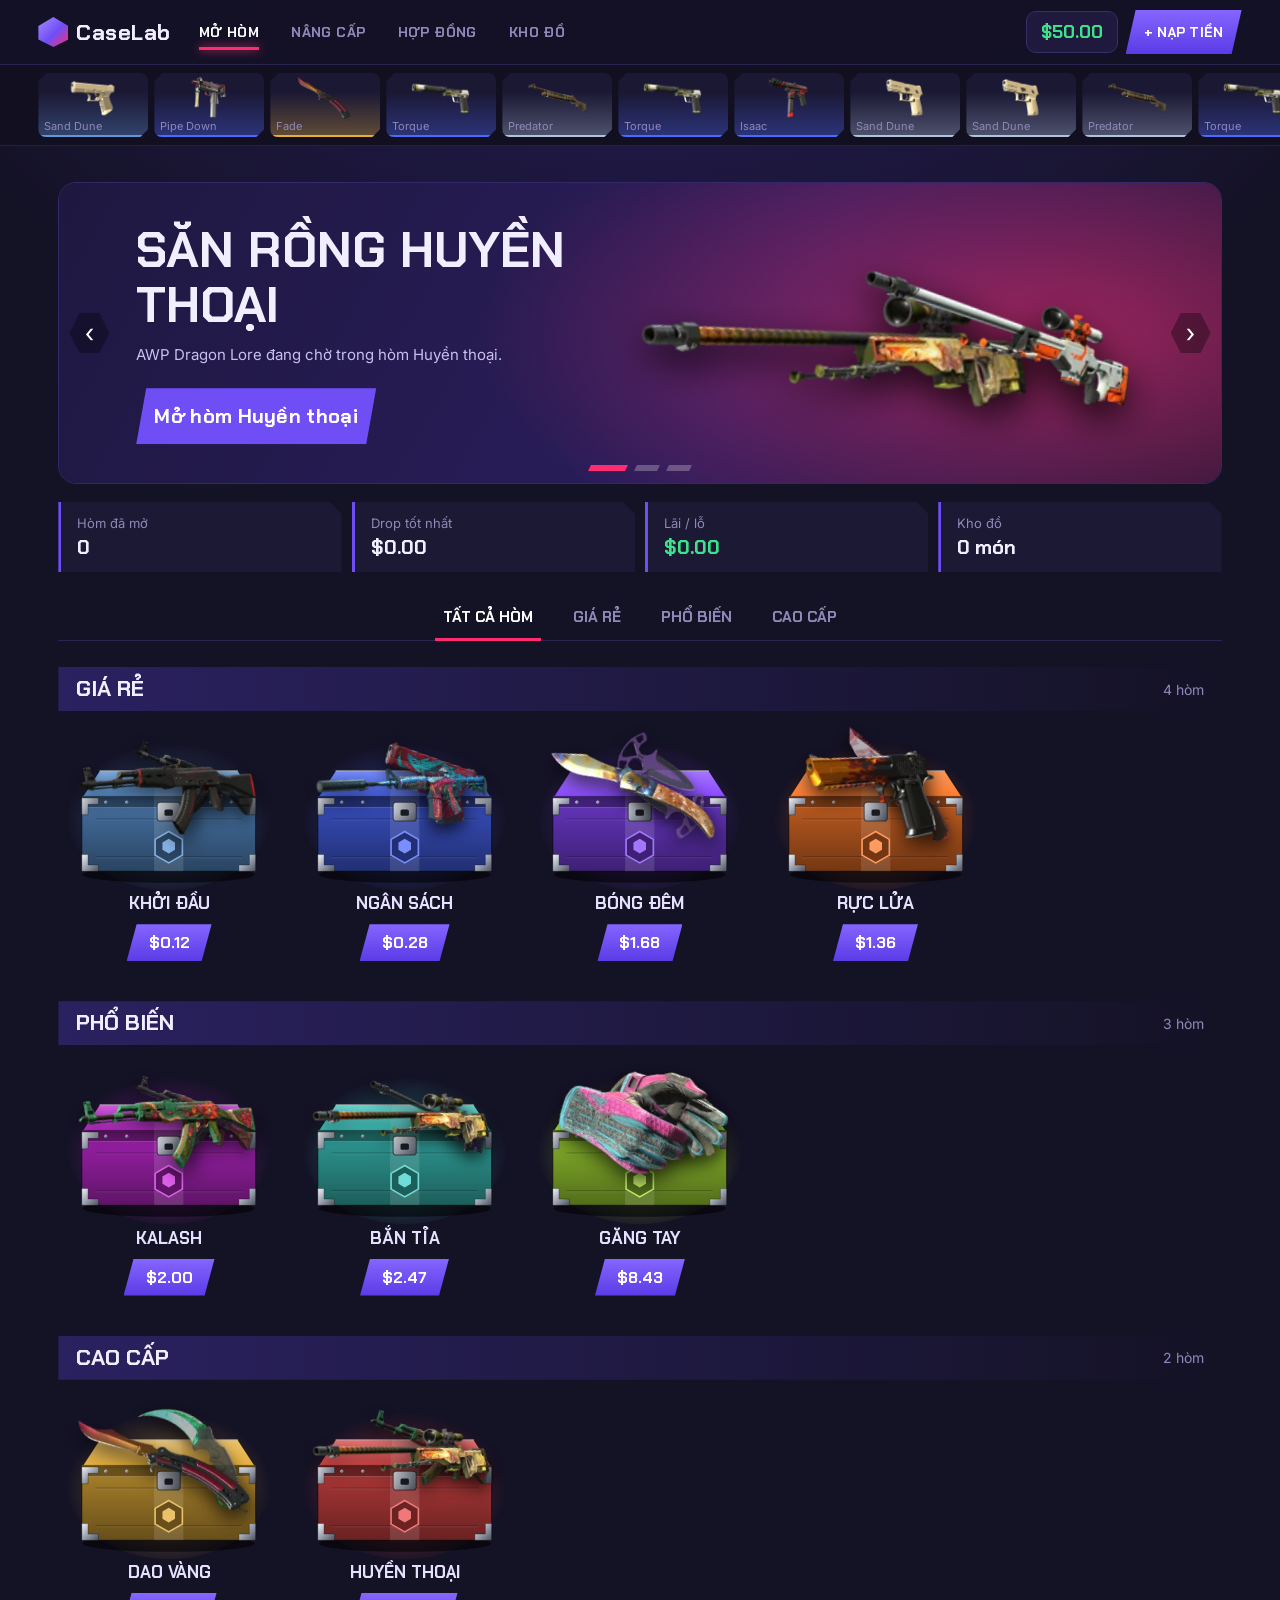
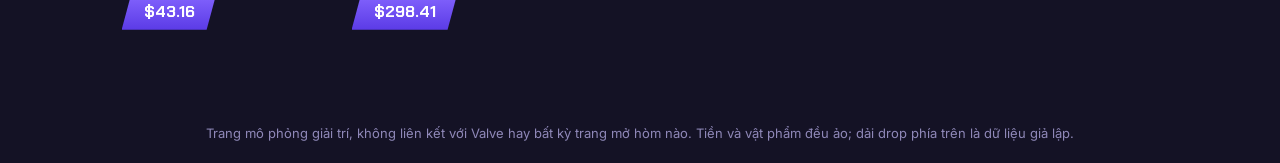
==== index.html @ ba09ef45 "CaseLab: web mô phỏng mở hòm CS2 Co-Authored-By: Claude Opus 5.5 <noreply@anthropic.com> Claude-Sess" ====
<!DOCTYPE html>
<html lang="vi">
<head>
<meta charset="utf-8">
<meta name="viewport" content="width=device-width,initial-scale=1">
<title>CaseLab mô phỏng</title>
<link rel="preconnect" href="https://fonts.googleapis.com">
<link href="https://fonts.googleapis.com/css2?family=Chakra+Petch:wght@500;600;700&family=Inter:wght@400;500;600&display=swap" rel="stylesheet">
<style>
/* VOICE: sân chơi mở hòm game bắn súng, sôi động nhưng gọn gàng
   IDEA: một quầy mở hòm trong game — băng chuyền vật phẩm chạy rồi dừng
   PICTURE: dải quay vật phẩm lớn ở giữa, viền màu theo độ hiếm
   COLOUR and TYPE: nền than tím, xanh chanh làm nhấn, màu độ hiếm CS2; Chakra Petch + Inter
   LAYOUT: thanh trên cùng, dải drop trực tiếp, nội dung theo tab */
:root{color-scheme:dark;--bg:#141225;--p1:#1c1934;--p2:#262148;--line:#2f2a55;--ink:#f1eeff;--mute:#8f88b8;--acc:#6f4ef6;--acc2:#fff;--money:#3fe08a;--hot:#ff2d6f;--bad:#ff4d6d}
*{box-sizing:border-box;min-width:0}
body{margin:0;background:var(--bg);color:var(--ink);font:15px/1.5 Inter,system-ui,sans-serif;overflow-x:clip}
h1,h2,h3,.dsp{font-family:"Chakra Petch",Inter,sans-serif;margin:0;line-height:1.1}
button{font:inherit;color:inherit;cursor:pointer;border:0;background:none}
button:focus-visible,input:focus-visible{outline:2px solid var(--acc);outline-offset:2px}
.btn{min-height:44px;padding:0 18px;border-radius:10px;font-weight:600;background:var(--p2);border:1px solid var(--line);white-space:nowrap}
.btn:hover{border-color:#4a5070}
.btn.pri{background:var(--acc);color:var(--acc2);border-color:var(--acc)}
.btn.pri:hover{filter:brightness(1.08)}
.btn:disabled{opacity:.45;cursor:not-allowed}
.btn.sm{min-height:34px;padding:0 12px;font-size:13px;border-radius:8px}
header{position:sticky;top:0;z-index:20;display:flex;align-items:center;gap:14px;flex-wrap:wrap;padding:10px max(3vw,14px);background:#0c0d13ee;backdrop-filter:blur(8px);border-bottom:1px solid var(--line)}
.logo{font:700 22px "Chakra Petch";letter-spacing:.5px;display:flex;align-items:center;gap:8px}
.logo i{width:26px;height:26px;border-radius:7px;background:var(--acc);display:inline-block;clip-path:polygon(50% 0,100% 30%,100% 75%,50% 100%,0 75%,0 30%)}
nav{display:flex;gap:4px;flex-wrap:wrap}
nav button{min-height:40px;padding:0 14px;border-radius:9px;color:var(--mute);font-weight:600}
nav button.on{color:var(--ink);background:var(--p2)}
.wallet{margin-left:auto;display:flex;align-items:center;gap:8px}
.bal{font:700 18px "Chakra Petch";padding:8px 14px;background:var(--p1);border:1px solid var(--line);border-radius:10px;white-space:nowrap}
.feed{display:flex;gap:6px;padding:8px max(3vw,14px);overflow:hidden;border-bottom:1px solid var(--line);background:#0e0f15}
.feed .mini{flex:0 0 110px;height:64px;border-radius:8px;background:var(--p1);position:relative;overflow:hidden;animation:pop .4s ease}
.mini .gi{position:absolute;left:6px;top:2px;width:calc(100% - 12px);height:46px;object-fit:contain}
.mini span{position:absolute;left:6px;right:6px;bottom:3px;font-size:11px;color:var(--mute);white-space:nowrap;overflow:hidden;text-overflow:ellipsis}
.mini b{position:absolute;inset:auto 0 0 0;height:3px}
@keyframes pop{from{transform:translateY(-12px);opacity:0}}
main{max-width:1240px;margin:0 auto;padding:clamp(18px,3vw,36px) max(3vw,14px) 60px}
.sec{display:none}.sec.on{display:block}
.hero{display:grid;grid-template-columns:minmax(0,1.3fr) minmax(0,1fr);gap:20px;align-items:center;margin-bottom:28px;padding:26px;border-radius:18px;background:radial-gradient(120% 140% at 100% 0,#2c3a10 0,transparent 55%),var(--p1);border:1px solid var(--line)}
.hero h1{font-size:clamp(30px,4.4vw,48px)}
.hero p{color:var(--mute);margin:10px 0 18px;max-width:52ch}
.hero .stats{display:flex;gap:22px;flex-wrap:wrap}
.hero .stats div{font:700 22px "Chakra Petch"}.hero .stats small{display:block;font:500 12px Inter;color:var(--mute)}
#heroArt{position:relative;height:220px}#heroArt .gi{position:absolute;width:62%;filter:drop-shadow(0 10px 14px #000c)}#heroArt .gi:nth-child(1){left:0;top:0;transform:rotate(-8deg)}#heroArt .gi:nth-child(2){right:0;top:20px;width:48%;transform:rotate(10deg)}#heroArt .gi:nth-child(3){left:28%;bottom:0;width:42%}
.grid{display:grid;grid-template-columns:repeat(auto-fill,minmax(190px,1fr));gap:14px}
.case{padding:16px 14px 14px;border-radius:14px;background:var(--p1);border:1px solid var(--line);text-align:center;transition:transform .15s,border-color .15s}
.case:hover{transform:translateY(-3px);border-color:var(--c)}
.cv{position:relative;aspect-ratio:4/3;width:100%}
.cv svg{position:absolute;inset:0;width:100%;height:100%;overflow:visible}
.cv img{position:absolute;object-fit:contain;filter:drop-shadow(0 8px 10px #000b);transition:transform .3s}
.cv .g1{left:8%;top:-2%;width:84%;transform:rotate(-12deg)}
.cv .g2{left:30%;top:4%;width:62%;transform:rotate(14deg);opacity:.85;filter:drop-shadow(0 6px 8px #000b) brightness(.8)}
.case:hover .cv .g1{transform:rotate(-8deg) translateY(-6px) scale(1.05)}
.case:hover .cv .g2{transform:rotate(18deg) translateY(-3px)}
.case h3{font-size:18px;margin:6px 0 10px}
.price{display:inline-block;font:700 15px "Chakra Petch";padding:6px 14px;border-radius:8px;background:var(--acc);color:var(--acc2)}
.ttl{display:flex;align-items:center;justify-content:space-between;gap:12px;flex-wrap:wrap;margin:6px 0 16px}
.ttl h2{font-size:26px}
.back{color:var(--mute);font-weight:600;min-height:40px}
.stage{position:relative;border-radius:16px;background:var(--p1);border:1px solid var(--line);padding:16px;margin-bottom:16px}
.reels{display:grid;gap:8px}
.reel{position:relative;height:150px;overflow:hidden;border-radius:10px;background:#0d0e14}
.strip{display:flex;gap:6px;position:absolute;left:0;top:5px;will-change:transform}
.reel::after{content:"";position:absolute;left:50%;top:0;bottom:0;width:3px;margin-left:-1.5px;background:var(--acc);box-shadow:0 0 12px var(--acc);z-index:2}
.reel::before{content:"";position:absolute;inset:0;z-index:1;pointer-events:none;background:linear-gradient(90deg,#0d0e14,transparent 18%,transparent 82%,#0d0e14)}
.reels.n2 .reel,.reels.n3 .reel{height:120px}.reels.n4 .reel,.reels.n5 .reel{height:100px}
.idle{display:grid;place-items:center;min-height:240px;padding:10px 0}
.idle .cv{width:min(300px,80%);animation:float 3s ease-in-out infinite}
@keyframes float{50%{transform:translateY(-8px)}}
.ctrl{display:flex;gap:10px;flex-wrap:wrap;align-items:center;justify-content:center;margin-top:16px}
.seg{display:flex;background:var(--p2);border:1px solid var(--line);border-radius:10px;padding:3px}
.seg button{min-width:42px;min-height:38px;border-radius:7px;font-weight:700;color:var(--mute)}
.seg button.on{background:var(--ink);color:var(--bg)}
.chk{display:flex;align-items:center;gap:8px;color:var(--mute);font-weight:600;min-height:44px;cursor:pointer}
.chk input{width:18px;height:18px;accent-color:var(--acc)}
.it{position:relative;flex:0 0 140px;height:140px;border-radius:10px;background:linear-gradient(180deg,var(--p2),#181a24);overflow:hidden;border-bottom:3px solid var(--rc)}
.it::before{content:"";position:absolute;left:50%;top:40%;width:90px;height:60px;margin:-30px 0 0 -45px;background:var(--rc);filter:blur(30px);opacity:.35}
.it .gi{position:absolute;left:6px;top:8px;width:calc(100% - 12px);height:80px;object-fit:contain;filter:drop-shadow(0 6px 6px #000a);transition:transform .2s}.it:hover .gi{transform:scale(1.06)}
.it .nm{position:absolute;left:8px;right:8px;bottom:22px;font-size:12px;font-weight:600;line-height:1.2;white-space:nowrap;overflow:hidden;text-overflow:ellipsis}
.it .nm small{display:block;color:var(--mute);font-weight:500;font-size:11px}
.it .pr{position:absolute;left:8px;bottom:5px;font:700 13px "Chakra Petch";color:var(--money)}
.it .wr{position:absolute;right:8px;bottom:5px;font-size:11px;color:var(--mute)}
.it .st{position:absolute;left:8px;top:6px;font-size:10px;font-weight:700;color:#cf6a32}
.it .ch{position:absolute;right:8px;top:6px;font-size:11px;color:var(--mute)}
.reels.n4 .it,.reels.n5 .it{flex-basis:100px;height:90px}
.reels.n4 .it .gi,.reels.n5 .it .gi{top:4px;height:56px}
.reels.n4 .it .nm,.reels.n5 .it .nm,.reels.n4 .it .wr,.reels.n5 .it .wr{display:none}
.reels.n2 .it,.reels.n3 .it{flex-basis:120px;height:110px}
.reels.n2 .it .gi,.reels.n3 .it .gi{height:62px;top:6px}
.items{display:grid;grid-template-columns:repeat(auto-fill,minmax(140px,1fr));gap:10px}
.items .it{flex:none;width:auto}
.sel .it{cursor:pointer}
.sel .it.pick{outline:2px solid var(--acc);outline-offset:-2px}
.it .sell{position:absolute;right:6px;top:4px;font-size:11px;font-weight:700;padding:3px 7px;border-radius:6px;background:#0008;opacity:0;transition:.15s}
.it:hover .sell,.it:focus-within .sell{opacity:1}
.empty{padding:40px;text-align:center;color:var(--mute);border:1px dashed var(--line);border-radius:14px}
.pane{background:var(--p1);border:1px solid var(--line);border-radius:14px;padding:14px}
.pane h3{font-size:17px;margin-bottom:10px;display:flex;justify-content:space-between;gap:8px}
.pane h3 span{font:600 14px Inter;color:var(--money)}
.scroll{max-height:420px;overflow-y:auto;padding-right:4px}
.row{display:flex;gap:10px;align-items:center;flex-wrap:wrap}
.note{font-size:13px;color:var(--mute)}
.modal{position:fixed;inset:0;z-index:50;display:none;place-items:center;background:#05060acc;padding:16px}
.modal.on{display:grid}
.box{width:min(720px,100%);max-height:90vh;overflow:auto;background:var(--p1);border:1px solid var(--line);border-radius:18px;padding:22px;text-align:center}
.box h2{font-size:28px;margin-bottom:6px}
.box .items{margin:16px 0;justify-content:center;grid-template-columns:repeat(auto-fit,minmax(140px,170px))}
.amts{display:grid;grid-template-columns:repeat(3,minmax(0,1fr));gap:8px;margin:16px 0}
.amts button{min-height:56px;border-radius:10px;background:var(--p2);border:1px solid var(--line);font:700 18px "Chakra Petch"}
.amts button.on{border-color:var(--acc);color:var(--acc)}
input[type=number]{width:100%;min-height:46px;font:600 16px Inter;padding:0 12px;border-radius:10px;border:1px solid var(--line);background:#0d0e14;color:var(--ink)}
.odds{display:grid;grid-template-columns:repeat(auto-fill,minmax(140px,1fr));gap:10px}
.sum{display:flex;gap:18px;flex-wrap:wrap;margin-bottom:14px}
.sum div{background:var(--p1);border:1px solid var(--line);border-radius:12px;padding:10px 16px}
.sum b{display:block;font:700 20px "Chakra Petch"}.sum small{color:var(--mute)}
.ug{position:relative;display:grid;grid-template-columns:minmax(0,1fr) minmax(0,380px) minmax(0,1fr);gap:20px;align-items:center;padding:34px clamp(16px,3vw,40px);border-radius:18px;overflow:hidden;background:radial-gradient(60% 80% at 50% 45%,#3a1f86 0,#1c1240 45%,#120d26 100%);border:1px solid #2f2560;margin-bottom:16px}
.ug::before,.ug::after{content:"";position:absolute;top:0;bottom:0;width:120px;background:linear-gradient(180deg,#ff2d6f00,#ff2d6f88 55%,#ff2d6f00);opacity:.45;pointer-events:none}
.ug::before{left:0;clip-path:polygon(0 15%,100% 50%,0 85%)}.ug::after{right:0;clip-path:polygon(100% 15%,0 50%,100% 85%)}
.ug-side{position:relative;z-index:1;display:grid;gap:14px;justify-items:center}
.slot{position:relative;width:100%;height:230px;display:grid;place-items:center;text-align:center}
.slot .ghost{width:85%;max-width:340px;filter:brightness(0) invert(1);opacity:.06}
.slot p{position:absolute;bottom:0;left:0;right:0;margin:0;color:#8e86b8;font-size:17px;line-height:1.3}
.slot p b{display:block;color:var(--ink);font-size:16px}.slot p span{color:var(--money);font:700 15px "Chakra Petch"}
.slot .big{width:88%;max-width:330px;max-height:170px;object-fit:contain;filter:drop-shadow(0 12px 16px #000c)}
.slot .glow{position:absolute;left:50%;top:42%;width:60%;height:50%;transform:translate(-50%,-50%);background:var(--rc);filter:blur(50px);opacity:.45;border-radius:50%}
.slot .more{position:absolute;top:6px;right:6px;font:700 14px "Chakra Petch";padding:4px 10px;border-radius:8px;background:#ffffff1a}
.sk{clip-path:polygon(10px 0,100% 0,calc(100% - 10px) 100%,0 100%);border-radius:0!important;border:0!important}
.btn.sk{background:#ffffff12;min-width:140px;text-transform:none}
.btn.sk:hover{background:#ffffff22}
.btn.pri.sk{background:var(--acc)}
.btn.big{min-height:56px;min-width:240px;font:700 20px "Chakra Petch"}
.sumbox{min-width:240px;padding:14px 20px;text-align:center;color:#8e86b8;font-size:17px;border:1px solid #3a2f70;clip-path:polygon(14px 0,calc(100% - 14px) 0,100% 50%,calc(100% - 14px) 100%,14px 100%,0 50%);background:#ffffff08}
.sumbox b{color:var(--ink);font:700 18px "Chakra Petch"}
.mults{display:flex;gap:4px;flex-wrap:wrap;justify-content:center}
.mults button{min-height:44px;min-width:0;padding:0 9px 0 11px;background:#ffffff0d;font:700 14px "Chakra Petch";color:#d9d4f5}
.mults button:hover{background:#ffffff22}.mults button.on{background:#7b5cff;color:#fff}
.ug-mid{position:relative;z-index:1}
.gauge{position:relative;aspect-ratio:1;width:100%;max-width:380px;margin:0 auto}
.gauge svg{width:100%;height:100%;overflow:visible}
.g-read{position:absolute;inset:0;display:grid;place-content:center;text-align:center;pointer-events:none}
.g-read b{font:700 clamp(34px,4.6vw,50px) "Chakra Petch";letter-spacing:.5px}
.g-read small{color:#a99ee0;font-size:15px}
#ndl{transform-origin:150px 150px;transition:transform 4.5s cubic-bezier(.12,.75,.1,1)}
#arc{transition:stroke-dasharray .35s ease,stroke .3s}
.gauge.win .g-read b{color:var(--money)}.gauge.lose .g-read b{color:var(--bad)}
.gauge.win #arc{stroke:var(--money)}.gauge.lose #arc{stroke:var(--bad)}
.c{text-align:center;justify-content:center}
.up2{display:grid;grid-template-columns:minmax(0,1fr) minmax(0,1fr);gap:16px}
.pane h3 input{width:180px;min-height:36px;font:500 14px Inter;padding:0 10px;border-radius:8px;border:1px solid var(--line);background:#0d0e14;color:var(--ink)}
@media(max-width:900px){.ug{grid-template-columns:minmax(0,1fr)}.ug-mid{order:-1}.slot{height:190px}.up2{grid-template-columns:minmax(0,1fr)}.ug::before,.ug::after{display:none}}
.toast{position:fixed;left:50%;bottom:20px;transform:translateX(-50%);background:var(--p2);border:1px solid var(--line);padding:10px 18px;border-radius:10px;z-index:60;opacity:0;transition:.25s;pointer-events:none}
.toast.on{opacity:1}
footer{color:var(--mute);font-size:13px;text-align:center;padding:20px}
@media(max-width:860px){.hero{grid-template-columns:minmax(0,1fr)}}
@media(max-width:600px){.wallet{margin-left:0;width:100%}.wallet .bal{flex:1}nav{width:100%}nav button{flex:1;padding:0 6px}.it{flex-basis:120px;height:124px}}
@media(prefers-reduced-motion:reduce){.idle .cv,.feed .mini{animation:none}#ndl{transition-duration:1s}}
/* skin.club-like theme */
body{background:radial-gradient(90% 50% at 50% -10%,#2a1f63 0,transparent 70%),var(--bg)}
header{background:#141225ee;border-bottom:1px solid #2a2450}
.logo i{background:linear-gradient(135deg,#a68bff,#6f4ef6 55%,#ff2d6f);width:30px;height:30px}
nav button{position:relative;text-transform:uppercase;font:700 14px "Chakra Petch";letter-spacing:.4px}
nav button.on{background:none;color:#fff}
nav button.on::after{content:"";position:absolute;left:14px;right:14px;bottom:2px;height:3px;background:var(--hot);box-shadow:0 0 10px var(--hot)}
.bal{background:#1f1a3d;border-color:#372f6b;color:var(--money)}
.btn{background:#ffffff10;border:0;clip-path:polygon(10px 0,100% 0,calc(100% - 10px) 100%,0 100%);border-radius:0;text-transform:uppercase;font:700 14px "Chakra Petch";letter-spacing:.3px}
.btn:hover{background:#ffffff1c}
.btn.pri{background:linear-gradient(180deg,#8566ff,#5b3be6);color:#fff;box-shadow:0 6px 20px #6f4ef655}
.btn.pri:hover{filter:brightness(1.12)}
.feed{background:#110f20;border-bottom:1px solid #241f45}
.feed .mini{background:linear-gradient(0deg,color-mix(in srgb,var(--rc,#555) 35%,transparent),transparent 70%),#1b1834;clip-path:polygon(8px 0,100% 0,100% calc(100% - 8px),calc(100% - 8px) 100%,0 100%,0 8px)}
.mini b{height:2px}
.bn{position:relative;overflow:hidden;border-radius:18px;margin-bottom:18px;border:1px solid #33296a}
.bn-track{display:flex;transition:transform .6s cubic-bezier(.3,.7,.2,1)}
.bn-s{flex:0 0 100%;display:grid;grid-template-columns:minmax(0,1fr) minmax(0,1fr);align-items:center;gap:20px;min-height:300px;padding:30px clamp(56px,6vw,84px);background:radial-gradient(70% 120% at 85% 50%,color-mix(in srgb,var(--c) 55%,transparent),transparent 70%),linear-gradient(120deg,#1e1840,#2a1d5c 60%,#1a1535)}
.bn-s h1{font-size:clamp(30px,4.4vw,50px);text-transform:uppercase}
.bn-s p{color:#c9c0f0;margin:12px 0 22px;max-width:44ch}
.bn-art{position:relative;height:240px}
.bn-art .gi{position:absolute;filter:drop-shadow(0 14px 18px #000c)}
.bn-art .gi:nth-child(1){left:0;top:10px;width:78%;transform:rotate(-10deg)}
.bn-art .gi:nth-child(2){right:0;bottom:0;width:58%;transform:rotate(8deg)}
.bn-arr{position:absolute;top:50%;transform:translateY(-50%);width:40px;height:40px;font-size:26px;line-height:1;color:#fff;background:#00000055;clip-path:polygon(25% 0,75% 0,100% 50%,75% 100%,25% 100%,0 50%)}
.bn-arr:hover{background:#6f4ef6}.bn-arr.l{left:10px}.bn-arr.r{right:10px}
.bn-dots{position:absolute;left:50%;bottom:12px;transform:translateX(-50%);display:flex;gap:6px}
.bn-dots button{width:26px;height:6px;background:#ffffff40;clip-path:polygon(3px 0,100% 0,calc(100% - 3px) 100%,0 100%)}
.bn-dots button.on{background:var(--hot);width:40px}
.stats{display:grid;grid-template-columns:repeat(4,minmax(0,1fr));gap:10px;margin-bottom:22px}
.stats div{background:var(--p1);padding:12px 16px;border-left:3px solid var(--acc);clip-path:polygon(0 0,calc(100% - 12px) 0,100% 12px,100% 100%,0 100%)}
.stats small{display:block;color:var(--mute);font-size:13px}.stats b{font:700 20px "Chakra Petch"}
.stats .pos{color:var(--money)}.stats .neg{color:var(--bad)}
.tabs2{display:flex;justify-content:center;gap:4px;margin:6px 0 18px;border-bottom:1px solid #2a2450}
.tabs2 button{min-height:46px;padding:0 18px;font:700 15px "Chakra Petch";text-transform:uppercase;color:var(--mute);position:relative}
.tabs2 button.on{color:#fff}.tabs2 button.on::after{content:"";position:absolute;left:10px;right:10px;bottom:-1px;height:3px;background:var(--hot)}
.gh{display:flex;align-items:center;justify-content:space-between;margin:26px 0 14px;padding:10px 18px;background:linear-gradient(90deg,#2a2160,transparent);clip-path:polygon(0 0,100% 0,calc(100% - 14px) 100%,0 100%)}
.gh h2{font-size:22px;text-transform:uppercase}.gh span{color:var(--mute);font-size:14px}
.case{background:none;border:0;padding:6px 6px 14px}
.case:hover{transform:translateY(-4px)}
.case h3{font:700 17px "Chakra Petch";text-transform:uppercase;margin:4px 0 10px;color:#e6e0ff}
.price.sk{border-radius:0;padding:8px 22px;background:linear-gradient(180deg,#8566ff,#5b3be6);color:#fff;font-size:16px}
.case:hover .price{background:linear-gradient(180deg,#ff5c8f,#e02462)}
.it{border-radius:0;background:radial-gradient(90% 70% at 50% 100%,color-mix(in srgb,var(--rc) 35%,transparent),transparent 70%),linear-gradient(180deg,#221d42,#1a1634);clip-path:polygon(12px 0,100% 0,100% calc(100% - 12px),calc(100% - 12px) 100%,0 100%,0 12px);border-bottom:2px solid var(--rc)}
.it::before{opacity:.25}
.sel .it.pick{outline:none;box-shadow:inset 0 0 0 2px var(--acc);background-color:#2c2460}
.sel .it.pick::after{content:"✓";position:absolute;top:6px;right:8px;width:20px;height:20px;display:grid;place-items:center;font-size:12px;background:var(--acc);color:#fff}
.stage{background:radial-gradient(70% 90% at 50% 50%,#2e2266,#17132e 75%);border-color:#33296a;border-radius:18px}
.reel{background:#0f0c20;border-radius:0}
.reel::after{background:var(--hot);box-shadow:0 0 14px var(--hot)}
.reel::before{background:linear-gradient(90deg,#0f0c20,transparent 18%,transparent 82%,#0f0c20)}
.seg{background:#ffffff0d;border:0;clip-path:polygon(8px 0,100% 0,calc(100% - 8px) 100%,0 100%);border-radius:0}
.seg button{border-radius:0}.seg button.on{background:var(--acc);color:#fff}
.pane{background:var(--p1);border-color:#2a2450;border-radius:14px}
.sum div{background:var(--p1);border-color:#2a2450;border-radius:0;clip-path:polygon(0 0,calc(100% - 12px) 0,100% 12px,100% 100%,0 100%)}
.box{background:linear-gradient(180deg,#221c48,#17132e);border:1px solid #3d3380;border-radius:0;clip-path:polygon(20px 0,100% 0,100% calc(100% - 20px),calc(100% - 20px) 100%,0 100%,0 20px)}
.amts button{border-radius:0;background:#ffffff0d;border:1px solid #3a3170}
.amts button.on{border-color:var(--acc);color:#fff;background:#6f4ef633}
input[type=number],.pane h3 input{background:#110e22;border-color:#3a3170;border-radius:0}
.empty{border-color:#3a3170}
.toast{background:#2a2160;border-color:#4a3da0;border-radius:0}
@media(max-width:860px){.bn-s{grid-template-columns:minmax(0,1fr);text-align:center}.bn-s p{margin-inline:auto}.bn-art{height:150px;order:-1}.stats{grid-template-columns:repeat(2,minmax(0,1fr))}}
</style>
</head>
<body>
<header>
  <div class="logo"><i></i>CaseLab</div>
  <nav id="nav">
    <button data-t="cases" class="on">Mở hòm</button>
    <button data-t="upgrade">Nâng cấp</button>
    <button data-t="contract">Hợp đồng</button>
    <button data-t="inv">Kho đồ</button>
  </nav>
  <div class="wallet">
    <div class="bal" id="bal">$0.00</div>
    <button class="btn pri" id="depBtn">+ Nạp tiền</button>
  </div>
</header>
<div class="feed" id="feed" aria-label="Drop trực tiếp (mô phỏng)"></div>
<main>
  <section class="sec on" id="s-cases">
    <div class="bn" id="bn">
      <div class="bn-track" id="bnTrack"></div>
      <button class="bn-arr l" id="bnPrev" aria-label="Banner trước">‹</button><button class="bn-arr r" id="bnNext" aria-label="Banner sau">›</button>
      <div class="bn-dots" id="bnDots"></div>
    </div>
    <div class="stats" id="heroStats"></div>
    <div class="tabs2"><button class="on" data-g="all">Tất cả hòm</button><button data-g="0">Giá rẻ</button><button data-g="1">Phổ biến</button><button data-g="2">Cao cấp</button></div>
    <div id="caseGroups"></div>
  </section>

  <section class="sec" id="s-case">
    <div class="ttl"><button class="back" id="backBtn">← Quay lại</button><h2 id="caseName"></h2><span class="price" id="casePrice"></span></div>
    <div class="stage">
      <div id="reelBox"></div>
      <div class="ctrl">
        <div class="seg" id="cnt"><button class="on">1</button><button>2</button><button>3</button><button>4</button><button>5</button></div>
        <button class="btn pri" id="openBtn">Mở</button>
        <label class="chk"><input type="checkbox" id="fast"> Mở nhanh</label>
      </div>
    </div>
    <div class="ttl"><h2 style="font-size:20px">Vật phẩm trong hòm</h2></div>
    <div class="odds" id="odds"></div>
  </section>

  <section class="sec" id="s-upgrade">
    <div class="ug">
      <div class="ug-side">
        <div class="slot" id="upL"></div>
        <div class="row c"><button class="btn sk" id="upRand">Ngẫu nhiên</button><button class="btn sk" id="upAll">Chọn tất cả</button></div>
        <div class="sumbox" id="upIn">Chưa chọn gì</div>
      </div>
      <div class="ug-mid">
        <div class="gauge" id="gaugeBox"><svg viewBox="0 0 300 300" id="gauge" aria-hidden="true"></svg><div class="g-read"><b id="upChance">0.000 %</b><small>Cơ hội thành công</small></div></div>
        <p class="note c">Cơ hội tối đa 75% · tối đa 6 vật phẩm mỗi lần</p>
      </div>
      <div class="ug-side">
        <div class="slot" id="upR"></div>
        <button class="btn pri sk big" id="upBtn" disabled>⇈ Nâng cấp</button>
        <div class="mults" id="mults"><button class="sk" data-m="1.05">1.05x</button><button class="sk" data-m="1.5">1.5x</button><button class="sk" data-m="2">2x</button><button class="sk" data-m="5">5x</button><button class="sk" data-m="10">10x</button><button class="sk" data-m="20">20x</button></div>
      </div>
    </div>
    <div class="up2">
      <div class="pane"><h3>Kho đồ của bạn <span id="upInvN"></span></h3><div class="scroll"><div class="items sel" id="upInv"></div></div></div>
      <div class="pane"><h3>Vật phẩm mục tiêu <input id="upQ" type="search" placeholder="Tìm skin…" aria-label="Tìm skin"></h3><div class="scroll"><div class="items sel" id="upCat"></div></div></div>
    </div>
  </section>

  <section class="sec" id="s-contract">
    <div class="ttl"><h2>Hợp đồng</h2><span class="note">Đưa 3–10 vật phẩm, nhận 1 vật phẩm trị giá 0.25×–4× tổng</span></div>
    <div class="sum"><div><small>Đã chọn</small><b id="ctN">0 / 10</b></div><div><small>Tổng giá trị</small><b id="ctSum">$0.00</b></div><div><small>Có thể nhận</small><b id="ctRange">—</b></div></div>
    <button class="btn pri" id="ctBtn" disabled style="margin-bottom:16px">Ký hợp đồng</button>
    <div class="items sel" id="ctInv"></div>
  </section>

  <section class="sec" id="s-inv">
    <div class="ttl"><h2>Kho đồ</h2><div class="row"><button class="btn" id="sortBtn">Sắp xếp: giá cao</button><button class="btn pri" id="sellAll">Bán tất cả</button></div></div>
    <div class="sum" id="invSum"></div>
    <div class="items" id="invGrid"></div>
    <div class="row" style="margin-top:28px"><button class="btn sm" id="resetBtn">Đặt lại toàn bộ dữ liệu</button><span class="note">Xóa số dư, kho đồ và thống kê trên trình duyệt này</span></div>
  </section>
</main>
<footer>Trang mô phỏng giải trí, không liên kết với Valve hay bất kỳ trang mở hòm nào. Tiền và vật phẩm đều ảo; dải drop phía trên là dữ liệu giả lập.</footer>

<div class="modal" id="mDep"><div class="box">
  <h2>Nạp tiền ảo</h2><p class="note">Chọn mức nạp hoặc nhập số tùy ý.</p>
  <div class="amts" id="amts"><button>5</button><button>10</button><button class="on">25</button><button>50</button><button>100</button><button>500</button></div>
  <input type="number" id="amtIn" min="0.01" step="0.01" value="25" aria-label="Số tiền">
  <div class="row" style="justify-content:center;margin-top:16px"><button class="btn" data-close>Hủy</button><button class="btn pri" id="depOk">Nạp</button></div>
</div></div>
<div class="modal" id="mWin"><div class="box">
  <h2 id="winT">Bạn nhận được</h2><p class="note" id="winS"></p>
  <div class="items" id="winItems"></div>
  <div class="row" style="justify-content:center" id="winBtns"></div>
</div></div>
<div class="modal" id="mConf"><div class="box" style="width:min(420px,100%)">
  <h2 id="confT"></h2><p class="note" id="confS"></p>
  <div class="row" style="justify-content:center;margin-top:14px"><button class="btn" data-close>Hủy</button><button class="btn pri" id="confOk">Đồng ý</button></div>
</div></div>
<div class="toast" id="toast"></div>

<script>
{
const RAR={consumer:['Phổ thông','#b0c3d9'],industrial:['Công nghiệp','#5e98d9'],milspec:['Quân dụng','#4b69ff'],restricted:['Hạn chế','#8847ff'],classified:['Tuyệt mật','#d32ce6'],covert:['Bí mật','#eb4b4b'],gold:['Cực hiếm','#e4ae39']};
const S=[
['P250 | Sand Dune','pistol','consumer',.05],['Nova | Predator','rifle','consumer',.06],['MP9 | Storm','smg','industrial',.09],['Glock-18 | Sand Dune','pistol','industrial',.12],
['MP7 | Mischief','smg','milspec',.25],['P90 | Elite Build','smg','milspec',.3],['Tec-9 | Isaac','pistol','milspec',.35],['Galil AR | Rocket Pop','rifle','milspec',.4],['MAC-10 | Pipe Down','smg','milspec',.45],['FAMAS | Valence','rifle','milspec',.5],['USP-S | Torque','pistol','milspec',.6],
['P2000 | Fire Elemental','pistol','restricted',2.1],['M4A1-S | Basilisk','rifle','restricted',2.6],['AWP | Atheris','awp','restricted',3.2],['Desert Eagle | Kumicho Dragon','pistol','restricted',3.8],['AK-47 | Elite Build','rifle','restricted',1.6],['UMP-45 | Primal Saber','smg','restricted',1.9],
['AK-47 | Redline','rifle','classified',12],['M4A4 | Desolate Space','rifle','classified',9],['AWP | Hyper Beast','awp','classified',18],['USP-S | Kill Confirmed','pistol','classified',22],['Glock-18 | Water Elemental','pistol','classified',7],['Desert Eagle | Code Red','pistol','classified',15],
['AK-47 | Vulcan','rifle','covert',95],['M4A4 | The Emperor','rifle','covert',45],['AWP | Asiimov','awp','covert',120],['M4A1-S | Hyper Beast','rifle','covert',28],['AK-47 | Fire Serpent','rifle','covert',650],['AWP | Lightning Strike','awp','covert',210],['Desert Eagle | Blaze','pistol','covert',480],['AWP | Dragon Lore','awp','covert',9500],['AK-47 | Wild Lotus','rifle','covert',4200],
['★ Karambit | Doppler','knife','gold',1100],['★ Butterfly Knife | Fade','knife','gold',2600],['★ M9 Bayonet | Tiger Tooth','knife','gold',900],['★ Huntsman Knife | Slaughter','knife','gold',280],['★ Navaja Knife | Case Hardened','knife','gold',110],['★ Sport Gloves | Vice','gloves','gold',3200],['★ Driver Gloves | King Snake','gloves','gold',650],['★ Hand Wraps | Overprint','gloves','gold',160],['★ Karambit | Gamma Doppler','knife','gold',2100],['★ Shadow Daggers | Ultraviolet','knife','gold',95]
].map(([n,t,r,p],i)=>({i,n,t,r,p}));
const gun=s=>`<img class="gi" src="img/${s.i}.webp" alt="${s.n}" loading="lazy" decoding="async">`;

const WEAR=[['FN','Factory New',1,.15],['MW','Minimal Wear',.85,.25],['FT','Field-Tested',.65,.35],['WW','Well-Worn',.55,.1],['BS','Battle-Scarred',.45,.15]];
const EMUL=WEAR.reduce((a,w)=>a+w[2]*w[3],0)*(.9+.1*1.6);
const EDGE=.88;
const CASES=[
['Khởi đầu','#5e98d9',[0,1,2,3,4,5,6,7,15,17]],['Ngân sách','#4b69ff',[2,3,4,5,8,9,10,11,16,21,26]],['Rực lửa','#ff7a2a',[8,9,11,14,15,22,23,29,35]],
['Bắn tỉa','#3fd0c9',[10,12,13,19,25,28,30]],['Kalash','#d32ce6',[7,12,15,16,17,18,20,23,27,31]],['Bóng đêm','#8847ff',[6,10,14,20,21,22,26,24,36,41]],
['Găng tay','#b6f23a',[12,13,18,19,26,25,39,38,37]],['Dao vàng','#e4ae39',[17,19,20,23,25,36,35,34,32,40,33]],['Huyền thoại','#eb4b4b',[23,25,27,28,29,31,30,33,37,40]]
].map(([n,c,ids],i)=>{const inv=ids.reduce((a,k)=>a+1/S[k].p,0);const items=ids.map(k=>({k,ch:(1/S[k].p)/inv}));const ev=items.reduce((a,x)=>a+x.ch*S[x.k].p,0)*EMUL;return{i,n,c,items,price:Math.max(.1,Math.round(ev/EDGE*100)/100)}});

const $=id=>document.getElementById(id);
const money=v=>'$'+v.toLocaleString('en-US',{minimumFractionDigits:2,maximumFractionDigits:2});
const rnd=Math.random;
let st={bal:0,inv:[],opened:0,best:0,spent:0,won:0,uid:1,bonus:0};
try{const s=JSON.parse(localStorage.getItem('caselab_v1'));if(s)st=Object.assign(st,s)}catch(e){}
if(!st.inv.length&&!st.opened&&!st.bal)st.bal=50;
const save=()=>{try{localStorage.setItem('caselab_v1',JSON.stringify(st))}catch(e){}};

const price=(k,w,stt)=>Math.round(S[k].p*WEAR[w][2]*(stt?1.6:1)*100)/100;
const make=k=>{let x=rnd(),w=0;for(;w<4;w++){x-=WEAR[w][3];if(x<0)break}const stt=S[k].t!=='gloves'&&rnd()<.1;return{id:st.uid++,k,w,st:stt,p:price(k,w,stt)}};
const roll=c=>{let x=rnd();for(const it of c.items){x-=it.ch;if(x<0)return it.k}return c.items.at(-1).k};
const shortN=n=>n.split(' | ');
function card(it,o={}){const s=S[it.k],[a,b]=shortN(s.n);return`<div class="it${o.pick?' pick':''}" style="--rc:${RAR[s.r][1]}" ${o.attr||''}>${it.st?'<span class="st">ST™</span>':''}${o.ch!=null?`<span class="ch">${o.ch}</span>`:''}${gun(s)}<div class="nm"><small>${a}</small>${b}</div><span class="pr">${money(it.p)}</span><span class="wr">${it.w!=null?WEAR[it.w][0]:''}</span>${o.sell?`<button class="sell" data-sell="${it.id}">Bán</button>`:''}</div>`}
function toast(t){const e=$('toast');e.textContent=t;e.classList.add('on');clearTimeout(toast.h);toast.h=setTimeout(()=>e.classList.remove('on'),2200)}
function bal(){$('bal').textContent=money(st.bal);save()}
const shade=(h,a)=>{const n=parseInt(h.slice(1),16),f=v=>Math.max(0,Math.min(255,Math.round(a<0?v*(1+a):v+(255-v)*a)));return'#'+[n>>16,n>>8&255,n&255].map(v=>f(v).toString(16).padStart(2,'0')).join('')};
let caseUid=0;
const caseArt=c=>{const id='k'+c.i+'_'+(caseUid++),top=c.items.reduce((a,x)=>S[x.k].p>S[a.k].p?x:a).k,second=[...c.items].sort((a,b)=>S[b.k].p-S[a.k].p)[1].k,d=shade(c.c,-.55),m=shade(c.c,-.25),l=shade(c.c,.25);
 const cap=(x,y,fx,fy)=>`<path d="M${x} ${y}h${16*fx}v${6*fy}h${-10*fx}v${10*fy}h${-6*fx}z" fill="url(#mt${id})" stroke="#0007" stroke-width=".6"/>`;
 return`<div class="cv" style="--c:${c.c}"><svg viewBox="0 0 200 150" aria-hidden="true"><defs>
 <linearGradient id="fr${id}" x1="0" y1="0" x2="0" y2="1"><stop offset="0" stop-color="${m}"/><stop offset="1" stop-color="${d}"/></linearGradient>
 <linearGradient id="lt${id}" x1="0" y1="0" x2="0" y2="1"><stop offset="0" stop-color="${l}"/><stop offset="1" stop-color="${c.c}"/></linearGradient>
 <linearGradient id="mt${id}" x1="0" y1="0" x2="1" y2="1"><stop offset="0" stop-color="#f1f3f7"/><stop offset=".5" stop-color="#9aa0ad"/><stop offset="1" stop-color="#4b505c"/></linearGradient>
 <radialGradient id="gl${id}" cx=".5" cy=".55" r=".5"><stop offset="0" stop-color="${c.c}" stop-opacity=".55"/><stop offset="1" stop-color="${c.c}" stop-opacity="0"/></radialGradient></defs>
 <ellipse cx="100" cy="78" rx="98" ry="74" fill="url(#gl${id})"/>
 <ellipse cx="100" cy="137" rx="82" ry="8" fill="#000" opacity=".55"/>
 <path d="M24 64H176Q183 64 183 71V125Q183 134 174 134H26Q17 134 17 125V71Q17 64 24 64Z" fill="url(#fr${id})" stroke="#0009"/>
 <path d="M34 38H166L183 64H17Z" fill="url(#lt${id})" stroke="#0008"/>
 <path d="M34 38H166" stroke="#fff" stroke-opacity=".55" stroke-width="1.2"/>
 <rect x="17" y="62" width="166" height="11" fill="${d}" opacity=".9"/><path d="M17 73H183" stroke="#fff" stroke-opacity=".18"/>
 <path d="M88 38H112L114 64V134H86V64Z" fill="#fff" opacity=".12"/>
 <path d="M30 84H170M30 120H170" stroke="#000" stroke-opacity=".25"/><path d="M30 85H170M30 121H170" stroke="#fff" stroke-opacity=".08"/>
 ${cap(17,64,1,1)}${cap(183,64,-1,1)}${cap(17,134,1,-1)}${cap(183,134,-1,-1)}
 <rect x="89" y="68" width="22" height="18" rx="3" fill="url(#mt${id})" stroke="#0008"/><rect x="96" y="75" width="8" height="6" rx="1.5" fill="#1a1c22"/>
 <path d="M100 96l13 7.5v15L100 126l-13-7.5v-15z" fill="${d}" stroke="${l}" stroke-width="1.5"/><path d="M100 103l6 3.5v7l-6 3.5-6-3.5v-7z" fill="${l}"/>
 ${[40,60,140,160].map(x=>`<circle cx="${x}" cy="68" r="1.6" fill="url(#mt${id})"/>`).join('')}
 </svg><img class="g2" src="img/${second}.webp" alt=""><img class="g1" src="img/${top}.webp" alt=""></div>`};

// tabs
let tab='cases';
function show(t){tab=t;document.querySelectorAll('.sec').forEach(s=>s.classList.toggle('on',s.id==='s-'+t));document.querySelectorAll('#nav button').forEach(b=>b.classList.toggle('on',b.dataset.t===t||(t==='case'&&b.dataset.t==='cases')));if(t==='inv')renderInv();if(t==='upgrade')renderUp();if(t==='contract')renderCt();if(t==='cases')renderHero();scrollTo(0,0)}
$('nav').onclick=e=>{const b=e.target.closest('button');if(b&&!busy)show(b.dataset.t)};

// home
function renderHero(){$('heroStats').innerHTML=`<div><small>Hòm đã mở</small><b>${st.opened}</b></div><div><small>Drop tốt nhất</small><b>${money(st.best)}</b></div><div><small>Lãi / lỗ</small><b class="${st.won-st.spent<0?'neg':'pos'}">${money(st.won-st.spent)}</b></div><div><small>Kho đồ</small><b>${st.inv.length} món</b></div>`}
const BN=[
 {t:'Săn Rồng Huyền Thoại',d:'AWP Dragon Lore đang chờ trong hòm Huyền thoại.',b:'Mở hòm Huyền thoại',img:[30,25],c:'#ff2d6f',go:()=>openCase(8)},
 {t:'Nâng cấp lên ×20',d:'Đặt skin rẻ, chọn mục tiêu đắt gấp nhiều lần và thử vận may.',b:'Thử nâng cấp',img:[33,32],c:'#6f4ef6',go:()=>show('upgrade')},
 {t:'Hợp đồng đổi đồ',d:'Gộp 3–10 skin thừa để nhận một món trị giá tới 4 lần.',b:'Ký hợp đồng',img:[37,38],c:'#18b7c9',go:()=>show('contract')}];
let bi=0,bt;
$('bnTrack').innerHTML=BN.map((x,i)=>`<div class="bn-s" style="--c:${x.c}"><div class="bn-txt"><h1>${x.t}</h1><p>${x.d}</p><button class="btn pri sk big" data-bn="${i}">${x.b}</button></div><div class="bn-art">${x.img.map(k=>gun(S[k])).join('')}</div></div>`).join('');
$('bnDots').innerHTML=BN.map((_,i)=>`<button aria-label="Banner ${i+1}" data-d="${i}"></button>`).join('');
function bnGo(i){bi=(i+BN.length)%BN.length;$('bnTrack').style.transform=`translateX(-${bi*100}%)`;[...$('bnDots').children].forEach((d,j)=>d.classList.toggle('on',j===bi));clearTimeout(bt);bt=setTimeout(()=>bnGo(bi+1),6000)}
$('bnPrev').onclick=()=>bnGo(bi-1);$('bnNext').onclick=()=>bnGo(bi+1);
$('bnDots').onclick=e=>{const d=e.target.closest('[data-d]');if(d)bnGo(+d.dataset.d)};
$('bnTrack').onclick=e=>{const b=e.target.closest('[data-bn]');if(b)BN[+b.dataset.bn].go()};
bnGo(0);
const GROUPS=[['Giá rẻ',[0,1,5,2]],['Phổ biến',[4,3,6]],['Cao cấp',[7,8]]];
let gSel='all';
const caseCard=c=>`<button class="case" style="--c:${c.c}" data-c="${c.i}">${caseArt(c)}<h3>${c.n}</h3><span class="price sk">${money(c.price)}</span></button>`;
function renderCases(){$('caseGroups').innerHTML=GROUPS.map((g,i)=>gSel==='all'||+gSel===i?`<div class="gh"><h2>${g[0]}</h2><span>${g[1].length} hòm</span></div><div class="grid">${g[1].map(k=>caseCard(CASES[k])).join('')}</div>`:'').join('')}
document.querySelector('.tabs2').onclick=e=>{const b=e.target.closest('[data-g]');if(!b)return;gSel=b.dataset.g;document.querySelectorAll('.tabs2 button').forEach(x=>x.classList.toggle('on',x===b));renderCases()};
renderCases();
$('caseGroups').onclick=e=>{const b=e.target.closest('[data-c]');if(b)openCase(+b.dataset.c)};

// case page
let cur=null,n=1,busy=false;
function openCase(i){cur=CASES[i];$('caseName').textContent=cur.n;updPrice();$('reelBox').innerHTML=`<div class="idle">${caseArt(cur)}</div>`;
 $('odds').innerHTML=[...cur.items].sort((a,b)=>S[b.k].p-S[a.k].p).map(x=>card({k:x.k,p:S[x.k].p},{ch:(x.ch*100).toFixed(x.ch<.01?3:2)+'%'})).join('');show('case')}
function updPrice(){$('casePrice').textContent=money(cur.price);$('openBtn').textContent=`Mở ${n>1?n+' hòm · ':''}${money(cur.price*n)}`}
$('cnt').onclick=e=>{const b=e.target.closest('button');if(!b||busy)return;n=+b.textContent;[...$('cnt').children].forEach(x=>x.classList.toggle('on',x===b));updPrice()};
$('backBtn').onclick=()=>{if(!busy)show('cases')};
$('openBtn').onclick=()=>{
 const cost=Math.round(cur.price*n*100)/100;
 if(st.bal<cost){toast('Không đủ số dư, hãy nạp thêm');openDep();return}
 busy=true;$('openBtn').disabled=true;st.bal-=cost;st.spent+=cost;bal();
 const wins=Array.from({length:n},()=>make(roll(cur)));
 const fast=$('fast').checked,dur=fast?1.4:6;
 const box=$('reelBox');box.innerHTML=`<div class="reels n${n}">${wins.map(()=>'<div class="reel"><div class="strip"></div></div>').join('')}</div>`;
 const reels=[...box.querySelectorAll('.reel')];
 reels.forEach((r,j)=>{const arr=Array.from({length:60},(_,q)=>q===50?wins[j]:make(roll(cur)));const strip=r.firstChild;strip.innerHTML=arr.map(x=>card(x)).join('');
  requestAnimationFrame(()=>{const c=strip.children[50],step=c.offsetWidth+6,w=c.offsetWidth;strip.style.top=(r.clientHeight-c.offsetHeight)/2+'px';
   const target=50*step-r.clientWidth/2+w/2+(rnd()-.5)*w*.8;
   strip.style.transition='none';strip.style.transform='translateX(0)';strip.offsetWidth;
   strip.style.transition=`transform ${dur+j*.15}s cubic-bezier(.08,.6,.12,1)`;strip.style.transform=`translateX(${-target}px)`})});
 setTimeout(()=>{wins.forEach(w=>{st.inv.unshift(w);st.won+=w.p;st.best=Math.max(st.best,w.p)});st.opened+=n;save();busy=false;$('openBtn').disabled=false;showWin(wins,'Bạn nhận được',cur.n);},(dur+n*.15)*1000+300);
};

function showWin(items,title,sub,again=true){
 const tot=items.reduce((a,x)=>a+x.p,0);$('winT').textContent=title;$('winS').textContent=sub+' · tổng '+money(tot);
 $('winItems').innerHTML=items.map(x=>card(x)).join('');
 $('winBtns').innerHTML=(items.length?`<button class="btn" id="wSell">Bán ${items.length>1?'tất cả ':''}+${money(tot)}</button>`:'')+`<button class="btn pri" id="wKeep">${tab==='case'&&again?'Mở lại':'Giữ lại'}</button>`;
 $('mWin').classList.add('on');
 if(items.length)$('wSell').onclick=()=>{sellIds(items.map(x=>x.id));$('mWin').classList.remove('on')};
 $('wKeep').onclick=()=>{$('mWin').classList.remove('on');if(tab==='case'&&again)$('openBtn').click()};
}
function sellIds(ids){let g=0;st.inv=st.inv.filter(x=>{if(ids.includes(x.id)){g+=x.p;return false}return true});st.bal+=g;bal();toast('Đã bán được '+money(g));if(tab==='inv')renderInv()}

// deposit
function openDep(){$('mDep').classList.add('on')}
$('depBtn').onclick=openDep;
$('amts').onclick=e=>{const b=e.target.closest('button');if(!b)return;[...$('amts').children].forEach(x=>x.classList.toggle('on',x===b));$('amtIn').value=b.textContent};
$('depOk').onclick=()=>{const v=Math.round(parseFloat($('amtIn').value)*100)/100;if(!(v>0)||v>1e6){toast('Nhập số từ 0.01 đến 1,000,000');return}st.bal+=v;bal();$('mDep').classList.remove('on');toast('Đã nạp '+money(v))};
document.querySelectorAll('[data-close]').forEach(b=>b.onclick=()=>b.closest('.modal').classList.remove('on'));
document.querySelectorAll('.modal').forEach(m=>m.onclick=e=>{if(e.target===m&&!busy)m.classList.remove('on')});
function confirmBox(t,s,fn){$('confT').textContent=t;$('confS').textContent=s;$('mConf').classList.add('on');$('confOk').onclick=()=>{$('mConf').classList.remove('on');fn()}}

// inventory
let sortHi=true;
function renderInv(){const a=[...st.inv].sort((x,y)=>sortHi?y.p-x.p:y.id-x.id);const tot=st.inv.reduce((s,x)=>s+x.p,0);
 $('invSum').innerHTML=`<div><small>Vật phẩm</small><b>${st.inv.length}</b></div><div><small>Tổng giá trị</small><b>${money(tot)}</b></div><div><small>Đã mở</small><b>${st.opened}</b></div><div><small>Drop tốt nhất</small><b>${money(st.best)}</b></div>`;
 $('invGrid').innerHTML=a.length?a.map(x=>card(x,{sell:1})).join(''):'<div class="empty" style="grid-column:1/-1">Kho đồ trống. Mở vài hòm để có vật phẩm.</div>';
 $('sellAll').disabled=!a.length;$('sortBtn').textContent='Sắp xếp: '+(sortHi?'giá cao':'mới nhất')}
$('invGrid').onclick=e=>{const b=e.target.closest('[data-sell]');if(b)sellIds([+b.dataset.sell])};
$('sortBtn').onclick=()=>{sortHi=!sortHi;renderInv()};
$('sellAll').onclick=()=>{const t=st.inv.reduce((s,x)=>s+x.p,0);confirmBox('Bán tất cả?',`${st.inv.length} vật phẩm, nhận ${money(t)}`,()=>sellIds(st.inv.map(x=>x.id)))};
$('resetBtn').onclick=()=>confirmBox('Đặt lại dữ liệu?','Số dư về $50, kho đồ và thống kê bị xóa.',()=>{st={bal:50,inv:[],opened:0,best:0,spent:0,won:0,uid:1};bal();renderInv();toast('Đã đặt lại')});

// upgrade
const CAT=S.flatMap(s=>[0,1,2,3,4].map(w=>({k:s.i,w,st:false,p:price(s.i,w,false),id:'c'+s.i+'_'+w}))).sort((a,b)=>a.p-b.p);
let upSel=[],upT=null,ang=0,upM=null;
const upItems=()=>st.inv.filter(x=>upSel.includes(x.id));
const upSum=()=>upItems().reduce((a,x)=>a+x.p,0);
const upCh=()=>upT&&upSel.length?Math.min(.75,upSum()/upT.p*.95):0;
const R=104,CIRC=2*Math.PI*R;
{const oct=r=>Array.from({length:8},(_,i)=>{const a=(i*45+22.5)*Math.PI/180;return(150+r*Math.sin(a)).toFixed(1)+','+(150-r*Math.cos(a)).toFixed(1)}).join(' ');
 const ticks=Array.from({length:72},(_,i)=>{const a=i*5*Math.PI/180,r1=i%6?116:112,r2=121;return`<line x1="${(150+r1*Math.sin(a)).toFixed(1)}" y1="${(150-r1*Math.cos(a)).toFixed(1)}" x2="${(150+r2*Math.sin(a)).toFixed(1)}" y2="${(150-r2*Math.cos(a)).toFixed(1)}"/>`}).join('');
 $('gauge').innerHTML=`<defs><radialGradient id="gIn" cx=".5" cy=".4" r=".6"><stop offset="0" stop-color="#5b33c9"/><stop offset="1" stop-color="#21154a"/></radialGradient><linearGradient id="gNd" x1="0" y1="1" x2="0" y2="0"><stop offset="0" stop-color="#ff2d6f" stop-opacity="0"/><stop offset="1" stop-color="#ff2d6f"/></linearGradient><filter id="gGlow"><feGaussianBlur stdDeviation="4"/></filter></defs>
 <polygon points="${oct(148)}" fill="none" stroke="#6d4cff" stroke-opacity=".35" stroke-width="2"/>
 <polygon points="${oct(138)}" fill="#160f33" stroke="#8a6cff" stroke-opacity=".6" stroke-width="3"/>
 <polygon points="${oct(126)}" fill="url(#gIn)" stroke="#000" stroke-opacity=".4" stroke-width="2"/>
 <g stroke="#c9b8ff" stroke-opacity=".35" stroke-width="1.5">${ticks}</g>
 <circle cx="150" cy="150" r="${R}" fill="none" stroke="#ffffff14" stroke-width="10"/>
 <circle id="arc" cx="150" cy="150" r="${R}" fill="none" stroke="#3fe08a" stroke-width="10" stroke-dasharray="0 ${CIRC}" transform="rotate(-90 150 150)" stroke-linecap="butt"/>
 <g fill="#cbbcff" opacity=".8">${[-2,-1,0,1,2].map(i=>`<circle cx="${150+i*8}" cy="22" r="2"/><circle cx="${150+i*8}" cy="278" r="2"/>`).join('')}</g>
 <g id="ndl"><path d="M147 150L150 34L153 150Z" fill="url(#gNd)"/><path d="M148.5 60L150 34L151.5 60Z" fill="#ff2d6f" filter="url(#gGlow)"/></g>`}
const ghost=t=>`<img class="ghost" src="img/17.webp" alt=""><p>${t}</p>`;
const big=(it,n)=>{const s=S[it.k];return`<div class="glow" style="--rc:${RAR[s.r][1]}"></div><img class="big" src="img/${s.i}.webp" alt="${s.n}">${n>1?`<span class="more">+${n-1}</span>`:''}<p><b>${s.n}</b><span>${WEAR[it.w][0]} · ${money(it.p)}</span></p>`};
function drawWheel(){const c=upCh(),items=upItems(),sm=upSum();
 $('arc').setAttribute('stroke-dasharray',`${(c*CIRC).toFixed(1)} ${CIRC.toFixed(1)}`);
 $('upChance').textContent=(c*100).toFixed(3)+' %';
 $('upL').innerHTML=items.length?big([...items].sort((a,b)=>b.p-a.p)[0],items.length):ghost('Chọn vật phẩm bạn muốn nâng cấp');
 $('upR').innerHTML=upT?big(upT,1):ghost('Chọn vật phẩm bạn muốn nhận');
 $('upIn').innerHTML=items.length?`${items.length} vật phẩm · <b>${money(sm)}</b>`:'Chưa chọn gì';
 $('upInvN').textContent=st.inv.length+' món';
 [...$('mults').children].forEach(b=>b.classList.toggle('on',+b.dataset.m===upM));
 $('upBtn').disabled=busy||!(upSel.length&&upT&&c>0)}
function renderUp(){upSel=upSel.filter(id=>st.inv.some(x=>x.id===id));const s=upSum();if(upT&&upT.p<=s){upT=null;upM=null}
 $('upInv').innerHTML=st.inv.length?st.inv.map(x=>card(x,{pick:upSel.includes(x.id),attr:`data-u="${x.id}" tabindex="0"`})).join(''):'<div class="empty" style="grid-column:1/-1">Chưa có vật phẩm, hãy mở hòm trước</div>';
 const q=$('upQ').value.trim().toLowerCase();
 const list=CAT.filter(x=>x.p>s&&(!q||S[x.k].n.toLowerCase().includes(q))).slice(0,240);
 $('upCat').innerHTML=list.length?list.map(x=>card(x,{pick:upT&&upT.id===x.id,attr:`data-t="${x.id}" tabindex="0"`})).join(''):'<div class="empty" style="grid-column:1/-1">Không có vật phẩm phù hợp</div>';drawWheel()}
const pickMult=m=>{const s=upSum();if(!s){toast('Chọn vật phẩm trước');return}const want=s*m;upM=m;upT=CAT.filter(x=>x.p>s).reduce((b,x)=>!b||Math.abs(x.p-want)<Math.abs(b.p-want)?x:b,null);renderUp()};
$('upInv').onclick=e=>{const b=e.target.closest('[data-u]');if(!b||busy)return;const id=+b.dataset.u;upSel=upSel.includes(id)?upSel.filter(x=>x!==id):upSel.length<6?[...upSel,id]:(toast('Tối đa 6 vật phẩm'),upSel);if(upM)pickMult(upM);else renderUp()};
$('upCat').onclick=e=>{const b=e.target.closest('[data-t]');if(!b||busy)return;upT=CAT.find(x=>x.id===b.dataset.t);upM=null;renderUp()};
$('mults').onclick=e=>{const b=e.target.closest('[data-m]');if(b&&!busy)pickMult(+b.dataset.m)};
$('upRand').onclick=()=>{if(busy)return;if(!st.inv.length){toast('Kho đồ trống');return}upSel=[st.inv[Math.floor(rnd()*st.inv.length)].id];upM?pickMult(upM):renderUp()};
$('upAll').onclick=()=>{if(busy)return;if(!st.inv.length){toast('Kho đồ trống');return}upSel=[...st.inv].sort((a,b)=>b.p-a.p).slice(0,6).map(x=>x.id);upM?pickMult(upM):renderUp()};
$('upQ').oninput=()=>renderUp();
$('upBtn').onclick=()=>{const c=upCh(),win=rnd()<c,g=$('gaugeBox');busy=true;$('upBtn').disabled=true;g.classList.remove('win','lose');
 const stop=win?rnd()*c*360:c*360+rnd()*(360-c*360),fast=matchMedia('(prefers-reduced-motion: reduce)').matches;
 ang=ang-ang%360+360*(fast?1:6)+stop;$('ndl').style.transitionDuration=(fast?1:4.5)+'s';$('ndl').style.transform=`rotate(${ang}deg)`;
 setTimeout(()=>{g.classList.add(win?'win':'lose');const lost=upItems();st.inv=st.inv.filter(x=>!upSel.includes(x.id));upSel=[];
  setTimeout(()=>{busy=false;g.classList.remove('win','lose');
   if(win){const it={id:st.uid++,k:upT.k,w:upT.w,st:false,p:upT.p};st.inv.unshift(it);st.best=Math.max(st.best,it.p);save();showWin([it],'Nâng cấp thành công!','Đổi '+lost.length+' vật phẩm · cơ hội '+(c*100).toFixed(3)+'%')}
   else{save();showWin([],'Nâng cấp thất bại','Mất '+money(lost.reduce((a,x)=>a+x.p,0))+' · cơ hội '+(c*100).toFixed(3)+'%')}
   upT=null;upM=null;renderUp()},900)},(fast?1:4.6)*1000)};

// contract
let ctSel=[];
function renderCt(){ctSel=ctSel.filter(id=>st.inv.some(x=>x.id===id));const s=st.inv.filter(x=>ctSel.includes(x.id)).reduce((a,x)=>a+x.p,0);
 $('ctN').textContent=ctSel.length+' / 10';$('ctSum').textContent=money(s);$('ctRange').textContent=ctSel.length?money(s*.25)+' – '+money(s*4):'—';$('ctBtn').disabled=ctSel.length<3;
 $('ctInv').innerHTML=st.inv.length?st.inv.map(x=>card(x,{pick:ctSel.includes(x.id),attr:`data-u="${x.id}" tabindex="0"`})).join(''):'<div class="empty" style="grid-column:1/-1">Cần ít nhất 3 vật phẩm trong kho</div>'}
$('ctInv').onclick=e=>{const b=e.target.closest('[data-u]');if(!b)return;const id=+b.dataset.u;ctSel=ctSel.includes(id)?ctSel.filter(x=>x!==id):ctSel.length<10?[...ctSel,id]:(toast('Tối đa 10 vật phẩm'),ctSel);renderCt()};
$('ctBtn').onclick=()=>{const used=st.inv.filter(x=>ctSel.includes(x.id)),s=used.reduce((a,x)=>a+x.p,0);
 const sg=.8,g=Math.sqrt(-2*Math.log(1-rnd()))*Math.cos(2*Math.PI*rnd()),m=Math.min(4,Math.max(.25,Math.exp(Math.log(.9)-sg*sg/2+sg*g))),want=s*m;
 const pool=CAT.filter(x=>x.p>=s*.25&&x.p<=s*4);const base=(pool.length?pool:CAT).reduce((b,x)=>!b||Math.abs(x.p-want)<Math.abs(b.p-want)?x:b,null);
 const it={id:st.uid++,k:base.k,w:base.w,st:false,p:base.p};st.inv=st.inv.filter(x=>!ctSel.includes(x.id));st.inv.unshift(it);st.best=Math.max(st.best,it.p);ctSel=[];save();renderCt();
 showWin([it],'Hợp đồng hoàn tất','Từ '+used.length+' vật phẩm trị giá '+money(s)+' · x'+(it.p/s).toFixed(2))};

// live feed (simulated)
function feed(loop=true){const c=CASES[Math.floor(rnd()**1.6*CASES.length)],it=make(roll(c)),s=S[it.k],f=$('feed');
 f.insertAdjacentHTML('afterbegin',`<div class="mini" style="--rc:${RAR[s.r][1]}" title="${s.n} · ${c.n}">${gun(s)}<span>${shortN(s.n)[1]}</span><b style="background:${RAR[s.r][1]}"></b></div>`);
 while(f.children.length>16)f.lastChild.remove();if(loop)setTimeout(feed,1500+rnd()*2500)}
st.uid=Math.max(st.uid,...st.inv.map(x=>x.id+1),1);
for(let i=0;i<14;i++)feed(false);feed();
bal();renderHero();
}
</script>
</body>
</html>
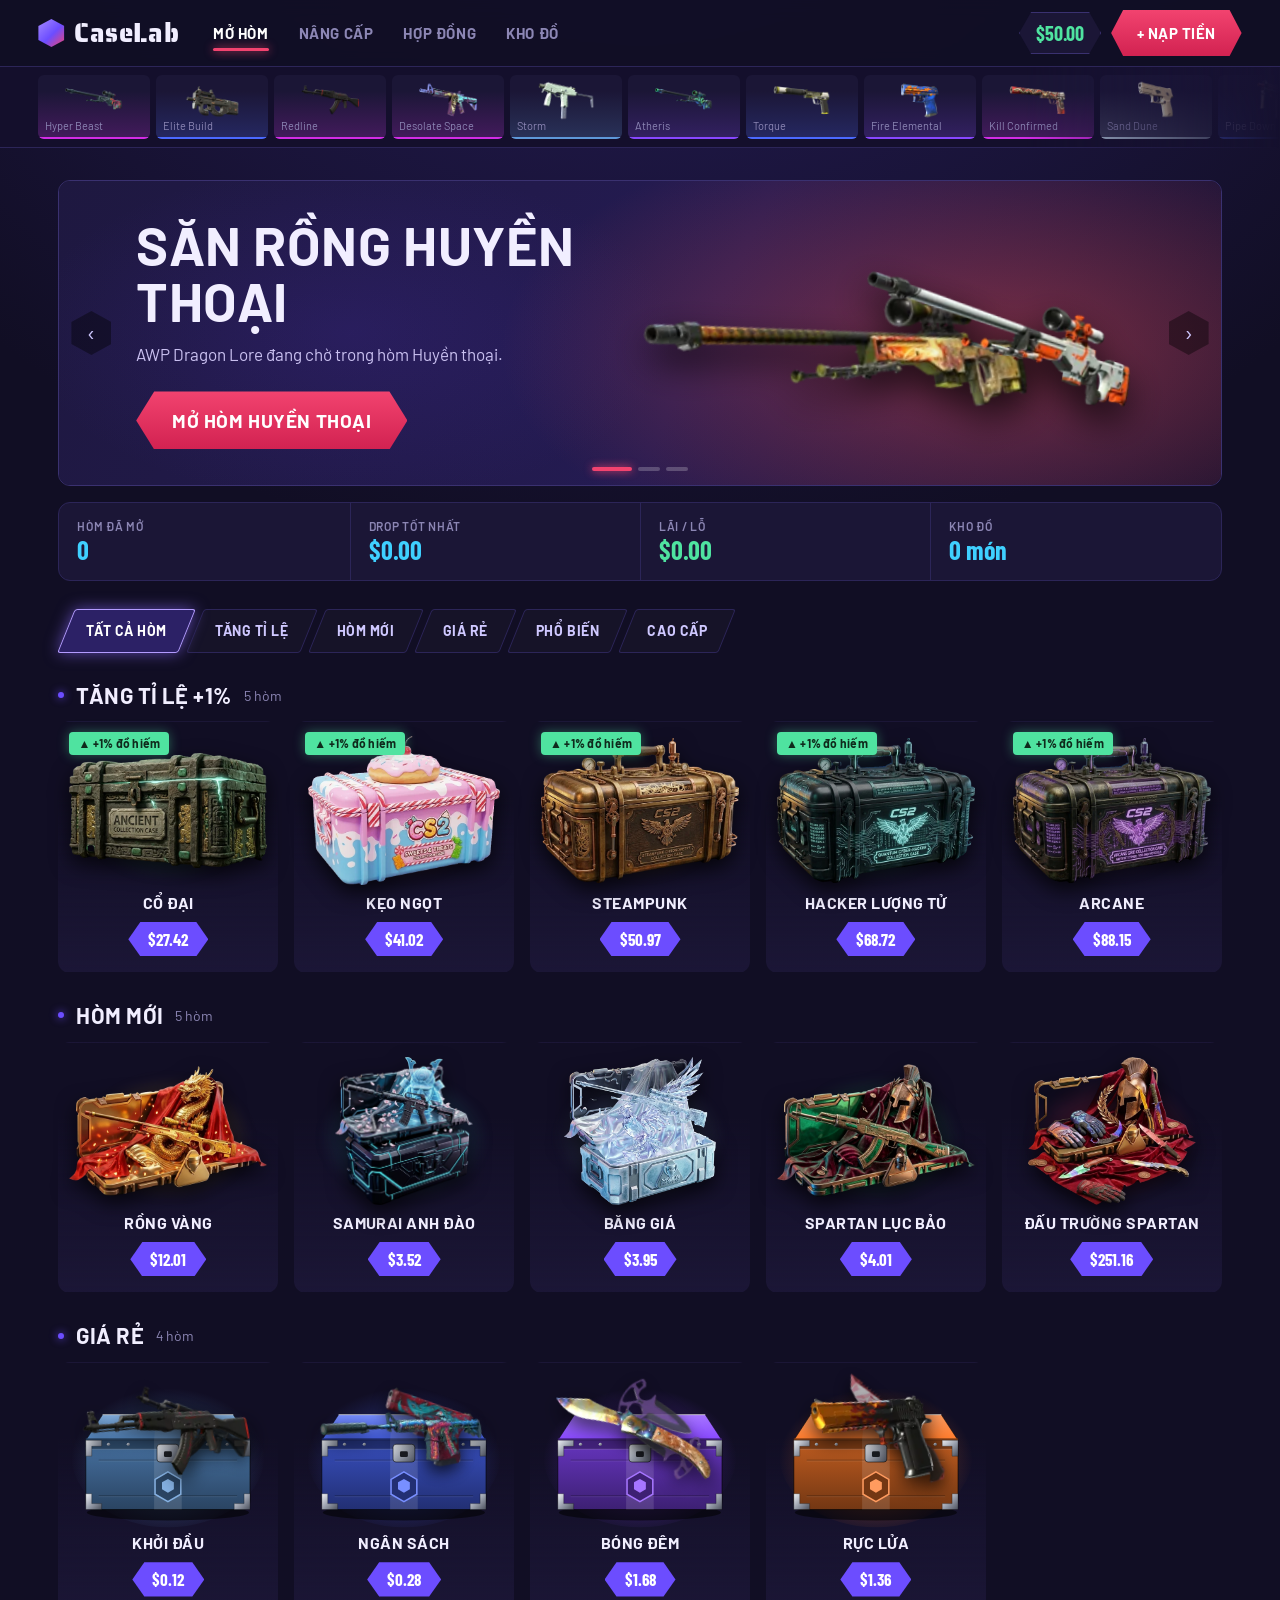
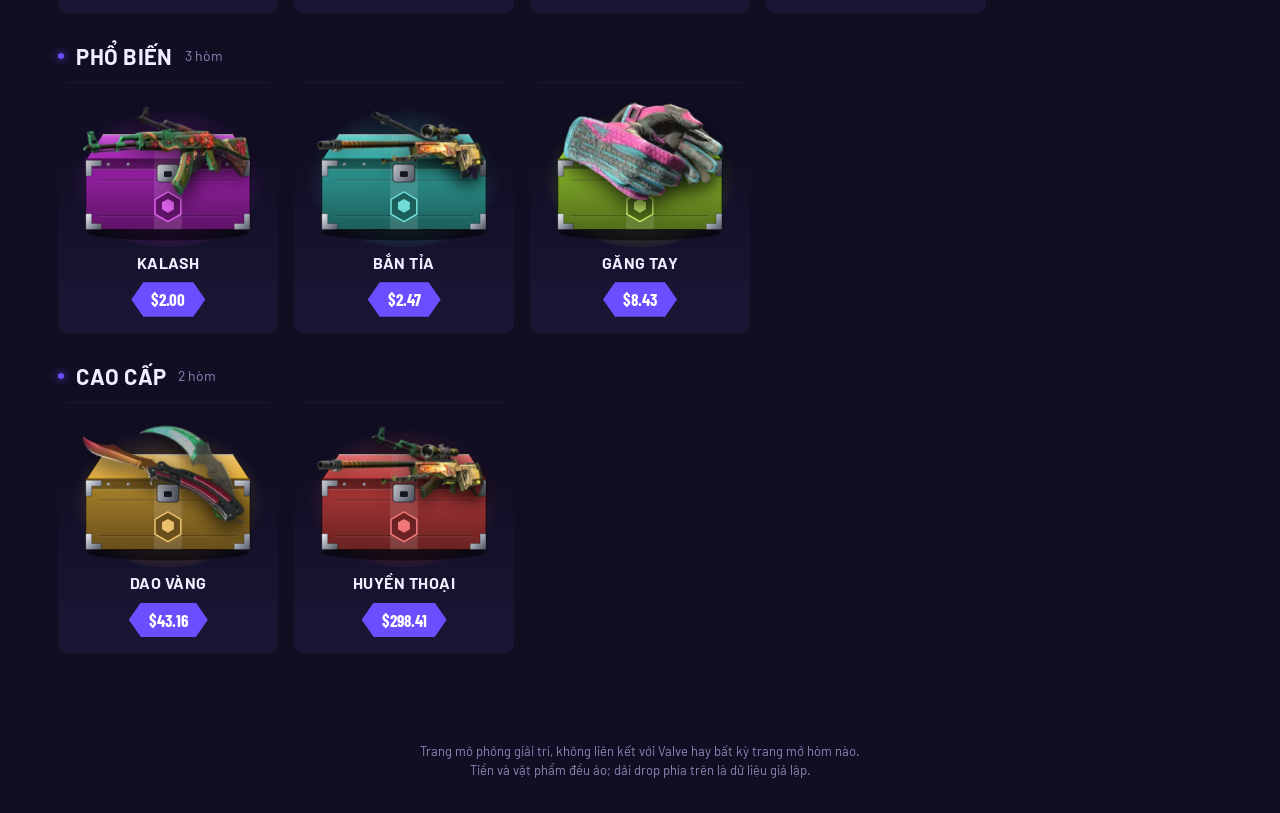
==== commit 57b62798: "Add files via upload" ====
--- a/index.html
+++ b/index.html
@@ -3,233 +3,27 @@
 <head>
 <meta charset="utf-8">
 <meta name="viewport" content="width=device-width,initial-scale=1">
-<title>CaseLab mô phỏng</title>
+<title>CaseLab – Mở hòm</title>
 <link rel="preconnect" href="https://fonts.googleapis.com">
-<link href="https://fonts.googleapis.com/css2?family=Chakra+Petch:wght@500;600;700&family=Inter:wght@400;500;600&display=swap" rel="stylesheet">
-<style>
-/* VOICE: sân chơi mở hòm game bắn súng, sôi động nhưng gọn gàng
-   IDEA: một quầy mở hòm trong game — băng chuyền vật phẩm chạy rồi dừng
-   PICTURE: dải quay vật phẩm lớn ở giữa, viền màu theo độ hiếm
-   COLOUR and TYPE: nền than tím, xanh chanh làm nhấn, màu độ hiếm CS2; Chakra Petch + Inter
-   LAYOUT: thanh trên cùng, dải drop trực tiếp, nội dung theo tab */
-:root{color-scheme:dark;--bg:#141225;--p1:#1c1934;--p2:#262148;--line:#2f2a55;--ink:#f1eeff;--mute:#8f88b8;--acc:#6f4ef6;--acc2:#fff;--money:#3fe08a;--hot:#ff2d6f;--bad:#ff4d6d}
-*{box-sizing:border-box;min-width:0}
-body{margin:0;background:var(--bg);color:var(--ink);font:15px/1.5 Inter,system-ui,sans-serif;overflow-x:clip}
-h1,h2,h3,.dsp{font-family:"Chakra Petch",Inter,sans-serif;margin:0;line-height:1.1}
-button{font:inherit;color:inherit;cursor:pointer;border:0;background:none}
-button:focus-visible,input:focus-visible{outline:2px solid var(--acc);outline-offset:2px}
-.btn{min-height:44px;padding:0 18px;border-radius:10px;font-weight:600;background:var(--p2);border:1px solid var(--line);white-space:nowrap}
-.btn:hover{border-color:#4a5070}
-.btn.pri{background:var(--acc);color:var(--acc2);border-color:var(--acc)}
-.btn.pri:hover{filter:brightness(1.08)}
-.btn:disabled{opacity:.45;cursor:not-allowed}
-.btn.sm{min-height:34px;padding:0 12px;font-size:13px;border-radius:8px}
-header{position:sticky;top:0;z-index:20;display:flex;align-items:center;gap:14px;flex-wrap:wrap;padding:10px max(3vw,14px);background:#0c0d13ee;backdrop-filter:blur(8px);border-bottom:1px solid var(--line)}
-.logo{font:700 22px "Chakra Petch";letter-spacing:.5px;display:flex;align-items:center;gap:8px}
-.logo i{width:26px;height:26px;border-radius:7px;background:var(--acc);display:inline-block;clip-path:polygon(50% 0,100% 30%,100% 75%,50% 100%,0 75%,0 30%)}
-nav{display:flex;gap:4px;flex-wrap:wrap}
-nav button{min-height:40px;padding:0 14px;border-radius:9px;color:var(--mute);font-weight:600}
-nav button.on{color:var(--ink);background:var(--p2)}
-.wallet{margin-left:auto;display:flex;align-items:center;gap:8px}
-.bal{font:700 18px "Chakra Petch";padding:8px 14px;background:var(--p1);border:1px solid var(--line);border-radius:10px;white-space:nowrap}
-.feed{display:flex;gap:6px;padding:8px max(3vw,14px);overflow:hidden;border-bottom:1px solid var(--line);background:#0e0f15}
-.feed .mini{flex:0 0 110px;height:64px;border-radius:8px;background:var(--p1);position:relative;overflow:hidden;animation:pop .4s ease}
-.mini .gi{position:absolute;left:6px;top:2px;width:calc(100% - 12px);height:46px;object-fit:contain}
-.mini span{position:absolute;left:6px;right:6px;bottom:3px;font-size:11px;color:var(--mute);white-space:nowrap;overflow:hidden;text-overflow:ellipsis}
-.mini b{position:absolute;inset:auto 0 0 0;height:3px}
-@keyframes pop{from{transform:translateY(-12px);opacity:0}}
-main{max-width:1240px;margin:0 auto;padding:clamp(18px,3vw,36px) max(3vw,14px) 60px}
-.sec{display:none}.sec.on{display:block}
-.hero{display:grid;grid-template-columns:minmax(0,1.3fr) minmax(0,1fr);gap:20px;align-items:center;margin-bottom:28px;padding:26px;border-radius:18px;background:radial-gradient(120% 140% at 100% 0,#2c3a10 0,transparent 55%),var(--p1);border:1px solid var(--line)}
-.hero h1{font-size:clamp(30px,4.4vw,48px)}
-.hero p{color:var(--mute);margin:10px 0 18px;max-width:52ch}
-.hero .stats{display:flex;gap:22px;flex-wrap:wrap}
-.hero .stats div{font:700 22px "Chakra Petch"}.hero .stats small{display:block;font:500 12px Inter;color:var(--mute)}
-#heroArt{position:relative;height:220px}#heroArt .gi{position:absolute;width:62%;filter:drop-shadow(0 10px 14px #000c)}#heroArt .gi:nth-child(1){left:0;top:0;transform:rotate(-8deg)}#heroArt .gi:nth-child(2){right:0;top:20px;width:48%;transform:rotate(10deg)}#heroArt .gi:nth-child(3){left:28%;bottom:0;width:42%}
-.grid{display:grid;grid-template-columns:repeat(auto-fill,minmax(190px,1fr));gap:14px}
-.case{padding:16px 14px 14px;border-radius:14px;background:var(--p1);border:1px solid var(--line);text-align:center;transition:transform .15s,border-color .15s}
-.case:hover{transform:translateY(-3px);border-color:var(--c)}
-.cv{position:relative;aspect-ratio:4/3;width:100%}
-.cv svg{position:absolute;inset:0;width:100%;height:100%;overflow:visible}
-.cv img{position:absolute;object-fit:contain;filter:drop-shadow(0 8px 10px #000b);transition:transform .3s}
-.cv .g1{left:8%;top:-2%;width:84%;transform:rotate(-12deg)}
-.cv .g2{left:30%;top:4%;width:62%;transform:rotate(14deg);opacity:.85;filter:drop-shadow(0 6px 8px #000b) brightness(.8)}
-.case:hover .cv .g1{transform:rotate(-8deg) translateY(-6px) scale(1.05)}
-.case:hover .cv .g2{transform:rotate(18deg) translateY(-3px)}
-.case h3{font-size:18px;margin:6px 0 10px}
-.price{display:inline-block;font:700 15px "Chakra Petch";padding:6px 14px;border-radius:8px;background:var(--acc);color:var(--acc2)}
-.ttl{display:flex;align-items:center;justify-content:space-between;gap:12px;flex-wrap:wrap;margin:6px 0 16px}
-.ttl h2{font-size:26px}
-.back{color:var(--mute);font-weight:600;min-height:40px}
-.stage{position:relative;border-radius:16px;background:var(--p1);border:1px solid var(--line);padding:16px;margin-bottom:16px}
-.reels{display:grid;gap:8px}
-.reel{position:relative;height:150px;overflow:hidden;border-radius:10px;background:#0d0e14}
-.strip{display:flex;gap:6px;position:absolute;left:0;top:5px;will-change:transform}
-.reel::after{content:"";position:absolute;left:50%;top:0;bottom:0;width:3px;margin-left:-1.5px;background:var(--acc);box-shadow:0 0 12px var(--acc);z-index:2}
-.reel::before{content:"";position:absolute;inset:0;z-index:1;pointer-events:none;background:linear-gradient(90deg,#0d0e14,transparent 18%,transparent 82%,#0d0e14)}
-.reels.n2 .reel,.reels.n3 .reel{height:120px}.reels.n4 .reel,.reels.n5 .reel{height:100px}
-.idle{display:grid;place-items:center;min-height:240px;padding:10px 0}
-.idle .cv{width:min(300px,80%);animation:float 3s ease-in-out infinite}
-@keyframes float{50%{transform:translateY(-8px)}}
-.ctrl{display:flex;gap:10px;flex-wrap:wrap;align-items:center;justify-content:center;margin-top:16px}
-.seg{display:flex;background:var(--p2);border:1px solid var(--line);border-radius:10px;padding:3px}
-.seg button{min-width:42px;min-height:38px;border-radius:7px;font-weight:700;color:var(--mute)}
-.seg button.on{background:var(--ink);color:var(--bg)}
-.chk{display:flex;align-items:center;gap:8px;color:var(--mute);font-weight:600;min-height:44px;cursor:pointer}
-.chk input{width:18px;height:18px;accent-color:var(--acc)}
-.it{position:relative;flex:0 0 140px;height:140px;border-radius:10px;background:linear-gradient(180deg,var(--p2),#181a24);overflow:hidden;border-bottom:3px solid var(--rc)}
-.it::before{content:"";position:absolute;left:50%;top:40%;width:90px;height:60px;margin:-30px 0 0 -45px;background:var(--rc);filter:blur(30px);opacity:.35}
-.it .gi{position:absolute;left:6px;top:8px;width:calc(100% - 12px);height:80px;object-fit:contain;filter:drop-shadow(0 6px 6px #000a);transition:transform .2s}.it:hover .gi{transform:scale(1.06)}
-.it .nm{position:absolute;left:8px;right:8px;bottom:22px;font-size:12px;font-weight:600;line-height:1.2;white-space:nowrap;overflow:hidden;text-overflow:ellipsis}
-.it .nm small{display:block;color:var(--mute);font-weight:500;font-size:11px}
-.it .pr{position:absolute;left:8px;bottom:5px;font:700 13px "Chakra Petch";color:var(--money)}
-.it .wr{position:absolute;right:8px;bottom:5px;font-size:11px;color:var(--mute)}
-.it .st{position:absolute;left:8px;top:6px;font-size:10px;font-weight:700;color:#cf6a32}
-.it .ch{position:absolute;right:8px;top:6px;font-size:11px;color:var(--mute)}
-.reels.n4 .it,.reels.n5 .it{flex-basis:100px;height:90px}
-.reels.n4 .it .gi,.reels.n5 .it .gi{top:4px;height:56px}
-.reels.n4 .it .nm,.reels.n5 .it .nm,.reels.n4 .it .wr,.reels.n5 .it .wr{display:none}
-.reels.n2 .it,.reels.n3 .it{flex-basis:120px;height:110px}
-.reels.n2 .it .gi,.reels.n3 .it .gi{height:62px;top:6px}
-.items{display:grid;grid-template-columns:repeat(auto-fill,minmax(140px,1fr));gap:10px}
-.items .it{flex:none;width:auto}
-.sel .it{cursor:pointer}
-.sel .it.pick{outline:2px solid var(--acc);outline-offset:-2px}
-.it .sell{position:absolute;right:6px;top:4px;font-size:11px;font-weight:700;padding:3px 7px;border-radius:6px;background:#0008;opacity:0;transition:.15s}
-.it:hover .sell,.it:focus-within .sell{opacity:1}
-.empty{padding:40px;text-align:center;color:var(--mute);border:1px dashed var(--line);border-radius:14px}
-.pane{background:var(--p1);border:1px solid var(--line);border-radius:14px;padding:14px}
-.pane h3{font-size:17px;margin-bottom:10px;display:flex;justify-content:space-between;gap:8px}
-.pane h3 span{font:600 14px Inter;color:var(--money)}
-.scroll{max-height:420px;overflow-y:auto;padding-right:4px}
-.row{display:flex;gap:10px;align-items:center;flex-wrap:wrap}
-.note{font-size:13px;color:var(--mute)}
-.modal{position:fixed;inset:0;z-index:50;display:none;place-items:center;background:#05060acc;padding:16px}
-.modal.on{display:grid}
-.box{width:min(720px,100%);max-height:90vh;overflow:auto;background:var(--p1);border:1px solid var(--line);border-radius:18px;padding:22px;text-align:center}
-.box h2{font-size:28px;margin-bottom:6px}
-.box .items{margin:16px 0;justify-content:center;grid-template-columns:repeat(auto-fit,minmax(140px,170px))}
-.amts{display:grid;grid-template-columns:repeat(3,minmax(0,1fr));gap:8px;margin:16px 0}
-.amts button{min-height:56px;border-radius:10px;background:var(--p2);border:1px solid var(--line);font:700 18px "Chakra Petch"}
-.amts button.on{border-color:var(--acc);color:var(--acc)}
-input[type=number]{width:100%;min-height:46px;font:600 16px Inter;padding:0 12px;border-radius:10px;border:1px solid var(--line);background:#0d0e14;color:var(--ink)}
-.odds{display:grid;grid-template-columns:repeat(auto-fill,minmax(140px,1fr));gap:10px}
-.sum{display:flex;gap:18px;flex-wrap:wrap;margin-bottom:14px}
-.sum div{background:var(--p1);border:1px solid var(--line);border-radius:12px;padding:10px 16px}
-.sum b{display:block;font:700 20px "Chakra Petch"}.sum small{color:var(--mute)}
-.ug{position:relative;display:grid;grid-template-columns:minmax(0,1fr) minmax(0,380px) minmax(0,1fr);gap:20px;align-items:center;padding:34px clamp(16px,3vw,40px);border-radius:18px;overflow:hidden;background:radial-gradient(60% 80% at 50% 45%,#3a1f86 0,#1c1240 45%,#120d26 100%);border:1px solid #2f2560;margin-bottom:16px}
-.ug::before,.ug::after{content:"";position:absolute;top:0;bottom:0;width:120px;background:linear-gradient(180deg,#ff2d6f00,#ff2d6f88 55%,#ff2d6f00);opacity:.45;pointer-events:none}
-.ug::before{left:0;clip-path:polygon(0 15%,100% 50%,0 85%)}.ug::after{right:0;clip-path:polygon(100% 15%,0 50%,100% 85%)}
-.ug-side{position:relative;z-index:1;display:grid;gap:14px;justify-items:center}
-.slot{position:relative;width:100%;height:230px;display:grid;place-items:center;text-align:center}
-.slot .ghost{width:85%;max-width:340px;filter:brightness(0) invert(1);opacity:.06}
-.slot p{position:absolute;bottom:0;left:0;right:0;margin:0;color:#8e86b8;font-size:17px;line-height:1.3}
-.slot p b{display:block;color:var(--ink);font-size:16px}.slot p span{color:var(--money);font:700 15px "Chakra Petch"}
-.slot .big{width:88%;max-width:330px;max-height:170px;object-fit:contain;filter:drop-shadow(0 12px 16px #000c)}
-.slot .glow{position:absolute;left:50%;top:42%;width:60%;height:50%;transform:translate(-50%,-50%);background:var(--rc);filter:blur(50px);opacity:.45;border-radius:50%}
-.slot .more{position:absolute;top:6px;right:6px;font:700 14px "Chakra Petch";padding:4px 10px;border-radius:8px;background:#ffffff1a}
-.sk{clip-path:polygon(10px 0,100% 0,calc(100% - 10px) 100%,0 100%);border-radius:0!important;border:0!important}
-.btn.sk{background:#ffffff12;min-width:140px;text-transform:none}
-.btn.sk:hover{background:#ffffff22}
-.btn.pri.sk{background:var(--acc)}
-.btn.big{min-height:56px;min-width:240px;font:700 20px "Chakra Petch"}
-.sumbox{min-width:240px;padding:14px 20px;text-align:center;color:#8e86b8;font-size:17px;border:1px solid #3a2f70;clip-path:polygon(14px 0,calc(100% - 14px) 0,100% 50%,calc(100% - 14px) 100%,14px 100%,0 50%);background:#ffffff08}
-.sumbox b{color:var(--ink);font:700 18px "Chakra Petch"}
-.mults{display:flex;gap:4px;flex-wrap:wrap;justify-content:center}
-.mults button{min-height:44px;min-width:0;padding:0 9px 0 11px;background:#ffffff0d;font:700 14px "Chakra Petch";color:#d9d4f5}
-.mults button:hover{background:#ffffff22}.mults button.on{background:#7b5cff;color:#fff}
-.ug-mid{position:relative;z-index:1}
-.gauge{position:relative;aspect-ratio:1;width:100%;max-width:380px;margin:0 auto}
-.gauge svg{width:100%;height:100%;overflow:visible}
-.g-read{position:absolute;inset:0;display:grid;place-content:center;text-align:center;pointer-events:none}
-.g-read b{font:700 clamp(34px,4.6vw,50px) "Chakra Petch";letter-spacing:.5px}
-.g-read small{color:#a99ee0;font-size:15px}
-#ndl{transform-origin:150px 150px;transition:transform 4.5s cubic-bezier(.12,.75,.1,1)}
-#arc{transition:stroke-dasharray .35s ease,stroke .3s}
-.gauge.win .g-read b{color:var(--money)}.gauge.lose .g-read b{color:var(--bad)}
-.gauge.win #arc{stroke:var(--money)}.gauge.lose #arc{stroke:var(--bad)}
-.c{text-align:center;justify-content:center}
-.up2{display:grid;grid-template-columns:minmax(0,1fr) minmax(0,1fr);gap:16px}
-.pane h3 input{width:180px;min-height:36px;font:500 14px Inter;padding:0 10px;border-radius:8px;border:1px solid var(--line);background:#0d0e14;color:var(--ink)}
-@media(max-width:900px){.ug{grid-template-columns:minmax(0,1fr)}.ug-mid{order:-1}.slot{height:190px}.up2{grid-template-columns:minmax(0,1fr)}.ug::before,.ug::after{display:none}}
-.toast{position:fixed;left:50%;bottom:20px;transform:translateX(-50%);background:var(--p2);border:1px solid var(--line);padding:10px 18px;border-radius:10px;z-index:60;opacity:0;transition:.25s;pointer-events:none}
-.toast.on{opacity:1}
-footer{color:var(--mute);font-size:13px;text-align:center;padding:20px}
-@media(max-width:860px){.hero{grid-template-columns:minmax(0,1fr)}}
-@media(max-width:600px){.wallet{margin-left:0;width:100%}.wallet .bal{flex:1}nav{width:100%}nav button{flex:1;padding:0 6px}.it{flex-basis:120px;height:124px}}
-@media(prefers-reduced-motion:reduce){.idle .cv,.feed .mini{animation:none}#ndl{transition-duration:1s}}
-/* skin.club-like theme */
-body{background:radial-gradient(90% 50% at 50% -10%,#2a1f63 0,transparent 70%),var(--bg)}
-header{background:#141225ee;border-bottom:1px solid #2a2450}
-.logo i{background:linear-gradient(135deg,#a68bff,#6f4ef6 55%,#ff2d6f);width:30px;height:30px}
-nav button{position:relative;text-transform:uppercase;font:700 14px "Chakra Petch";letter-spacing:.4px}
-nav button.on{background:none;color:#fff}
-nav button.on::after{content:"";position:absolute;left:14px;right:14px;bottom:2px;height:3px;background:var(--hot);box-shadow:0 0 10px var(--hot)}
-.bal{background:#1f1a3d;border-color:#372f6b;color:var(--money)}
-.btn{background:#ffffff10;border:0;clip-path:polygon(10px 0,100% 0,calc(100% - 10px) 100%,0 100%);border-radius:0;text-transform:uppercase;font:700 14px "Chakra Petch";letter-spacing:.3px}
-.btn:hover{background:#ffffff1c}
-.btn.pri{background:linear-gradient(180deg,#8566ff,#5b3be6);color:#fff;box-shadow:0 6px 20px #6f4ef655}
-.btn.pri:hover{filter:brightness(1.12)}
-.feed{background:#110f20;border-bottom:1px solid #241f45}
-.feed .mini{background:linear-gradient(0deg,color-mix(in srgb,var(--rc,#555) 35%,transparent),transparent 70%),#1b1834;clip-path:polygon(8px 0,100% 0,100% calc(100% - 8px),calc(100% - 8px) 100%,0 100%,0 8px)}
-.mini b{height:2px}
-.bn{position:relative;overflow:hidden;border-radius:18px;margin-bottom:18px;border:1px solid #33296a}
-.bn-track{display:flex;transition:transform .6s cubic-bezier(.3,.7,.2,1)}
-.bn-s{flex:0 0 100%;display:grid;grid-template-columns:minmax(0,1fr) minmax(0,1fr);align-items:center;gap:20px;min-height:300px;padding:30px clamp(56px,6vw,84px);background:radial-gradient(70% 120% at 85% 50%,color-mix(in srgb,var(--c) 55%,transparent),transparent 70%),linear-gradient(120deg,#1e1840,#2a1d5c 60%,#1a1535)}
-.bn-s h1{font-size:clamp(30px,4.4vw,50px);text-transform:uppercase}
-.bn-s p{color:#c9c0f0;margin:12px 0 22px;max-width:44ch}
-.bn-art{position:relative;height:240px}
-.bn-art .gi{position:absolute;filter:drop-shadow(0 14px 18px #000c)}
-.bn-art .gi:nth-child(1){left:0;top:10px;width:78%;transform:rotate(-10deg)}
-.bn-art .gi:nth-child(2){right:0;bottom:0;width:58%;transform:rotate(8deg)}
-.bn-arr{position:absolute;top:50%;transform:translateY(-50%);width:40px;height:40px;font-size:26px;line-height:1;color:#fff;background:#00000055;clip-path:polygon(25% 0,75% 0,100% 50%,75% 100%,25% 100%,0 50%)}
-.bn-arr:hover{background:#6f4ef6}.bn-arr.l{left:10px}.bn-arr.r{right:10px}
-.bn-dots{position:absolute;left:50%;bottom:12px;transform:translateX(-50%);display:flex;gap:6px}
-.bn-dots button{width:26px;height:6px;background:#ffffff40;clip-path:polygon(3px 0,100% 0,calc(100% - 3px) 100%,0 100%)}
-.bn-dots button.on{background:var(--hot);width:40px}
-.stats{display:grid;grid-template-columns:repeat(4,minmax(0,1fr));gap:10px;margin-bottom:22px}
-.stats div{background:var(--p1);padding:12px 16px;border-left:3px solid var(--acc);clip-path:polygon(0 0,calc(100% - 12px) 0,100% 12px,100% 100%,0 100%)}
-.stats small{display:block;color:var(--mute);font-size:13px}.stats b{font:700 20px "Chakra Petch"}
-.stats .pos{color:var(--money)}.stats .neg{color:var(--bad)}
-.tabs2{display:flex;justify-content:center;gap:4px;margin:6px 0 18px;border-bottom:1px solid #2a2450}
-.tabs2 button{min-height:46px;padding:0 18px;font:700 15px "Chakra Petch";text-transform:uppercase;color:var(--mute);position:relative}
-.tabs2 button.on{color:#fff}.tabs2 button.on::after{content:"";position:absolute;left:10px;right:10px;bottom:-1px;height:3px;background:var(--hot)}
-.gh{display:flex;align-items:center;justify-content:space-between;margin:26px 0 14px;padding:10px 18px;background:linear-gradient(90deg,#2a2160,transparent);clip-path:polygon(0 0,100% 0,calc(100% - 14px) 100%,0 100%)}
-.gh h2{font-size:22px;text-transform:uppercase}.gh span{color:var(--mute);font-size:14px}
-.case{background:none;border:0;padding:6px 6px 14px}
-.case:hover{transform:translateY(-4px)}
-.case h3{font:700 17px "Chakra Petch";text-transform:uppercase;margin:4px 0 10px;color:#e6e0ff}
-.price.sk{border-radius:0;padding:8px 22px;background:linear-gradient(180deg,#8566ff,#5b3be6);color:#fff;font-size:16px}
-.case:hover .price{background:linear-gradient(180deg,#ff5c8f,#e02462)}
-.it{border-radius:0;background:radial-gradient(90% 70% at 50% 100%,color-mix(in srgb,var(--rc) 35%,transparent),transparent 70%),linear-gradient(180deg,#221d42,#1a1634);clip-path:polygon(12px 0,100% 0,100% calc(100% - 12px),calc(100% - 12px) 100%,0 100%,0 12px);border-bottom:2px solid var(--rc)}
-.it::before{opacity:.25}
-.sel .it.pick{outline:none;box-shadow:inset 0 0 0 2px var(--acc);background-color:#2c2460}
-.sel .it.pick::after{content:"✓";position:absolute;top:6px;right:8px;width:20px;height:20px;display:grid;place-items:center;font-size:12px;background:var(--acc);color:#fff}
-.stage{background:radial-gradient(70% 90% at 50% 50%,#2e2266,#17132e 75%);border-color:#33296a;border-radius:18px}
-.reel{background:#0f0c20;border-radius:0}
-.reel::after{background:var(--hot);box-shadow:0 0 14px var(--hot)}
-.reel::before{background:linear-gradient(90deg,#0f0c20,transparent 18%,transparent 82%,#0f0c20)}
-.seg{background:#ffffff0d;border:0;clip-path:polygon(8px 0,100% 0,calc(100% - 8px) 100%,0 100%);border-radius:0}
-.seg button{border-radius:0}.seg button.on{background:var(--acc);color:#fff}
-.pane{background:var(--p1);border-color:#2a2450;border-radius:14px}
-.sum div{background:var(--p1);border-color:#2a2450;border-radius:0;clip-path:polygon(0 0,calc(100% - 12px) 0,100% 12px,100% 100%,0 100%)}
-.box{background:linear-gradient(180deg,#221c48,#17132e);border:1px solid #3d3380;border-radius:0;clip-path:polygon(20px 0,100% 0,100% calc(100% - 20px),calc(100% - 20px) 100%,0 100%,0 20px)}
-.amts button{border-radius:0;background:#ffffff0d;border:1px solid #3a3170}
-.amts button.on{border-color:var(--acc);color:#fff;background:#6f4ef633}
-input[type=number],.pane h3 input{background:#110e22;border-color:#3a3170;border-radius:0}
-.empty{border-color:#3a3170}
-.toast{background:#2a2160;border-color:#4a3da0;border-radius:0}
-@media(max-width:860px){.bn-s{grid-template-columns:minmax(0,1fr);text-align:center}.bn-s p{margin-inline:auto}.bn-art{height:150px;order:-1}.stats{grid-template-columns:repeat(2,minmax(0,1fr))}}
-</style>
+<link href="https://fonts.googleapis.com/css2?family=Barlow:wght@400;500;600;700&family=Barlow+Condensed:wght@500;600;700&family=Saira+Stencil+One&display=swap" rel="stylesheet">
+<link rel="stylesheet" href="css/style.css">
+<script src="js/data.js" defer></script>
+<script src="js/utils.js" defer></script>
+<script src="js/state.js" defer></script>
+<script src="js/ui.js" defer></script>
+<script src="js/nav.js" defer></script>
+<script src="js/feed.js" defer></script>
+<script src="js/home.js" defer></script>
+<script src="js/main.js" defer></script>
 </head>
-<body>
+<body data-page="cases">
 <header>
-  <div class="logo"><i></i>CaseLab</div>
+  <a class="logo" href="index.html"><i></i>CaseLab</a>
   <nav id="nav">
-    <button data-t="cases" class="on">Mở hòm</button>
-    <button data-t="upgrade">Nâng cấp</button>
-    <button data-t="contract">Hợp đồng</button>
-    <button data-t="inv">Kho đồ</button>
+    <a href="index.html" data-t="cases">Mở hòm</a>
+    <a href="html/upgrade.html" data-t="upgrade">Nâng cấp</a>
+    <a href="html/contract.html" data-t="contract">Hợp đồng</a>
+    <a href="html/inventory.html" data-t="inv">Kho đồ</a>
   </nav>
   <div class="wallet">
     <div class="bal" id="bal">$0.00</div>
@@ -245,59 +39,8 @@
       <div class="bn-dots" id="bnDots"></div>
     </div>
     <div class="stats" id="heroStats"></div>
-    <div class="tabs2"><button class="on" data-g="all">Tất cả hòm</button><button data-g="0">Giá rẻ</button><button data-g="1">Phổ biến</button><button data-g="2">Cao cấp</button></div>
+    <div class="tabs2"><button class="on" data-g="all">Tất cả hòm</button><button data-g="0">Tăng tỉ lệ</button><button data-g="1">Hòm mới</button><button data-g="2">Giá rẻ</button><button data-g="3">Phổ biến</button><button data-g="4">Cao cấp</button></div>
     <div id="caseGroups"></div>
-  </section>
-
-  <section class="sec" id="s-case">
-    <div class="ttl"><button class="back" id="backBtn">← Quay lại</button><h2 id="caseName"></h2><span class="price" id="casePrice"></span></div>
-    <div class="stage">
-      <div id="reelBox"></div>
-      <div class="ctrl">
-        <div class="seg" id="cnt"><button class="on">1</button><button>2</button><button>3</button><button>4</button><button>5</button></div>
-        <button class="btn pri" id="openBtn">Mở</button>
-        <label class="chk"><input type="checkbox" id="fast"> Mở nhanh</label>
-      </div>
-    </div>
-    <div class="ttl"><h2 style="font-size:20px">Vật phẩm trong hòm</h2></div>
-    <div class="odds" id="odds"></div>
-  </section>
-
-  <section class="sec" id="s-upgrade">
-    <div class="ug">
-      <div class="ug-side">
-        <div class="slot" id="upL"></div>
-        <div class="row c"><button class="btn sk" id="upRand">Ngẫu nhiên</button><button class="btn sk" id="upAll">Chọn tất cả</button></div>
-        <div class="sumbox" id="upIn">Chưa chọn gì</div>
-      </div>
-      <div class="ug-mid">
-        <div class="gauge" id="gaugeBox"><svg viewBox="0 0 300 300" id="gauge" aria-hidden="true"></svg><div class="g-read"><b id="upChance">0.000 %</b><small>Cơ hội thành công</small></div></div>
-        <p class="note c">Cơ hội tối đa 75% · tối đa 6 vật phẩm mỗi lần</p>
-      </div>
-      <div class="ug-side">
-        <div class="slot" id="upR"></div>
-        <button class="btn pri sk big" id="upBtn" disabled>⇈ Nâng cấp</button>
-        <div class="mults" id="mults"><button class="sk" data-m="1.05">1.05x</button><button class="sk" data-m="1.5">1.5x</button><button class="sk" data-m="2">2x</button><button class="sk" data-m="5">5x</button><button class="sk" data-m="10">10x</button><button class="sk" data-m="20">20x</button></div>
-      </div>
-    </div>
-    <div class="up2">
-      <div class="pane"><h3>Kho đồ của bạn <span id="upInvN"></span></h3><div class="scroll"><div class="items sel" id="upInv"></div></div></div>
-      <div class="pane"><h3>Vật phẩm mục tiêu <input id="upQ" type="search" placeholder="Tìm skin…" aria-label="Tìm skin"></h3><div class="scroll"><div class="items sel" id="upCat"></div></div></div>
-    </div>
-  </section>
-
-  <section class="sec" id="s-contract">
-    <div class="ttl"><h2>Hợp đồng</h2><span class="note">Đưa 3–10 vật phẩm, nhận 1 vật phẩm trị giá 0.25×–4× tổng</span></div>
-    <div class="sum"><div><small>Đã chọn</small><b id="ctN">0 / 10</b></div><div><small>Tổng giá trị</small><b id="ctSum">$0.00</b></div><div><small>Có thể nhận</small><b id="ctRange">—</b></div></div>
-    <button class="btn pri" id="ctBtn" disabled style="margin-bottom:16px">Ký hợp đồng</button>
-    <div class="items sel" id="ctInv"></div>
-  </section>
-
-  <section class="sec" id="s-inv">
-    <div class="ttl"><h2>Kho đồ</h2><div class="row"><button class="btn" id="sortBtn">Sắp xếp: giá cao</button><button class="btn pri" id="sellAll">Bán tất cả</button></div></div>
-    <div class="sum" id="invSum"></div>
-    <div class="items" id="invGrid"></div>
-    <div class="row" style="margin-top:28px"><button class="btn sm" id="resetBtn">Đặt lại toàn bộ dữ liệu</button><span class="note">Xóa số dư, kho đồ và thống kê trên trình duyệt này</span></div>
   </section>
 </main>
 <footer>Trang mô phỏng giải trí, không liên kết với Valve hay bất kỳ trang mở hòm nào. Tiền và vật phẩm đều ảo; dải drop phía trên là dữ liệu giả lập.</footer>
@@ -306,229 +49,8 @@
   <h2>Nạp tiền ảo</h2><p class="note">Chọn mức nạp hoặc nhập số tùy ý.</p>
   <div class="amts" id="amts"><button>5</button><button>10</button><button class="on">25</button><button>50</button><button>100</button><button>500</button></div>
   <input type="number" id="amtIn" min="0.01" step="0.01" value="25" aria-label="Số tiền">
-  <div class="row" style="justify-content:center;margin-top:16px"><button class="btn" data-close>Hủy</button><button class="btn pri" id="depOk">Nạp</button></div>
-</div></div>
-<div class="modal" id="mWin"><div class="box">
-  <h2 id="winT">Bạn nhận được</h2><p class="note" id="winS"></p>
-  <div class="items" id="winItems"></div>
-  <div class="row" style="justify-content:center" id="winBtns"></div>
-</div></div>
-<div class="modal" id="mConf"><div class="box" style="width:min(420px,100%)">
-  <h2 id="confT"></h2><p class="note" id="confS"></p>
-  <div class="row" style="justify-content:center;margin-top:14px"><button class="btn" data-close>Hủy</button><button class="btn pri" id="confOk">Đồng ý</button></div>
+  <div class="row actions mt16"><button class="btn" data-close>Hủy</button><button class="btn pri" id="depOk">Nạp</button></div>
 </div></div>
 <div class="toast" id="toast"></div>
-
-<script>
-{
-const RAR={consumer:['Phổ thông','#b0c3d9'],industrial:['Công nghiệp','#5e98d9'],milspec:['Quân dụng','#4b69ff'],restricted:['Hạn chế','#8847ff'],classified:['Tuyệt mật','#d32ce6'],covert:['Bí mật','#eb4b4b'],gold:['Cực hiếm','#e4ae39']};
-const S=[
-['P250 | Sand Dune','pistol','consumer',.05],['Nova | Predator','rifle','consumer',.06],['MP9 | Storm','smg','industrial',.09],['Glock-18 | Sand Dune','pistol','industrial',.12],
-['MP7 | Mischief','smg','milspec',.25],['P90 | Elite Build','smg','milspec',.3],['Tec-9 | Isaac','pistol','milspec',.35],['Galil AR | Rocket Pop','rifle','milspec',.4],['MAC-10 | Pipe Down','smg','milspec',.45],['FAMAS | Valence','rifle','milspec',.5],['USP-S | Torque','pistol','milspec',.6],
-['P2000 | Fire Elemental','pistol','restricted',2.1],['M4A1-S | Basilisk','rifle','restricted',2.6],['AWP | Atheris','awp','restricted',3.2],['Desert Eagle | Kumicho Dragon','pistol','restricted',3.8],['AK-47 | Elite Build','rifle','restricted',1.6],['UMP-45 | Primal Saber','smg','restricted',1.9],
-['AK-47 | Redline','rifle','classified',12],['M4A4 | Desolate Space','rifle','classified',9],['AWP | Hyper Beast','awp','classified',18],['USP-S | Kill Confirmed','pistol','classified',22],['Glock-18 | Water Elemental','pistol','classified',7],['Desert Eagle | Code Red','pistol','classified',15],
-['AK-47 | Vulcan','rifle','covert',95],['M4A4 | The Emperor','rifle','covert',45],['AWP | Asiimov','awp','covert',120],['M4A1-S | Hyper Beast','rifle','covert',28],['AK-47 | Fire Serpent','rifle','covert',650],['AWP | Lightning Strike','awp','covert',210],['Desert Eagle | Blaze','pistol','covert',480],['AWP | Dragon Lore','awp','covert',9500],['AK-47 | Wild Lotus','rifle','covert',4200],
-['★ Karambit | Doppler','knife','gold',1100],['★ Butterfly Knife | Fade','knife','gold',2600],['★ M9 Bayonet | Tiger Tooth','knife','gold',900],['★ Huntsman Knife | Slaughter','knife','gold',280],['★ Navaja Knife | Case Hardened','knife','gold',110],['★ Sport Gloves | Vice','gloves','gold',3200],['★ Driver Gloves | King Snake','gloves','gold',650],['★ Hand Wraps | Overprint','gloves','gold',160],['★ Karambit | Gamma Doppler','knife','gold',2100],['★ Shadow Daggers | Ultraviolet','knife','gold',95]
-].map(([n,t,r,p],i)=>({i,n,t,r,p}));
-const gun=s=>`<img class="gi" src="img/${s.i}.webp" alt="${s.n}" loading="lazy" decoding="async">`;
-
-const WEAR=[['FN','Factory New',1,.15],['MW','Minimal Wear',.85,.25],['FT','Field-Tested',.65,.35],['WW','Well-Worn',.55,.1],['BS','Battle-Scarred',.45,.15]];
-const EMUL=WEAR.reduce((a,w)=>a+w[2]*w[3],0)*(.9+.1*1.6);
-const EDGE=.88;
-const CASES=[
-['Khởi đầu','#5e98d9',[0,1,2,3,4,5,6,7,15,17]],['Ngân sách','#4b69ff',[2,3,4,5,8,9,10,11,16,21,26]],['Rực lửa','#ff7a2a',[8,9,11,14,15,22,23,29,35]],
-['Bắn tỉa','#3fd0c9',[10,12,13,19,25,28,30]],['Kalash','#d32ce6',[7,12,15,16,17,18,20,23,27,31]],['Bóng đêm','#8847ff',[6,10,14,20,21,22,26,24,36,41]],
-['Găng tay','#b6f23a',[12,13,18,19,26,25,39,38,37]],['Dao vàng','#e4ae39',[17,19,20,23,25,36,35,34,32,40,33]],['Huyền thoại','#eb4b4b',[23,25,27,28,29,31,30,33,37,40]]
-].map(([n,c,ids],i)=>{const inv=ids.reduce((a,k)=>a+1/S[k].p,0);const items=ids.map(k=>({k,ch:(1/S[k].p)/inv}));const ev=items.reduce((a,x)=>a+x.ch*S[x.k].p,0)*EMUL;return{i,n,c,items,price:Math.max(.1,Math.round(ev/EDGE*100)/100)}});
-
-const $=id=>document.getElementById(id);
-const money=v=>'$'+v.toLocaleString('en-US',{minimumFractionDigits:2,maximumFractionDigits:2});
-const rnd=Math.random;
-let st={bal:0,inv:[],opened:0,best:0,spent:0,won:0,uid:1,bonus:0};
-try{const s=JSON.parse(localStorage.getItem('caselab_v1'));if(s)st=Object.assign(st,s)}catch(e){}
-if(!st.inv.length&&!st.opened&&!st.bal)st.bal=50;
-const save=()=>{try{localStorage.setItem('caselab_v1',JSON.stringify(st))}catch(e){}};
-
-const price=(k,w,stt)=>Math.round(S[k].p*WEAR[w][2]*(stt?1.6:1)*100)/100;
-const make=k=>{let x=rnd(),w=0;for(;w<4;w++){x-=WEAR[w][3];if(x<0)break}const stt=S[k].t!=='gloves'&&rnd()<.1;return{id:st.uid++,k,w,st:stt,p:price(k,w,stt)}};
-const roll=c=>{let x=rnd();for(const it of c.items){x-=it.ch;if(x<0)return it.k}return c.items.at(-1).k};
-const shortN=n=>n.split(' | ');
-function card(it,o={}){const s=S[it.k],[a,b]=shortN(s.n);return`<div class="it${o.pick?' pick':''}" style="--rc:${RAR[s.r][1]}" ${o.attr||''}>${it.st?'<span class="st">ST™</span>':''}${o.ch!=null?`<span class="ch">${o.ch}</span>`:''}${gun(s)}<div class="nm"><small>${a}</small>${b}</div><span class="pr">${money(it.p)}</span><span class="wr">${it.w!=null?WEAR[it.w][0]:''}</span>${o.sell?`<button class="sell" data-sell="${it.id}">Bán</button>`:''}</div>`}
-function toast(t){const e=$('toast');e.textContent=t;e.classList.add('on');clearTimeout(toast.h);toast.h=setTimeout(()=>e.classList.remove('on'),2200)}
-function bal(){$('bal').textContent=money(st.bal);save()}
-const shade=(h,a)=>{const n=parseInt(h.slice(1),16),f=v=>Math.max(0,Math.min(255,Math.round(a<0?v*(1+a):v+(255-v)*a)));return'#'+[n>>16,n>>8&255,n&255].map(v=>f(v).toString(16).padStart(2,'0')).join('')};
-let caseUid=0;
-const caseArt=c=>{const id='k'+c.i+'_'+(caseUid++),top=c.items.reduce((a,x)=>S[x.k].p>S[a.k].p?x:a).k,second=[...c.items].sort((a,b)=>S[b.k].p-S[a.k].p)[1].k,d=shade(c.c,-.55),m=shade(c.c,-.25),l=shade(c.c,.25);
- const cap=(x,y,fx,fy)=>`<path d="M${x} ${y}h${16*fx}v${6*fy}h${-10*fx}v${10*fy}h${-6*fx}z" fill="url(#mt${id})" stroke="#0007" stroke-width=".6"/>`;
- return`<div class="cv" style="--c:${c.c}"><svg viewBox="0 0 200 150" aria-hidden="true"><defs>
- <linearGradient id="fr${id}" x1="0" y1="0" x2="0" y2="1"><stop offset="0" stop-color="${m}"/><stop offset="1" stop-color="${d}"/></linearGradient>
- <linearGradient id="lt${id}" x1="0" y1="0" x2="0" y2="1"><stop offset="0" stop-color="${l}"/><stop offset="1" stop-color="${c.c}"/></linearGradient>
- <linearGradient id="mt${id}" x1="0" y1="0" x2="1" y2="1"><stop offset="0" stop-color="#f1f3f7"/><stop offset=".5" stop-color="#9aa0ad"/><stop offset="1" stop-color="#4b505c"/></linearGradient>
- <radialGradient id="gl${id}" cx=".5" cy=".55" r=".5"><stop offset="0" stop-color="${c.c}" stop-opacity=".55"/><stop offset="1" stop-color="${c.c}" stop-opacity="0"/></radialGradient></defs>
- <ellipse cx="100" cy="78" rx="98" ry="74" fill="url(#gl${id})"/>
- <ellipse cx="100" cy="137" rx="82" ry="8" fill="#000" opacity=".55"/>
- <path d="M24 64H176Q183 64 183 71V125Q183 134 174 134H26Q17 134 17 125V71Q17 64 24 64Z" fill="url(#fr${id})" stroke="#0009"/>
- <path d="M34 38H166L183 64H17Z" fill="url(#lt${id})" stroke="#0008"/>
- <path d="M34 38H166" stroke="#fff" stroke-opacity=".55" stroke-width="1.2"/>
- <rect x="17" y="62" width="166" height="11" fill="${d}" opacity=".9"/><path d="M17 73H183" stroke="#fff" stroke-opacity=".18"/>
- <path d="M88 38H112L114 64V134H86V64Z" fill="#fff" opacity=".12"/>
- <path d="M30 84H170M30 120H170" stroke="#000" stroke-opacity=".25"/><path d="M30 85H170M30 121H170" stroke="#fff" stroke-opacity=".08"/>
- ${cap(17,64,1,1)}${cap(183,64,-1,1)}${cap(17,134,1,-1)}${cap(183,134,-1,-1)}
- <rect x="89" y="68" width="22" height="18" rx="3" fill="url(#mt${id})" stroke="#0008"/><rect x="96" y="75" width="8" height="6" rx="1.5" fill="#1a1c22"/>
- <path d="M100 96l13 7.5v15L100 126l-13-7.5v-15z" fill="${d}" stroke="${l}" stroke-width="1.5"/><path d="M100 103l6 3.5v7l-6 3.5-6-3.5v-7z" fill="${l}"/>
- ${[40,60,140,160].map(x=>`<circle cx="${x}" cy="68" r="1.6" fill="url(#mt${id})"/>`).join('')}
- </svg><img class="g2" src="img/${second}.webp" alt=""><img class="g1" src="img/${top}.webp" alt=""></div>`};
-
-// tabs
-let tab='cases';
-function show(t){tab=t;document.querySelectorAll('.sec').forEach(s=>s.classList.toggle('on',s.id==='s-'+t));document.querySelectorAll('#nav button').forEach(b=>b.classList.toggle('on',b.dataset.t===t||(t==='case'&&b.dataset.t==='cases')));if(t==='inv')renderInv();if(t==='upgrade')renderUp();if(t==='contract')renderCt();if(t==='cases')renderHero();scrollTo(0,0)}
-$('nav').onclick=e=>{const b=e.target.closest('button');if(b&&!busy)show(b.dataset.t)};
-
-// home
-function renderHero(){$('heroStats').innerHTML=`<div><small>Hòm đã mở</small><b>${st.opened}</b></div><div><small>Drop tốt nhất</small><b>${money(st.best)}</b></div><div><small>Lãi / lỗ</small><b class="${st.won-st.spent<0?'neg':'pos'}">${money(st.won-st.spent)}</b></div><div><small>Kho đồ</small><b>${st.inv.length} món</b></div>`}
-const BN=[
- {t:'Săn Rồng Huyền Thoại',d:'AWP Dragon Lore đang chờ trong hòm Huyền thoại.',b:'Mở hòm Huyền thoại',img:[30,25],c:'#ff2d6f',go:()=>openCase(8)},
- {t:'Nâng cấp lên ×20',d:'Đặt skin rẻ, chọn mục tiêu đắt gấp nhiều lần và thử vận may.',b:'Thử nâng cấp',img:[33,32],c:'#6f4ef6',go:()=>show('upgrade')},
- {t:'Hợp đồng đổi đồ',d:'Gộp 3–10 skin thừa để nhận một món trị giá tới 4 lần.',b:'Ký hợp đồng',img:[37,38],c:'#18b7c9',go:()=>show('contract')}];
-let bi=0,bt;
-$('bnTrack').innerHTML=BN.map((x,i)=>`<div class="bn-s" style="--c:${x.c}"><div class="bn-txt"><h1>${x.t}</h1><p>${x.d}</p><button class="btn pri sk big" data-bn="${i}">${x.b}</button></div><div class="bn-art">${x.img.map(k=>gun(S[k])).join('')}</div></div>`).join('');
-$('bnDots').innerHTML=BN.map((_,i)=>`<button aria-label="Banner ${i+1}" data-d="${i}"></button>`).join('');
-function bnGo(i){bi=(i+BN.length)%BN.length;$('bnTrack').style.transform=`translateX(-${bi*100}%)`;[...$('bnDots').children].forEach((d,j)=>d.classList.toggle('on',j===bi));clearTimeout(bt);bt=setTimeout(()=>bnGo(bi+1),6000)}
-$('bnPrev').onclick=()=>bnGo(bi-1);$('bnNext').onclick=()=>bnGo(bi+1);
-$('bnDots').onclick=e=>{const d=e.target.closest('[data-d]');if(d)bnGo(+d.dataset.d)};
-$('bnTrack').onclick=e=>{const b=e.target.closest('[data-bn]');if(b)BN[+b.dataset.bn].go()};
-bnGo(0);
-const GROUPS=[['Giá rẻ',[0,1,5,2]],['Phổ biến',[4,3,6]],['Cao cấp',[7,8]]];
-let gSel='all';
-const caseCard=c=>`<button class="case" style="--c:${c.c}" data-c="${c.i}">${caseArt(c)}<h3>${c.n}</h3><span class="price sk">${money(c.price)}</span></button>`;
-function renderCases(){$('caseGroups').innerHTML=GROUPS.map((g,i)=>gSel==='all'||+gSel===i?`<div class="gh"><h2>${g[0]}</h2><span>${g[1].length} hòm</span></div><div class="grid">${g[1].map(k=>caseCard(CASES[k])).join('')}</div>`:'').join('')}
-document.querySelector('.tabs2').onclick=e=>{const b=e.target.closest('[data-g]');if(!b)return;gSel=b.dataset.g;document.querySelectorAll('.tabs2 button').forEach(x=>x.classList.toggle('on',x===b));renderCases()};
-renderCases();
-$('caseGroups').onclick=e=>{const b=e.target.closest('[data-c]');if(b)openCase(+b.dataset.c)};
-
-// case page
-let cur=null,n=1,busy=false;
-function openCase(i){cur=CASES[i];$('caseName').textContent=cur.n;updPrice();$('reelBox').innerHTML=`<div class="idle">${caseArt(cur)}</div>`;
- $('odds').innerHTML=[...cur.items].sort((a,b)=>S[b.k].p-S[a.k].p).map(x=>card({k:x.k,p:S[x.k].p},{ch:(x.ch*100).toFixed(x.ch<.01?3:2)+'%'})).join('');show('case')}
-function updPrice(){$('casePrice').textContent=money(cur.price);$('openBtn').textContent=`Mở ${n>1?n+' hòm · ':''}${money(cur.price*n)}`}
-$('cnt').onclick=e=>{const b=e.target.closest('button');if(!b||busy)return;n=+b.textContent;[...$('cnt').children].forEach(x=>x.classList.toggle('on',x===b));updPrice()};
-$('backBtn').onclick=()=>{if(!busy)show('cases')};
-$('openBtn').onclick=()=>{
- const cost=Math.round(cur.price*n*100)/100;
- if(st.bal<cost){toast('Không đủ số dư, hãy nạp thêm');openDep();return}
- busy=true;$('openBtn').disabled=true;st.bal-=cost;st.spent+=cost;bal();
- const wins=Array.from({length:n},()=>make(roll(cur)));
- const fast=$('fast').checked,dur=fast?1.4:6;
- const box=$('reelBox');box.innerHTML=`<div class="reels n${n}">${wins.map(()=>'<div class="reel"><div class="strip"></div></div>').join('')}</div>`;
- const reels=[...box.querySelectorAll('.reel')];
- reels.forEach((r,j)=>{const arr=Array.from({length:60},(_,q)=>q===50?wins[j]:make(roll(cur)));const strip=r.firstChild;strip.innerHTML=arr.map(x=>card(x)).join('');
-  requestAnimationFrame(()=>{const c=strip.children[50],step=c.offsetWidth+6,w=c.offsetWidth;strip.style.top=(r.clientHeight-c.offsetHeight)/2+'px';
-   const target=50*step-r.clientWidth/2+w/2+(rnd()-.5)*w*.8;
-   strip.style.transition='none';strip.style.transform='translateX(0)';strip.offsetWidth;
-   strip.style.transition=`transform ${dur+j*.15}s cubic-bezier(.08,.6,.12,1)`;strip.style.transform=`translateX(${-target}px)`})});
- setTimeout(()=>{wins.forEach(w=>{st.inv.unshift(w);st.won+=w.p;st.best=Math.max(st.best,w.p)});st.opened+=n;save();busy=false;$('openBtn').disabled=false;showWin(wins,'Bạn nhận được',cur.n);},(dur+n*.15)*1000+300);
-};
-
-function showWin(items,title,sub,again=true){
- const tot=items.reduce((a,x)=>a+x.p,0);$('winT').textContent=title;$('winS').textContent=sub+' · tổng '+money(tot);
- $('winItems').innerHTML=items.map(x=>card(x)).join('');
- $('winBtns').innerHTML=(items.length?`<button class="btn" id="wSell">Bán ${items.length>1?'tất cả ':''}+${money(tot)}</button>`:'')+`<button class="btn pri" id="wKeep">${tab==='case'&&again?'Mở lại':'Giữ lại'}</button>`;
- $('mWin').classList.add('on');
- if(items.length)$('wSell').onclick=()=>{sellIds(items.map(x=>x.id));$('mWin').classList.remove('on')};
- $('wKeep').onclick=()=>{$('mWin').classList.remove('on');if(tab==='case'&&again)$('openBtn').click()};
-}
-function sellIds(ids){let g=0;st.inv=st.inv.filter(x=>{if(ids.includes(x.id)){g+=x.p;return false}return true});st.bal+=g;bal();toast('Đã bán được '+money(g));if(tab==='inv')renderInv()}
-
-// deposit
-function openDep(){$('mDep').classList.add('on')}
-$('depBtn').onclick=openDep;
-$('amts').onclick=e=>{const b=e.target.closest('button');if(!b)return;[...$('amts').children].forEach(x=>x.classList.toggle('on',x===b));$('amtIn').value=b.textContent};
-$('depOk').onclick=()=>{const v=Math.round(parseFloat($('amtIn').value)*100)/100;if(!(v>0)||v>1e6){toast('Nhập số từ 0.01 đến 1,000,000');return}st.bal+=v;bal();$('mDep').classList.remove('on');toast('Đã nạp '+money(v))};
-document.querySelectorAll('[data-close]').forEach(b=>b.onclick=()=>b.closest('.modal').classList.remove('on'));
-document.querySelectorAll('.modal').forEach(m=>m.onclick=e=>{if(e.target===m&&!busy)m.classList.remove('on')});
-function confirmBox(t,s,fn){$('confT').textContent=t;$('confS').textContent=s;$('mConf').classList.add('on');$('confOk').onclick=()=>{$('mConf').classList.remove('on');fn()}}
-
-// inventory
-let sortHi=true;
-function renderInv(){const a=[...st.inv].sort((x,y)=>sortHi?y.p-x.p:y.id-x.id);const tot=st.inv.reduce((s,x)=>s+x.p,0);
- $('invSum').innerHTML=`<div><small>Vật phẩm</small><b>${st.inv.length}</b></div><div><small>Tổng giá trị</small><b>${money(tot)}</b></div><div><small>Đã mở</small><b>${st.opened}</b></div><div><small>Drop tốt nhất</small><b>${money(st.best)}</b></div>`;
- $('invGrid').innerHTML=a.length?a.map(x=>card(x,{sell:1})).join(''):'<div class="empty" style="grid-column:1/-1">Kho đồ trống. Mở vài hòm để có vật phẩm.</div>';
- $('sellAll').disabled=!a.length;$('sortBtn').textContent='Sắp xếp: '+(sortHi?'giá cao':'mới nhất')}
-$('invGrid').onclick=e=>{const b=e.target.closest('[data-sell]');if(b)sellIds([+b.dataset.sell])};
-$('sortBtn').onclick=()=>{sortHi=!sortHi;renderInv()};
-$('sellAll').onclick=()=>{const t=st.inv.reduce((s,x)=>s+x.p,0);confirmBox('Bán tất cả?',`${st.inv.length} vật phẩm, nhận ${money(t)}`,()=>sellIds(st.inv.map(x=>x.id)))};
-$('resetBtn').onclick=()=>confirmBox('Đặt lại dữ liệu?','Số dư về $50, kho đồ và thống kê bị xóa.',()=>{st={bal:50,inv:[],opened:0,best:0,spent:0,won:0,uid:1};bal();renderInv();toast('Đã đặt lại')});
-
-// upgrade
-const CAT=S.flatMap(s=>[0,1,2,3,4].map(w=>({k:s.i,w,st:false,p:price(s.i,w,false),id:'c'+s.i+'_'+w}))).sort((a,b)=>a.p-b.p);
-let upSel=[],upT=null,ang=0,upM=null;
-const upItems=()=>st.inv.filter(x=>upSel.includes(x.id));
-const upSum=()=>upItems().reduce((a,x)=>a+x.p,0);
-const upCh=()=>upT&&upSel.length?Math.min(.75,upSum()/upT.p*.95):0;
-const R=104,CIRC=2*Math.PI*R;
-{const oct=r=>Array.from({length:8},(_,i)=>{const a=(i*45+22.5)*Math.PI/180;return(150+r*Math.sin(a)).toFixed(1)+','+(150-r*Math.cos(a)).toFixed(1)}).join(' ');
- const ticks=Array.from({length:72},(_,i)=>{const a=i*5*Math.PI/180,r1=i%6?116:112,r2=121;return`<line x1="${(150+r1*Math.sin(a)).toFixed(1)}" y1="${(150-r1*Math.cos(a)).toFixed(1)}" x2="${(150+r2*Math.sin(a)).toFixed(1)}" y2="${(150-r2*Math.cos(a)).toFixed(1)}"/>`}).join('');
- $('gauge').innerHTML=`<defs><radialGradient id="gIn" cx=".5" cy=".4" r=".6"><stop offset="0" stop-color="#5b33c9"/><stop offset="1" stop-color="#21154a"/></radialGradient><linearGradient id="gNd" x1="0" y1="1" x2="0" y2="0"><stop offset="0" stop-color="#ff2d6f" stop-opacity="0"/><stop offset="1" stop-color="#ff2d6f"/></linearGradient><filter id="gGlow"><feGaussianBlur stdDeviation="4"/></filter></defs>
- <polygon points="${oct(148)}" fill="none" stroke="#6d4cff" stroke-opacity=".35" stroke-width="2"/>
- <polygon points="${oct(138)}" fill="#160f33" stroke="#8a6cff" stroke-opacity=".6" stroke-width="3"/>
- <polygon points="${oct(126)}" fill="url(#gIn)" stroke="#000" stroke-opacity=".4" stroke-width="2"/>
- <g stroke="#c9b8ff" stroke-opacity=".35" stroke-width="1.5">${ticks}</g>
- <circle cx="150" cy="150" r="${R}" fill="none" stroke="#ffffff14" stroke-width="10"/>
- <circle id="arc" cx="150" cy="150" r="${R}" fill="none" stroke="#3fe08a" stroke-width="10" stroke-dasharray="0 ${CIRC}" transform="rotate(-90 150 150)" stroke-linecap="butt"/>
- <g fill="#cbbcff" opacity=".8">${[-2,-1,0,1,2].map(i=>`<circle cx="${150+i*8}" cy="22" r="2"/><circle cx="${150+i*8}" cy="278" r="2"/>`).join('')}</g>
- <g id="ndl"><path d="M147 150L150 34L153 150Z" fill="url(#gNd)"/><path d="M148.5 60L150 34L151.5 60Z" fill="#ff2d6f" filter="url(#gGlow)"/></g>`}
-const ghost=t=>`<img class="ghost" src="img/17.webp" alt=""><p>${t}</p>`;
-const big=(it,n)=>{const s=S[it.k];return`<div class="glow" style="--rc:${RAR[s.r][1]}"></div><img class="big" src="img/${s.i}.webp" alt="${s.n}">${n>1?`<span class="more">+${n-1}</span>`:''}<p><b>${s.n}</b><span>${WEAR[it.w][0]} · ${money(it.p)}</span></p>`};
-function drawWheel(){const c=upCh(),items=upItems(),sm=upSum();
- $('arc').setAttribute('stroke-dasharray',`${(c*CIRC).toFixed(1)} ${CIRC.toFixed(1)}`);
- $('upChance').textContent=(c*100).toFixed(3)+' %';
- $('upL').innerHTML=items.length?big([...items].sort((a,b)=>b.p-a.p)[0],items.length):ghost('Chọn vật phẩm bạn muốn nâng cấp');
- $('upR').innerHTML=upT?big(upT,1):ghost('Chọn vật phẩm bạn muốn nhận');
- $('upIn').innerHTML=items.length?`${items.length} vật phẩm · <b>${money(sm)}</b>`:'Chưa chọn gì';
- $('upInvN').textContent=st.inv.length+' món';
- [...$('mults').children].forEach(b=>b.classList.toggle('on',+b.dataset.m===upM));
- $('upBtn').disabled=busy||!(upSel.length&&upT&&c>0)}
-function renderUp(){upSel=upSel.filter(id=>st.inv.some(x=>x.id===id));const s=upSum();if(upT&&upT.p<=s){upT=null;upM=null}
- $('upInv').innerHTML=st.inv.length?st.inv.map(x=>card(x,{pick:upSel.includes(x.id),attr:`data-u="${x.id}" tabindex="0"`})).join(''):'<div class="empty" style="grid-column:1/-1">Chưa có vật phẩm, hãy mở hòm trước</div>';
- const q=$('upQ').value.trim().toLowerCase();
- const list=CAT.filter(x=>x.p>s&&(!q||S[x.k].n.toLowerCase().includes(q))).slice(0,240);
- $('upCat').innerHTML=list.length?list.map(x=>card(x,{pick:upT&&upT.id===x.id,attr:`data-t="${x.id}" tabindex="0"`})).join(''):'<div class="empty" style="grid-column:1/-1">Không có vật phẩm phù hợp</div>';drawWheel()}
-const pickMult=m=>{const s=upSum();if(!s){toast('Chọn vật phẩm trước');return}const want=s*m;upM=m;upT=CAT.filter(x=>x.p>s).reduce((b,x)=>!b||Math.abs(x.p-want)<Math.abs(b.p-want)?x:b,null);renderUp()};
-$('upInv').onclick=e=>{const b=e.target.closest('[data-u]');if(!b||busy)return;const id=+b.dataset.u;upSel=upSel.includes(id)?upSel.filter(x=>x!==id):upSel.length<6?[...upSel,id]:(toast('Tối đa 6 vật phẩm'),upSel);if(upM)pickMult(upM);else renderUp()};
-$('upCat').onclick=e=>{const b=e.target.closest('[data-t]');if(!b||busy)return;upT=CAT.find(x=>x.id===b.dataset.t);upM=null;renderUp()};
-$('mults').onclick=e=>{const b=e.target.closest('[data-m]');if(b&&!busy)pickMult(+b.dataset.m)};
-$('upRand').onclick=()=>{if(busy)return;if(!st.inv.length){toast('Kho đồ trống');return}upSel=[st.inv[Math.floor(rnd()*st.inv.length)].id];upM?pickMult(upM):renderUp()};
-$('upAll').onclick=()=>{if(busy)return;if(!st.inv.length){toast('Kho đồ trống');return}upSel=[...st.inv].sort((a,b)=>b.p-a.p).slice(0,6).map(x=>x.id);upM?pickMult(upM):renderUp()};
-$('upQ').oninput=()=>renderUp();
-$('upBtn').onclick=()=>{const c=upCh(),win=rnd()<c,g=$('gaugeBox');busy=true;$('upBtn').disabled=true;g.classList.remove('win','lose');
- const stop=win?rnd()*c*360:c*360+rnd()*(360-c*360),fast=matchMedia('(prefers-reduced-motion: reduce)').matches;
- ang=ang-ang%360+360*(fast?1:6)+stop;$('ndl').style.transitionDuration=(fast?1:4.5)+'s';$('ndl').style.transform=`rotate(${ang}deg)`;
- setTimeout(()=>{g.classList.add(win?'win':'lose');const lost=upItems();st.inv=st.inv.filter(x=>!upSel.includes(x.id));upSel=[];
-  setTimeout(()=>{busy=false;g.classList.remove('win','lose');
-   if(win){const it={id:st.uid++,k:upT.k,w:upT.w,st:false,p:upT.p};st.inv.unshift(it);st.best=Math.max(st.best,it.p);save();showWin([it],'Nâng cấp thành công!','Đổi '+lost.length+' vật phẩm · cơ hội '+(c*100).toFixed(3)+'%')}
-   else{save();showWin([],'Nâng cấp thất bại','Mất '+money(lost.reduce((a,x)=>a+x.p,0))+' · cơ hội '+(c*100).toFixed(3)+'%')}
-   upT=null;upM=null;renderUp()},900)},(fast?1:4.6)*1000)};
-
-// contract
-let ctSel=[];
-function renderCt(){ctSel=ctSel.filter(id=>st.inv.some(x=>x.id===id));const s=st.inv.filter(x=>ctSel.includes(x.id)).reduce((a,x)=>a+x.p,0);
- $('ctN').textContent=ctSel.length+' / 10';$('ctSum').textContent=money(s);$('ctRange').textContent=ctSel.length?money(s*.25)+' – '+money(s*4):'—';$('ctBtn').disabled=ctSel.length<3;
- $('ctInv').innerHTML=st.inv.length?st.inv.map(x=>card(x,{pick:ctSel.includes(x.id),attr:`data-u="${x.id}" tabindex="0"`})).join(''):'<div class="empty" style="grid-column:1/-1">Cần ít nhất 3 vật phẩm trong kho</div>'}
-$('ctInv').onclick=e=>{const b=e.target.closest('[data-u]');if(!b)return;const id=+b.dataset.u;ctSel=ctSel.includes(id)?ctSel.filter(x=>x!==id):ctSel.length<10?[...ctSel,id]:(toast('Tối đa 10 vật phẩm'),ctSel);renderCt()};
-$('ctBtn').onclick=()=>{const used=st.inv.filter(x=>ctSel.includes(x.id)),s=used.reduce((a,x)=>a+x.p,0);
- const sg=.8,g=Math.sqrt(-2*Math.log(1-rnd()))*Math.cos(2*Math.PI*rnd()),m=Math.min(4,Math.max(.25,Math.exp(Math.log(.9)-sg*sg/2+sg*g))),want=s*m;
- const pool=CAT.filter(x=>x.p>=s*.25&&x.p<=s*4);const base=(pool.length?pool:CAT).reduce((b,x)=>!b||Math.abs(x.p-want)<Math.abs(b.p-want)?x:b,null);
- const it={id:st.uid++,k:base.k,w:base.w,st:false,p:base.p};st.inv=st.inv.filter(x=>!ctSel.includes(x.id));st.inv.unshift(it);st.best=Math.max(st.best,it.p);ctSel=[];save();renderCt();
- showWin([it],'Hợp đồng hoàn tất','Từ '+used.length+' vật phẩm trị giá '+money(s)+' · x'+(it.p/s).toFixed(2))};
-
-// live feed (simulated)
-function feed(loop=true){const c=CASES[Math.floor(rnd()**1.6*CASES.length)],it=make(roll(c)),s=S[it.k],f=$('feed');
- f.insertAdjacentHTML('afterbegin',`<div class="mini" style="--rc:${RAR[s.r][1]}" title="${s.n} · ${c.n}">${gun(s)}<span>${shortN(s.n)[1]}</span><b style="background:${RAR[s.r][1]}"></b></div>`);
- while(f.children.length>16)f.lastChild.remove();if(loop)setTimeout(feed,1500+rnd()*2500)}
-st.uid=Math.max(st.uid,...st.inv.map(x=>x.id+1),1);
-for(let i=0;i<14;i++)feed(false);feed();
-bal();renderHero();
-}
-</script>
 </body>
 </html>
--- a/css/style.css
+++ b/css/style.css
@@ -0,0 +1,371 @@
+/* CaseLab - giao diện
+   Phong cách chung lấy từ trang Nâng cấp: tím neon, nút lục giác, nút chính màu hồng,
+   chip nghiêng, tiêu đề in hoa có chấm phát sáng. Màu độ hiếm vẫn là màu của vật phẩm.
+   Chữ: Barlow (nội dung, nút, tiêu đề mục) + Barlow Condensed (giá, số), Saira Stencil (logo). */
+
+/* ---------- Tokens ---------- */
+:root{
+  color-scheme:dark;
+  /* bảng màu tím neon (gốc từ trang nâng cấp) */
+  --u-p1:#1b1636;
+  --u-p2:#241d48;
+  --u-line:#2c2558;
+  --u-pur:#6c4dff;
+  --u-cyan:#3fd0ff;
+  --u-green:#4fe3a0;
+  --u-mute:#8c86b4;
+  --u-pink:#f2436f;
+  --u-soft:#cfc8ff;   /* chữ trên nền tím */
+  /* token dùng chung cho mọi trang */
+  --bg:#110e24;
+  --bg2:#140f2c;
+  --p1:var(--u-p1);
+  --p2:var(--u-p2);
+  --p3:#30276a;
+  --line:var(--u-line);
+  --line2:#3a3170;
+  --ink:#f1eeff;
+  --mute:var(--u-mute);
+  --acc:var(--u-pur);
+  --acc-hi:#8a6bff;
+  --acc-ink:#fff;
+  --money:var(--u-green);
+  --bad:#ff4d6d;
+  --field:#120f26;
+  --r-s:6px;
+  --r-m:12px;
+  --cond:"Barlow Condensed","Arial Narrow",sans-serif;
+  --hexpath:polygon(12px 0,calc(100% - 12px) 0,100% 50%,calc(100% - 12px) 100%,12px 100%,0 50%);
+}
+
+/* ---------- Base ---------- */
+*{box-sizing:border-box;min-width:0}
+[hidden]{display:none!important}
+html{background:var(--bg)}
+body{margin:0;min-height:100vh;color:var(--ink);font:16px/1.5 Barlow,system-ui,sans-serif;overflow-x:clip;
+  background:radial-gradient(110% 55% at 50% -15%,#2a1f63 0,transparent 70%),var(--bg);
+  font-variant-numeric:tabular-nums}
+h1,h2,h3,.dsp{font-family:var(--cond);font-weight:700;margin:0;line-height:1.05;letter-spacing:-.005em}
+button{font:inherit;color:inherit;cursor:pointer;border:0;background:none}
+button:focus-visible,input:focus-visible,a:focus-visible,summary:focus-visible,[tabindex]:focus-visible{outline:2px solid var(--acc-hi);outline-offset:2px}
+::selection{background:var(--acc);color:#fff}
+
+/* ---------- Buttons (lục giác như trang nâng cấp) ---------- */
+.btn{display:inline-flex;align-items:center;justify-content:center;gap:6px;min-height:46px;padding:0 26px;border:0;border-radius:0;
+  clip-path:var(--hexpath);font:700 15px/1 Barlow,sans-serif;text-transform:uppercase;letter-spacing:.03em;white-space:nowrap;
+  background:var(--u-p2);color:var(--u-soft);transition:background .15s,color .15s}
+.btn:hover{background:#30276a;color:#fff}
+.btn.pri{background:linear-gradient(180deg,#f2436f,#d22251);color:#fff}
+.btn.pri:hover{background:#ff4f7a}
+.btn:disabled,.btn:disabled:hover{cursor:not-allowed;background:#1e1840;color:#4b4480}
+.btn.sm{min-height:36px;padding:0 18px;font-size:13px;--hexpath:polygon(9px 0,calc(100% - 9px) 0,100% 50%,calc(100% - 9px) 100%,9px 100%,0 50%)}
+.btn.big{min-height:58px;min-width:min(300px,100%);padding:0 36px;font-size:19px;--hexpath:polygon(18px 0,calc(100% - 18px) 0,100% 50%,calc(100% - 18px) 100%,18px 100%,0 50%)}
+.btn.sk{min-width:140px}
+
+/* ---------- Header ---------- */
+header{position:sticky;top:0;z-index:20;display:flex;align-items:center;gap:20px;flex-wrap:wrap;padding:10px max(3vw,14px);
+  background:#110e24ee;backdrop-filter:blur(8px);border-bottom:1px solid var(--line)}
+.logo{display:flex;align-items:center;gap:10px;font:400 26px/1 "Saira Stencil One",var(--cond);letter-spacing:.02em;color:inherit;text-decoration:none}
+.logo i{width:26px;height:28px;background:linear-gradient(135deg,#a68bff,var(--u-pur) 55%,var(--u-pink));
+  clip-path:polygon(50% 0,100% 25%,100% 75%,50% 100%,0 75%,0 25%);filter:drop-shadow(0 0 6px #6c4dff99)}
+nav{display:flex;gap:2px;flex-wrap:wrap}
+nav a{position:relative;display:inline-flex;align-items:center;justify-content:center;min-height:44px;padding:0 14px;
+  font:700 15px/1 Barlow,sans-serif;text-transform:uppercase;letter-spacing:.04em;color:var(--mute);text-decoration:none;transition:color .15s}
+nav a:hover{color:var(--ink)}
+nav a.on{color:#fff}
+nav a.on::after{content:"";position:absolute;left:14px;right:14px;bottom:4px;height:3px;border-radius:2px;background:var(--u-pink);box-shadow:0 0 10px var(--u-pink)}
+.wallet{margin-left:auto;display:flex;align-items:center;gap:10px}
+.bal{padding:10px 16px;background:var(--u-p1);border:1px solid var(--line2);clip-path:var(--hexpath);
+  font:700 20px/1 var(--cond);color:var(--money);white-space:nowrap}
+
+/* tiêu đề mục: in hoa, chấm tím phát sáng (giống "Nâng cấp skin CS2") */
+.ttl h2,.gh h2,.box h2{display:flex;align-items:center;gap:12px;font:700 26px/1.1 Barlow,sans-serif;text-transform:uppercase;letter-spacing:.02em}
+.ttl h2::before,.gh h2::before{content:"";flex:none;width:6px;height:6px;border-radius:50%;background:var(--u-pur);box-shadow:0 0 8px var(--u-pur)}
+.box h2{justify-content:center}
+
+/* ---------- Live feed ---------- */
+.feed{display:flex;gap:6px;padding:8px max(3vw,14px);overflow:hidden;background:var(--bg2);border-bottom:1px solid var(--line);
+  -webkit-mask-image:linear-gradient(90deg,#000 80%,transparent);mask-image:linear-gradient(90deg,#000 80%,transparent)}
+.feed .mini{position:relative;flex:0 0 112px;height:64px;border-radius:var(--r-s);overflow:hidden;animation:pop .4s ease;
+  background:linear-gradient(0deg,color-mix(in srgb,var(--rc,#555) 22%,transparent),transparent 75%),var(--p1)}
+.mini .gi{position:absolute;left:6px;top:3px;width:calc(100% - 12px);height:44px;object-fit:contain}
+.mini span{position:absolute;left:7px;right:7px;bottom:5px;font-size:11px;color:var(--mute);white-space:nowrap;overflow:hidden;text-overflow:ellipsis}
+.mini b{position:absolute;inset:auto 0 0 0;height:2px}
+@keyframes pop{from{transform:translateX(-14px);opacity:0}}
+
+/* ---------- Layout ---------- */
+main{max-width:1240px;margin:0 auto;padding:clamp(18px,3vw,32px) max(3vw,14px) 64px}
+.sec{display:none}.sec.on{display:block}
+.row{display:flex;gap:10px;align-items:center;flex-wrap:wrap}
+.c{text-align:center;justify-content:center}
+.note{font-size:14px;color:var(--mute)}
+.ttl{display:flex;align-items:center;justify-content:space-between;gap:12px;flex-wrap:wrap;margin:6px 0 16px}
+.back{display:inline-flex;align-items:center;min-height:44px;padding-right:6px;color:var(--mute);font:700 14px/1 Barlow,sans-serif;text-transform:uppercase;letter-spacing:.04em;text-decoration:none}
+.back:hover{color:var(--ink)}
+footer{max-width:70ch;margin:0 auto;padding:24px 16px 32px;color:var(--mute);font-size:13px;text-align:center}
+
+/* ---------- Banner ---------- */
+.bn{position:relative;overflow:hidden;border-radius:var(--r-m);margin-bottom:16px;border:1px solid var(--line2)}
+.bn-track{display:flex;transition:transform .6s cubic-bezier(.3,.7,.2,1)}
+.bn-s{flex:0 0 100%;display:grid;grid-template-columns:minmax(0,1fr) minmax(0,1fr);align-items:center;gap:24px;min-height:300px;
+  padding:32px clamp(56px,6vw,84px);
+  background:radial-gradient(60% 110% at 80% 55%,color-mix(in srgb,var(--c) 45%,transparent),transparent 70%),
+             radial-gradient(40% 80% at 25% 50%,#4b2fb033,transparent 70%),
+             linear-gradient(115deg,#1e1840 0,#241b52 55%,#141030 100%)}
+.bn-s h1{font:700 clamp(32px,4.4vw,54px)/1.05 Barlow,sans-serif;text-transform:uppercase;letter-spacing:.01em;max-width:16ch}
+.bn-s p{color:#c9c0f0;margin:12px 0 24px;max-width:42ch;font-size:17px}
+.bn-art{position:relative;height:240px}
+.bn-art .gi{position:absolute;filter:drop-shadow(0 16px 18px #000b)}
+.bn-art .gi:nth-child(1){left:0;top:10px;width:78%;transform:rotate(-10deg)}
+.bn-art .gi:nth-child(2){right:0;bottom:0;width:58%;transform:rotate(8deg)}
+.bn-arr{position:absolute;top:50%;transform:translateY(-50%);width:40px;height:44px;
+  font-size:24px;line-height:1;color:var(--u-soft);background:#0006;clip-path:polygon(50% 0,100% 25%,100% 75%,50% 100%,0 75%,0 25%)}
+.bn-arr:hover{background:var(--u-pur);color:#fff}
+.bn-arr.l{left:12px}.bn-arr.r{right:12px}
+.bn-dots{position:absolute;left:50%;bottom:14px;transform:translateX(-50%);display:flex;gap:6px}
+.bn-dots button{width:22px;height:4px;border-radius:2px;background:#ffffff38;transition:width .3s,background .3s}
+.bn-dots button.on{width:40px;background:var(--u-pink);box-shadow:0 0 8px var(--u-pink)}
+
+/* ---------- Home stats ---------- */
+.stats{display:grid;grid-template-columns:repeat(4,minmax(0,1fr));margin-bottom:28px;border-radius:var(--r-m);background:var(--p1);border:1px solid var(--line)}
+.stats div{padding:14px 18px}
+.stats div+div{border-left:1px solid var(--line)}
+.stats small{display:block;color:var(--mute);font:600 12px/1.6 Barlow,sans-serif;text-transform:uppercase;letter-spacing:.06em}
+.stats b{font:700 26px/1.1 var(--cond);color:var(--u-cyan)}
+.stats .pos{color:var(--money)}.stats .neg{color:var(--bad)}
+
+/* ---------- Case groups ---------- */
+.tabs2{display:flex;gap:8px;flex-wrap:wrap;margin:0 0 8px;padding:0 8px}
+.gh{display:flex;align-items:center;gap:12px;margin:30px 0 14px}
+.gh h2{font-size:22px}
+.gh span{color:var(--mute);font-size:14px}
+.grid{display:grid;grid-template-columns:repeat(auto-fill,minmax(200px,1fr));gap:16px}
+.case{display:block;color:inherit;text-decoration:none;padding:14px 10px 16px;border-radius:var(--r-m);text-align:center;background:linear-gradient(180deg,transparent 30%,var(--p1));border:1px solid transparent;transition:border-color .2s,background-color .2s}
+.case:hover{border-color:color-mix(in srgb,var(--c) 45%,var(--line))}
+.case h3{font:700 16px/1.2 Barlow,sans-serif;text-transform:uppercase;letter-spacing:.03em;margin:8px 0 10px;color:var(--ink)}
+.price{display:inline-block;padding:7px 20px;clip-path:var(--hexpath);font:700 17px/1.2 var(--cond);background:var(--u-pur);color:#fff}
+.case:hover .price{background:linear-gradient(180deg,#f2436f,#d22251)}
+
+/* crate artwork */
+.cv{position:relative;aspect-ratio:4/3;width:100%}
+.cv svg{position:absolute;inset:0;width:100%;height:100%;overflow:visible}
+.cv img{position:absolute;object-fit:contain;filter:drop-shadow(0 8px 10px #000b);transition:transform .3s}
+.cv-img::before{content:"";position:absolute;left:8%;right:8%;top:14%;bottom:4%;border-radius:50%;background:radial-gradient(closest-side,color-mix(in srgb,var(--c) 45%,transparent),transparent);filter:blur(6px)}
+.cv-img .ci{left:0;top:0;width:100%;height:100%}
+.case:hover .cv-img .ci{transform:translateY(-6px) scale(1.04)}
+.cv .g1{left:8%;top:-2%;width:84%;transform:rotate(-12deg)}
+.cv .g2{left:30%;top:4%;width:62%;transform:rotate(14deg);opacity:.85;filter:drop-shadow(0 6px 8px #000b) brightness(.8)}
+.case:hover .cv .g1{transform:rotate(-8deg) translateY(-6px) scale(1.05)}
+.case:hover .cv .g2{transform:rotate(18deg) translateY(-3px)}
+
+/* ---------- Opening stage (điểm nhấn) ---------- */
+.stage{position:relative;margin-bottom:30px;padding:26px clamp(14px,2vw,26px) 22px;border-radius:var(--r-m);overflow:hidden;
+  background:radial-gradient(40% 60% at 50% 45%,#4b2fb055,transparent 70%),linear-gradient(180deg,#1a1535,#110e24);border:1px solid var(--u-line)}
+.reels{display:grid;gap:8px}
+.reel{position:relative;height:150px;overflow:hidden;border-radius:var(--r-s);background:#0f0c20;box-shadow:inset 0 0 0 1px #ffffff0a}
+.strip{display:flex;gap:6px;position:absolute;left:0;top:5px;will-change:transform}
+.reel::before{content:"";position:absolute;inset:0;z-index:1;pointer-events:none;background:linear-gradient(90deg,#0f0c20,transparent 18%,transparent 82%,#0f0c20)}
+.reel::after{content:"";position:absolute;left:50%;top:0;bottom:0;width:16px;margin-left:-8px;z-index:2;background:var(--u-pink);
+  clip-path:polygon(0 0,100% 0,58% 10px,58% calc(100% - 10px),100% 100%,0 100%,42% calc(100% - 10px),42% 10px);
+  filter:drop-shadow(0 0 8px #f2436fcc)}
+.reels.n2 .reel,.reels.n3 .reel{height:120px}
+.reels.n4 .reel,.reels.n5 .reel{height:100px}
+.idle{display:grid;place-items:center;min-height:240px;padding:10px 0}
+.idle .cv{width:min(300px,80%);animation:float 3s ease-in-out infinite}
+@keyframes float{50%{transform:translateY(-8px)}}
+.ctrl{display:flex;gap:14px 18px;flex-wrap:wrap;align-items:center;justify-content:center;margin-top:20px}
+.seg{display:flex;gap:8px}
+.chk{display:flex;align-items:center;gap:8px;min-height:44px;color:var(--mute);font-weight:500;cursor:pointer}
+.chk input{width:18px;height:18px;accent-color:var(--u-pur)}
+
+/* chip nghiêng dùng chung: số hòm (.seg), lọc nhóm hòm (.tabs2), hệ số nâng cấp (.mults) */
+.seg button,.tabs2 button,.mults button{position:relative;isolation:isolate;min-width:52px;min-height:44px;padding:0 14px;
+  font:600 16px/1 Barlow,sans-serif;color:var(--u-soft);white-space:nowrap}
+.seg button::before,.tabs2 button::before,.mults button::before{content:"";position:absolute;inset:0;z-index:-1;transform:skewX(-22deg);
+  border:1px solid var(--u-line);border-radius:3px;background:#ffffff05;transition:.15s}
+.seg button:hover::before,.tabs2 button:hover::before,.mults button:hover::before{border-color:#5b4bb0;background:#ffffff0d}
+.seg button.on,.tabs2 button.on,.mults button.on{color:#fff}
+.seg button.on::before,.tabs2 button.on::before,.mults button.on::before{border-color:#b39bff;background:#6c4dff4d;box-shadow:0 0 14px #8a6bff99}
+.tabs2 button{padding:0 20px;font-weight:700;font-size:14px;text-transform:uppercase;letter-spacing:.04em}
+
+/* ---------- Item card ---------- */
+.it{position:relative;flex:0 0 140px;height:140px;overflow:hidden;border-radius:var(--r-s);
+  background:radial-gradient(90% 70% at 50% 100%,color-mix(in srgb,var(--rc) 22%,transparent),transparent 70%),linear-gradient(180deg,#241d48,#1a1536);
+  box-shadow:inset 0 -3px 0 var(--rc),inset 0 0 0 1px #ffffff0a}
+.it::before{content:"";position:absolute;left:50%;top:40%;width:90px;height:60px;margin:-30px 0 0 -45px;background:var(--rc);filter:blur(30px);opacity:.22}
+.it .gi{position:absolute;left:6px;top:8px;width:calc(100% - 12px);height:80px;object-fit:contain;filter:drop-shadow(0 6px 6px #000a);transition:transform .2s}
+.it:hover .gi{transform:scale(1.06)}
+.it .nm{position:absolute;left:8px;right:8px;bottom:24px;font-size:13px;font-weight:600;line-height:1.2;white-space:nowrap;overflow:hidden;text-overflow:ellipsis}
+.it .nm small{display:block;color:var(--mute);font-weight:500;font-size:11px}
+.it .pr{position:absolute;left:8px;bottom:6px;font:700 15px/1.2 var(--cond);color:var(--money)}
+.it .wr{position:absolute;right:8px;bottom:6px;font:600 12px/1.2 var(--cond);color:var(--mute)}
+.it .st{position:absolute;left:8px;top:6px;font:700 11px/1 var(--cond);color:#e07a3c}
+.it .ch{position:absolute;right:8px;top:6px;font:600 12px/1 var(--cond);color:var(--mute)}
+.it .ch .up{color:var(--money,#4fe3a0);font-weight:700}
+.case{position:relative}
+.case .tag{position:absolute;top:10px;left:10px;z-index:1;padding:4px 9px;border-radius:4px;font:700 12px/1.2 Barlow,sans-serif;letter-spacing:.02em;color:#0f2a1c;background:#4fe3a0;box-shadow:0 0 12px #4fe3a066}
+.it .sell{position:absolute;right:6px;top:5px;padding:5px 11px;clip-path:polygon(5px 0,calc(100% - 5px) 0,100% 50%,calc(100% - 5px) 100%,5px 100%,0 50%);
+  font:700 12px/1 Barlow,sans-serif;text-transform:uppercase;letter-spacing:.03em;background:linear-gradient(180deg,#f2436f,#d22251);color:#fff;opacity:0;transition:opacity .15s}
+.it:hover .sell,.it:focus-within .sell{opacity:1}
+.reels.n2 .it,.reels.n3 .it{flex-basis:120px;height:110px}
+.reels.n2 .it .gi,.reels.n3 .it .gi{height:62px;top:6px}
+.reels.n4 .it,.reels.n5 .it{flex-basis:100px;height:90px}
+.reels.n4 .it .gi,.reels.n5 .it .gi{top:4px;height:56px}
+.reels.n4 .it .nm,.reels.n5 .it .nm,.reels.n4 .it .wr,.reels.n5 .it .wr{display:none}
+
+.items,.odds{display:grid;grid-template-columns:repeat(auto-fill,minmax(140px,1fr));gap:10px}
+.items .it{flex:none;width:auto}
+.sel .it{cursor:pointer}
+.sel .it.pick{box-shadow:inset 0 -3px 0 var(--rc),inset 0 0 0 2px var(--acc-hi);background-color:#2c2366}
+.sel .it.pick::after{content:"✓";position:absolute;top:6px;right:6px;width:20px;height:20px;display:grid;place-items:center;
+  border-radius:4px;font-size:12px;font-weight:700;background:var(--acc-hi);color:#fff}
+.empty{grid-column:1/-1;padding:40px 20px;text-align:center;color:var(--mute);border:1px dashed var(--line2);border-radius:var(--r-m)}
+
+/* ---------- Panels & summaries ---------- */
+.pane{padding:14px;border-radius:var(--r-m);background:var(--p1);border:1px solid var(--line)}
+.pane h3{display:flex;justify-content:space-between;align-items:center;gap:8px;margin-bottom:12px;font-size:21px;font-weight:600}
+.pane h3 span{font:600 15px Barlow;color:var(--mute)}
+.pane h3 input{width:190px;min-height:38px;padding:0 10px;border-radius:var(--r-s);border:1px solid var(--u-line);background:var(--field);color:var(--ink);font:500 14px Barlow}
+.scroll{max-height:420px;overflow-y:auto;padding-right:4px;scrollbar-width:thin;scrollbar-color:var(--p3) transparent}
+.sum{display:flex;gap:10px;flex-wrap:wrap;margin-bottom:16px}
+.sum div{min-width:140px;padding:12px 18px;border-radius:var(--r-s);background:var(--p1);border:1px solid var(--line);border-top:2px solid var(--u-pur)}
+.sum small{color:var(--mute);font:600 12px/1.6 Barlow,sans-serif;text-transform:uppercase;letter-spacing:.06em}
+.sum b{display:block;font:700 23px/1.15 var(--cond);color:var(--u-cyan)}
+
+/* ---------- Upgrade (tím neon — bảng màu gốc của cả trang, xem :root) ---------- */
+.ug{position:relative;display:grid;grid-template-columns:minmax(0,1fr) minmax(0,440px) minmax(0,1fr);gap:28px;align-items:center;
+  margin-bottom:30px;padding:26px clamp(16px,3vw,44px);border-radius:var(--r-m);overflow:hidden;
+  background:radial-gradient(36% 55% at 50% 48%,#4b2fb055,transparent 70%),linear-gradient(180deg,#1a1535,#110e24);border:1px solid var(--u-line)}
+.ug-side{display:grid;gap:16px;justify-items:center}
+#upPick{flex-wrap:nowrap;gap:8px}
+.ug-mid{position:relative;display:grid;justify-items:center}
+.slot{position:relative;width:100%;height:330px}
+.si{position:absolute;inset:0}
+.si .glow{position:absolute;left:50%;top:42%;width:250px;height:250px;transform:translate(-50%,-50%);border-radius:50%;pointer-events:none;
+  background:radial-gradient(closest-side,color-mix(in srgb,var(--rc) 55%,transparent),transparent)}
+.si .hex{position:absolute;left:50%;top:42%;width:190px;height:220px;transform:translate(-38%,-50%);fill:none;stroke:var(--rc);stroke-width:1.4;opacity:.85;filter:drop-shadow(0 0 6px var(--rc))}
+.ug-side.r .si .hex{transform:translate(-62%,-50%)}
+.si .big{position:absolute;left:50%;top:42%;width:90%;max-width:380px;max-height:200px;object-fit:contain;transform:translate(-50%,-50%);filter:drop-shadow(0 14px 18px #000d)}
+.si .nm{position:absolute;left:0;bottom:0;margin:0;max-width:62%;display:grid;text-align:left;line-height:1.2}
+.si .cyc~.nm{left:50px}
+.si .nm i{font:700 13px/1 var(--cond);font-style:normal;color:#ff7a3c;margin-bottom:3px}
+.si .nm span{font-size:17px;font-weight:600}
+.si .nm b{font-size:21px;font-weight:700}
+.si .nm small{font-size:13px;color:var(--u-mute)}
+.si .pz{position:absolute;right:0;bottom:56px;font:700 22px/1 var(--cond);color:var(--u-green)}
+.ug-side.r .si .nm{left:auto;right:0;text-align:right;justify-items:end}
+.ug-side.r .si .pz{right:auto;left:0}
+.si .x{position:absolute;top:0;right:0;width:32px;height:32px;border-radius:6px;font-size:22px;line-height:1;color:var(--u-mute);background:#ffffff08}
+.si .x:hover{color:#fff;background:#ffffff1a}
+.si .more{position:absolute;top:0;left:0;padding:5px 12px;border-radius:6px;font:700 16px/1.2 var(--cond);color:#cfc8ff;background:var(--u-p2);border:1px solid var(--u-line)}
+.cyc{position:absolute;left:0;bottom:2px;display:grid;gap:8px;z-index:1}
+.cyc button{width:38px;height:42px;font-size:13px;color:#cfc8ff;background:var(--u-p2);clip-path:polygon(50% 0,100% 25%,100% 75%,50% 100%,0 75%,0 25%)}
+.cyc button:hover{background:var(--u-pur);color:#fff}
+.slot .ghost{position:absolute;left:50%;top:42%;width:80%;max-width:340px;transform:translate(-50%,-50%);filter:brightness(0) invert(1);opacity:.05}
+.slot .hint{position:absolute;left:0;right:0;top:66%;margin:0;text-align:center;color:var(--u-mute);font-size:17px}
+.btn.hx{min-height:58px;min-width:min(320px,100%);padding:0 36px;border:0;border-radius:0;font:700 19px/1 Barlow,sans-serif;text-transform:uppercase;letter-spacing:.03em;color:#fff;
+  clip-path:polygon(18px 0,calc(100% - 18px) 0,100% 50%,calc(100% - 18px) 100%,18px 100%,0 50%);transition:background .15s}
+.btn.hx.pur{background:var(--u-pur)}.btn.hx.pur:hover{background:#7f63ff}
+.btn.hx.pink{background:linear-gradient(180deg,#f2436f,#d22251)}.btn.hx.pink:hover{background:#ff4f7a}
+.btn.hx.dim{min-width:0;min-height:48px;padding:0 24px;font-size:15px;background:var(--u-p2);color:#cfc8ff}.btn.hx.dim:hover{background:#30276a}
+.btn.hx:disabled,.btn.hx:disabled:hover{opacity:1;background:#1e1840;color:#4b4480}
+.sumbox{display:flex;justify-content:space-between;align-items:center;width:min(320px,100%);padding:14px 20px;border-top:1px solid var(--u-line);font-size:17px;color:#cfc8ff}
+.sumbox b{font:700 23px var(--cond);color:var(--u-cyan)}
+.mults{display:grid;grid-template-columns:repeat(6,auto);gap:8px;justify-content:center}
+.mults button{padding:0 8px}
+@media(max-width:1500px) and (min-width:901px){.mults{grid-template-columns:repeat(3,auto)}}
+.how{position:relative;z-index:3;margin-bottom:6px;color:var(--u-mute);font-size:15px;text-align:center}
+.how summary{cursor:pointer;list-style:none;padding:4px 8px}
+.how summary::-webkit-details-marker{display:none}
+.how summary:hover{color:#fff}
+.how p{position:absolute;left:50%;top:100%;width:min(340px,86vw);transform:translateX(-50%);margin:6px 0 0;padding:14px 16px;border-radius:10px;text-align:left;
+  background:#221b45;border:1px solid var(--u-line);color:#d6d0f5;font-size:14px;line-height:1.5;box-shadow:0 14px 34px #000a}
+.gauge{position:relative;aspect-ratio:1;width:100%;max-width:440px;margin:0 auto}
+.gauge svg{width:100%;height:100%;overflow:visible}
+.g-read{position:absolute;inset:0;display:grid;place-content:center;text-align:center;pointer-events:none}
+.g-read b{font:700 clamp(40px,4.8vw,60px)/1 Barlow,sans-serif;letter-spacing:-.01em;text-shadow:0 2px 14px #0009}
+.g-read small{margin-top:10px;font:600 14px/1 Barlow,sans-serif;letter-spacing:.08em;text-transform:uppercase;color:#a49ccf}
+.chs{position:relative;width:min(380px,100%);margin:12px auto 0;padding-top:26px;--p:0}
+.chs output{position:absolute;top:0;left:calc(var(--p)*100%);transform:translateX(calc(var(--p)*-100%));white-space:nowrap;font:600 13px/1.4 Barlow,sans-serif;color:#a49ccf}
+.chs input{-webkit-appearance:none;appearance:none;display:block;width:100%;height:6px;margin:0;border-radius:3px;cursor:pointer;
+  background:linear-gradient(90deg,#3d9bff,#b05cff) 0/calc(var(--p)*100%) 100% no-repeat,#241d48}
+.chs input::-webkit-slider-thumb{-webkit-appearance:none;width:18px;height:18px;border-radius:50%;background:#1b1636;border:3px solid #6fb2ff;box-shadow:0 0 10px #3d9bff}
+.chs input::-moz-range-thumb{width:12px;height:12px;border-radius:50%;background:#1b1636;border:3px solid #6fb2ff;box-shadow:0 0 10px #3d9bff}
+.chs input:disabled{opacity:.35;cursor:not-allowed}
+.ug-mid .note{margin:12px 0 0;font-size:13px;color:var(--u-mute)}
+#ndl{transform-origin:150px 150px;transition:transform 4.5s cubic-bezier(.12,.75,.1,1)}
+#arc{transition:stroke-dasharray .35s ease,stroke .3s}
+.gauge.win .g-read b{color:var(--u-green)}.gauge.lose .g-read b{color:#ff4d6d}
+.gauge.win #arc{stroke:var(--u-green)}.gauge.lose #arc{stroke:#ff4d6d}
+.rush{display:flex;align-items:center;justify-content:center;gap:22px;margin:0 auto 16px;padding:4px 10px;animation:pop .3s ease}
+.rush .rt{font:500 52px/1 Barlow,sans-serif;letter-spacing:.03em;font-variant-numeric:tabular-nums}
+.rush .rt::after{content:")))";margin-left:8px;font-size:38px;letter-spacing:-.15em;color:#ff5a2a;vertical-align:4px}
+.rush img{width:100px;height:66px;object-fit:contain;filter:drop-shadow(0 0 14px #e4ae3988)}
+.rush small{display:block;font-size:16px;color:var(--u-mute)}
+.rush span{font:700 28px/1.15 Barlow,sans-serif}
+.rush em{font-style:normal;color:#ff7a3c}
+.up-ttl{display:flex;align-items:center;justify-content:center;gap:14px;margin:0 0 18px;font:700 28px/1 Barlow,sans-serif;text-transform:uppercase;letter-spacing:.02em}
+.up-ttl i{width:6px;height:6px;border-radius:50%;background:var(--u-pur);box-shadow:0 0 8px var(--u-pur)}
+.up2{display:grid;grid-template-columns:minmax(0,1fr) minmax(0,1fr);gap:16px}
+
+/* ---------- Modals ---------- */
+.modal{position:fixed;inset:0;z-index:50;display:none;place-items:center;padding:16px;background:#080a0ccc;backdrop-filter:blur(3px)}
+.modal.on{display:grid}
+.box{width:min(720px,100%);max-height:90vh;overflow:auto;padding:24px;border-radius:var(--r-m);text-align:center;
+  background:radial-gradient(60% 50% at 50% 0,#4b2fb044,transparent 70%),linear-gradient(180deg,#1f1944,#15112e);
+  border:1px solid var(--line2);box-shadow:0 30px 60px #000a;animation:rise .25s ease}
+@keyframes rise{from{transform:translateY(10px) scale(.98);opacity:0}}
+.box h2{font-size:28px;margin-bottom:8px}
+.box .items{margin:18px 0;justify-content:center;grid-template-columns:repeat(auto-fit,minmax(140px,170px))}
+.box.box-sm{width:min(420px,100%)}
+.amts{display:grid;grid-template-columns:repeat(3,minmax(0,1fr));gap:8px;margin:16px 0}
+.amts button{min-height:56px;border-radius:var(--r-s);background:#ffffff06;border:1px solid var(--u-line);font:700 21px/1 var(--cond);color:var(--u-soft)}
+.amts button:hover{border-color:#5b4bb0;background:#ffffff0d}
+.amts button.on{border-color:#b39bff;color:#fff;background:#6c4dff4d;box-shadow:0 0 14px #8a6bff66}
+input[type=number]{width:100%;min-height:46px;padding:0 12px;border-radius:var(--r-s);border:1px solid var(--u-line);background:var(--field);color:var(--ink);font:600 17px Barlow}
+
+.toast{position:fixed;left:50%;bottom:20px;z-index:60;transform:translate(-50%,8px);padding:11px 18px 11px 16px;border-radius:var(--r-s);
+  background:var(--u-p2);border:1px solid var(--line2);border-left:3px solid var(--u-pink);box-shadow:0 12px 30px #0008;
+  opacity:0;transition:opacity .25s,transform .25s;pointer-events:none}
+.toast.on{opacity:1;transform:translate(-50%,0)}
+
+/* ---------- Tiện ích (thay cho style inline trong HTML) ---------- */
+.ttl h2.h-sm{font-size:22px}
+#ctBtn{margin-bottom:16px}
+.reset-row{margin-top:32px}
+.row.actions{justify-content:center}
+.mt14{margin-top:14px}.mt16{margin-top:16px}
+
+/* ---------- Responsive ---------- */
+@media(max-width:900px){
+  .ug{grid-template-columns:minmax(0,1fr)}
+  .ug-mid{order:-1}
+  .slot{height:300px}
+  .rush{flex-wrap:wrap;gap:10px 16px}.rush .rt{font-size:40px}.rush span{font-size:22px}
+  .up2{grid-template-columns:minmax(0,1fr)}
+}
+@media(max-width:860px){
+  .bn-s{grid-template-columns:minmax(0,1fr);text-align:center;padding-inline:56px}
+  .bn-s h1{margin-inline:auto}
+  .bn-s p{margin-inline:auto}
+  .bn-art{height:150px;order:-1}
+  .stats{grid-template-columns:repeat(2,minmax(0,1fr))}
+  .stats div:nth-child(3){border-left:0}
+  .stats div:nth-child(n+3){border-top:1px solid var(--line)}
+}
+@media(max-width:600px){
+  header{gap:8px}
+  .wallet{margin-left:0;width:100%}
+  .wallet .bal{flex:1}
+  nav{width:100%}
+  nav a{flex:1;padding:0 6px}
+  .it{flex-basis:120px;height:124px}
+  .btn.big{min-width:0;width:100%}
+  .ttl h2,.gh h2{font-size:21px}
+  .seg{gap:4px}.seg button{min-width:44px;padding:0 8px}
+}
+@media(prefers-reduced-motion:reduce){
+  .idle .cv,.feed .mini,.box{animation:none}
+  #ndl{transition-duration:1s}
+  .bn-track{transition:none}
+}
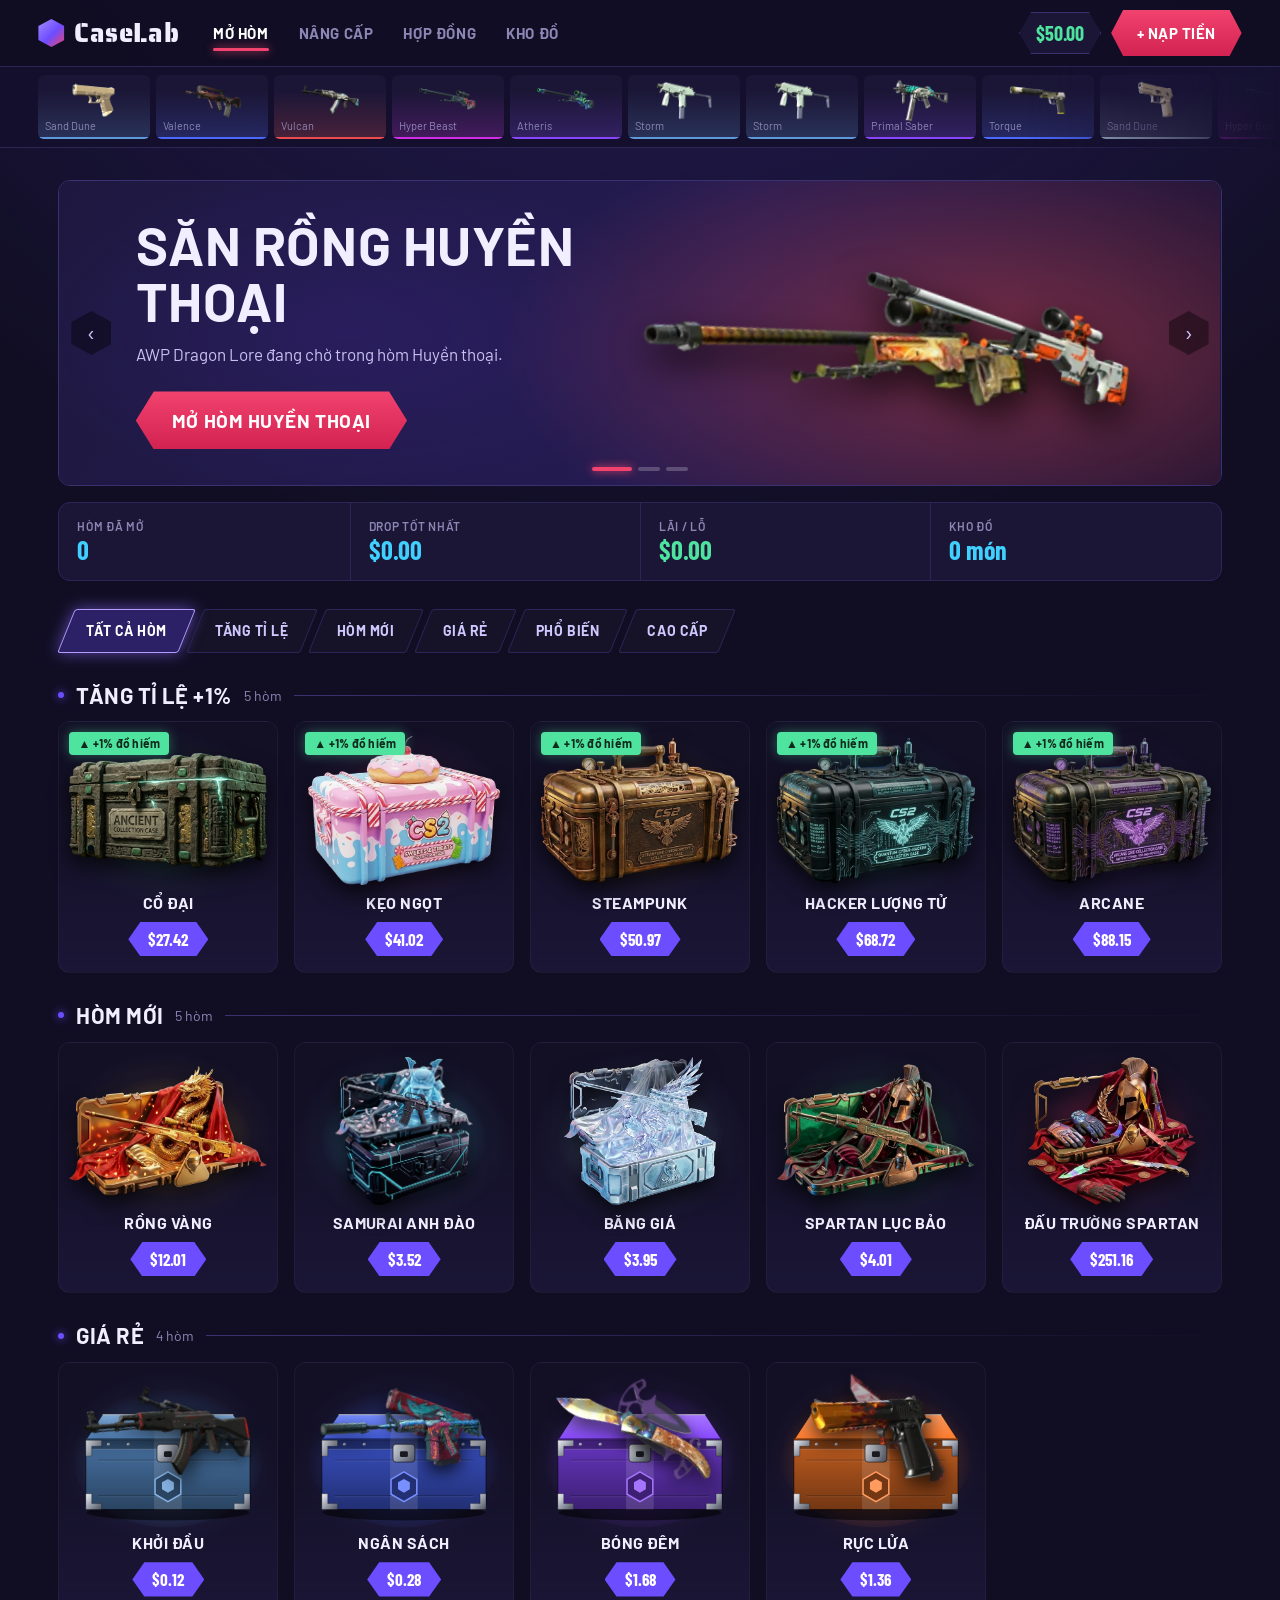
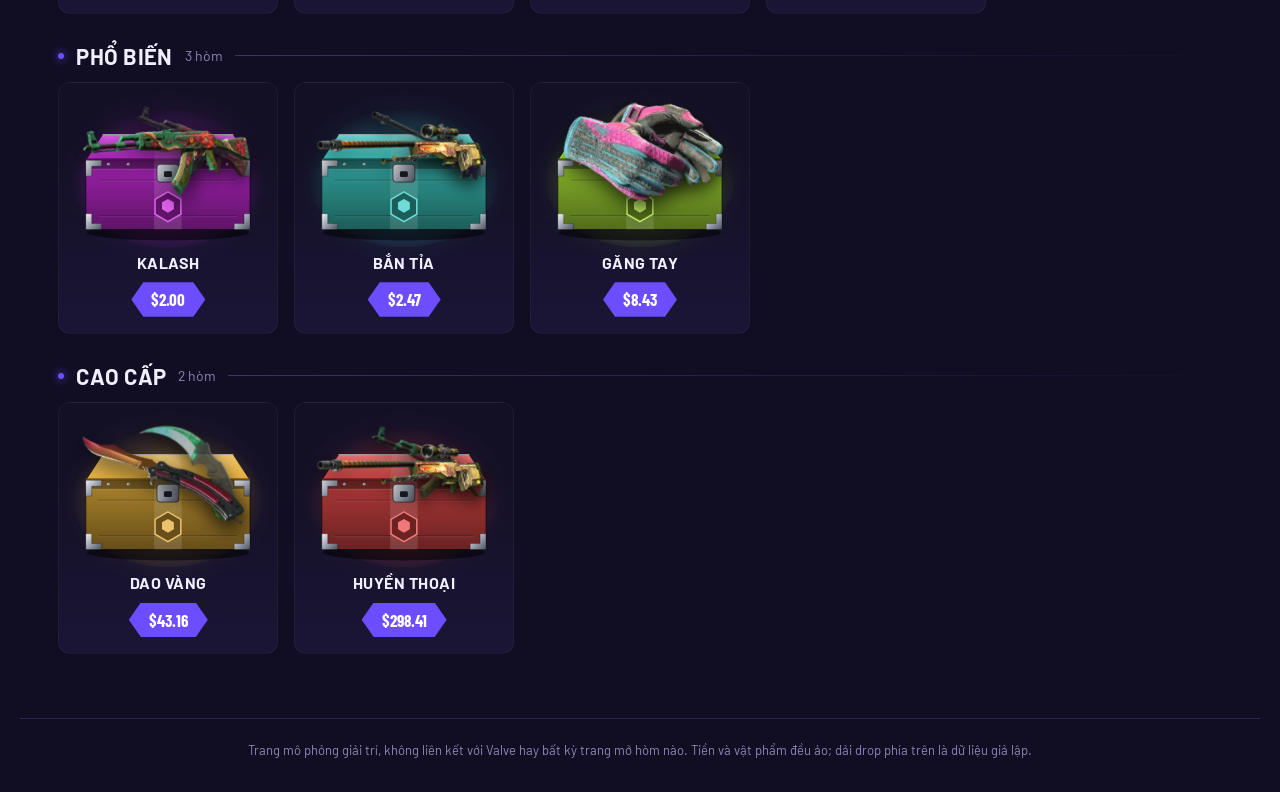
==== commit 9aced490: "Add files via upload" ====
--- a/index.html
+++ b/index.html
@@ -5,6 +5,7 @@
 <meta name="viewport" content="width=device-width,initial-scale=1">
 <title>CaseLab – Mở hòm</title>
 <link rel="preconnect" href="https://fonts.googleapis.com">
+<link rel="preconnect" href="https://fonts.gstatic.com" crossorigin>
 <link href="https://fonts.googleapis.com/css2?family=Barlow:wght@400;500;600;700&family=Barlow+Condensed:wght@500;600;700&family=Saira+Stencil+One&display=swap" rel="stylesheet">
 <link rel="stylesheet" href="css/style.css">
 <script src="js/data.js" defer></script>
@@ -17,20 +18,7 @@
 <script src="js/main.js" defer></script>
 </head>
 <body data-page="cases">
-<header>
-  <a class="logo" href="index.html"><i></i>CaseLab</a>
-  <nav id="nav">
-    <a href="index.html" data-t="cases">Mở hòm</a>
-    <a href="html/upgrade.html" data-t="upgrade">Nâng cấp</a>
-    <a href="html/contract.html" data-t="contract">Hợp đồng</a>
-    <a href="html/inventory.html" data-t="inv">Kho đồ</a>
-  </nav>
-  <div class="wallet">
-    <div class="bal" id="bal">$0.00</div>
-    <button class="btn pri" id="depBtn">+ Nạp tiền</button>
-  </div>
-</header>
-<div class="feed" id="feed" aria-label="Drop trực tiếp (mô phỏng)"></div>
+<script src="js/layout.js"></script>
 <main>
   <section class="sec on" id="s-cases">
     <div class="bn" id="bn">
@@ -43,14 +31,5 @@
     <div id="caseGroups"></div>
   </section>
 </main>
-<footer>Trang mô phỏng giải trí, không liên kết với Valve hay bất kỳ trang mở hòm nào. Tiền và vật phẩm đều ảo; dải drop phía trên là dữ liệu giả lập.</footer>
-
-<div class="modal" id="mDep"><div class="box">
-  <h2>Nạp tiền ảo</h2><p class="note">Chọn mức nạp hoặc nhập số tùy ý.</p>
-  <div class="amts" id="amts"><button>5</button><button>10</button><button class="on">25</button><button>50</button><button>100</button><button>500</button></div>
-  <input type="number" id="amtIn" min="0.01" step="0.01" value="25" aria-label="Số tiền">
-  <div class="row actions mt16"><button class="btn" data-close>Hủy</button><button class="btn pri" id="depOk">Nạp</button></div>
-</div></div>
-<div class="toast" id="toast"></div>
 </body>
 </html>
--- a/css/style.css
+++ b/css/style.css
@@ -53,7 +53,7 @@
 /* ---------- Buttons (lục giác như trang nâng cấp) ---------- */
 .btn{display:inline-flex;align-items:center;justify-content:center;gap:6px;min-height:46px;padding:0 26px;border:0;border-radius:0;
   clip-path:var(--hexpath);font:700 15px/1 Barlow,sans-serif;text-transform:uppercase;letter-spacing:.03em;white-space:nowrap;
-  background:var(--u-p2);color:var(--u-soft);transition:background .15s,color .15s}
+  background:var(--u-p2);color:var(--u-soft);text-decoration:none;transition:background .15s,color .15s}
 .btn:hover{background:#30276a;color:#fff}
 .btn.pri{background:linear-gradient(180deg,#f2436f,#d22251);color:#fff}
 .btn.pri:hover{background:#ff4f7a}
@@ -64,7 +64,7 @@
 
 /* ---------- Header ---------- */
 header{position:sticky;top:0;z-index:20;display:flex;align-items:center;gap:20px;flex-wrap:wrap;padding:10px max(3vw,14px);
-  background:#110e24ee;backdrop-filter:blur(8px);border-bottom:1px solid var(--line)}
+  background:#110e24f7;border-bottom:1px solid var(--line)} /* nền gần đặc thay cho backdrop-filter: cuộn trang mượt hơn */
 .logo{display:flex;align-items:center;gap:10px;font:400 26px/1 "Saira Stencil One",var(--cond);letter-spacing:.02em;color:inherit;text-decoration:none}
 .logo i{width:26px;height:28px;background:linear-gradient(135deg,#a68bff,var(--u-pur) 55%,var(--u-pink));
   clip-path:polygon(50% 0,100% 25%,100% 75%,50% 100%,0 75%,0 25%);filter:drop-shadow(0 0 6px #6c4dff99)}
@@ -84,7 +84,7 @@
 .box h2{justify-content:center}
 
 /* ---------- Live feed ---------- */
-.feed{display:flex;gap:6px;padding:8px max(3vw,14px);overflow:hidden;background:var(--bg2);border-bottom:1px solid var(--line);
+.feed{display:flex;gap:6px;padding:8px max(3vw,14px);overflow:hidden;contain:layout paint;background:var(--bg2);border-bottom:1px solid var(--line);
   -webkit-mask-image:linear-gradient(90deg,#000 80%,transparent);mask-image:linear-gradient(90deg,#000 80%,transparent)}
 .feed .mini{position:relative;flex:0 0 112px;height:64px;border-radius:var(--r-s);overflow:hidden;animation:pop .4s ease;
   background:linear-gradient(0deg,color-mix(in srgb,var(--rc,#555) 22%,transparent),transparent 75%),var(--p1)}
@@ -102,11 +102,12 @@
 .ttl{display:flex;align-items:center;justify-content:space-between;gap:12px;flex-wrap:wrap;margin:6px 0 16px}
 .back{display:inline-flex;align-items:center;min-height:44px;padding-right:6px;color:var(--mute);font:700 14px/1 Barlow,sans-serif;text-transform:uppercase;letter-spacing:.04em;text-decoration:none}
 .back:hover{color:var(--ink)}
-footer{max-width:70ch;margin:0 auto;padding:24px 16px 32px;color:var(--mute);font-size:13px;text-align:center}
+footer{max-width:1240px;margin:0 auto;padding:22px 16px 32px;border-top:1px solid var(--line);color:var(--mute);font-size:13px;text-align:center;text-wrap:balance}
+html{scrollbar-color:#30276a var(--bg)}
 
 /* ---------- Banner ---------- */
 .bn{position:relative;overflow:hidden;border-radius:var(--r-m);margin-bottom:16px;border:1px solid var(--line2)}
-.bn-track{display:flex;transition:transform .6s cubic-bezier(.3,.7,.2,1)}
+.bn-track{display:flex;transition:transform .6s cubic-bezier(.3,.7,.2,1);will-change:transform}
 .bn-s{flex:0 0 100%;display:grid;grid-template-columns:minmax(0,1fr) minmax(0,1fr);align-items:center;gap:24px;min-height:300px;
   padding:32px clamp(56px,6vw,84px);
   background:radial-gradient(60% 110% at 80% 55%,color-mix(in srgb,var(--c) 45%,transparent),transparent 70%),
@@ -138,10 +139,13 @@
 .tabs2{display:flex;gap:8px;flex-wrap:wrap;margin:0 0 8px;padding:0 8px}
 .gh{display:flex;align-items:center;gap:12px;margin:30px 0 14px}
 .gh h2{font-size:22px}
-.gh span{color:var(--mute);font-size:14px}
+.gh span{color:var(--mute);font-size:14px;white-space:nowrap}
+.gh::after{content:"";flex:1;height:1px;background:linear-gradient(90deg,var(--line2),transparent)}
 .grid{display:grid;grid-template-columns:repeat(auto-fill,minmax(200px,1fr));gap:16px}
-.case{display:block;color:inherit;text-decoration:none;padding:14px 10px 16px;border-radius:var(--r-m);text-align:center;background:linear-gradient(180deg,transparent 30%,var(--p1));border:1px solid transparent;transition:border-color .2s,background-color .2s}
-.case:hover{border-color:color-mix(in srgb,var(--c) 45%,var(--line))}
+.case{display:block;color:inherit;text-decoration:none;padding:14px 10px 16px;border-radius:var(--r-m);text-align:center;
+  background:radial-gradient(70% 50% at 50% 38%,color-mix(in srgb,var(--c) 14%,transparent),transparent 70%),linear-gradient(180deg,#ffffff03 30%,var(--p1));
+  border:1px solid #ffffff0a;transition:border-color .2s,box-shadow .2s}
+.case:hover{border-color:color-mix(in srgb,var(--c) 55%,var(--line));box-shadow:0 14px 34px -16px color-mix(in srgb,var(--c) 70%,transparent)}
 .case h3{font:700 16px/1.2 Barlow,sans-serif;text-transform:uppercase;letter-spacing:.03em;margin:8px 0 10px;color:var(--ink)}
 .price{display:inline-block;padding:7px 20px;clip-path:var(--hexpath);font:700 17px/1.2 var(--cond);background:var(--u-pur);color:#fff}
 .case:hover .price{background:linear-gradient(180deg,#f2436f,#d22251)}
@@ -150,7 +154,7 @@
 .cv{position:relative;aspect-ratio:4/3;width:100%}
 .cv svg{position:absolute;inset:0;width:100%;height:100%;overflow:visible}
 .cv img{position:absolute;object-fit:contain;filter:drop-shadow(0 8px 10px #000b);transition:transform .3s}
-.cv-img::before{content:"";position:absolute;left:8%;right:8%;top:14%;bottom:4%;border-radius:50%;background:radial-gradient(closest-side,color-mix(in srgb,var(--c) 45%,transparent),transparent);filter:blur(6px)}
+.cv-img::before{content:"";position:absolute;left:8%;right:8%;top:14%;bottom:4%;border-radius:50%;background:radial-gradient(closest-side,color-mix(in srgb,var(--c) 45%,transparent),transparent)}
 .cv-img .ci{left:0;top:0;width:100%;height:100%}
 .case:hover .cv-img .ci{transform:translateY(-6px) scale(1.04)}
 .cv .g1{left:8%;top:-2%;width:84%;transform:rotate(-12deg)}
@@ -162,7 +166,7 @@
 .stage{position:relative;margin-bottom:30px;padding:26px clamp(14px,2vw,26px) 22px;border-radius:var(--r-m);overflow:hidden;
   background:radial-gradient(40% 60% at 50% 45%,#4b2fb055,transparent 70%),linear-gradient(180deg,#1a1535,#110e24);border:1px solid var(--u-line)}
 .reels{display:grid;gap:8px}
-.reel{position:relative;height:150px;overflow:hidden;border-radius:var(--r-s);background:#0f0c20;box-shadow:inset 0 0 0 1px #ffffff0a}
+.reel{position:relative;height:150px;overflow:hidden;contain:layout paint;border-radius:var(--r-s);background:#0f0c20;box-shadow:inset 0 0 0 1px #ffffff0a}
 .strip{display:flex;gap:6px;position:absolute;left:0;top:5px;will-change:transform}
 .reel::before{content:"";position:absolute;inset:0;z-index:1;pointer-events:none;background:linear-gradient(90deg,#0f0c20,transparent 18%,transparent 82%,#0f0c20)}
 .reel::after{content:"";position:absolute;left:50%;top:0;bottom:0;width:16px;margin-left:-8px;z-index:2;background:var(--u-pink);
@@ -192,7 +196,8 @@
 .it{position:relative;flex:0 0 140px;height:140px;overflow:hidden;border-radius:var(--r-s);
   background:radial-gradient(90% 70% at 50% 100%,color-mix(in srgb,var(--rc) 22%,transparent),transparent 70%),linear-gradient(180deg,#241d48,#1a1536);
   box-shadow:inset 0 -3px 0 var(--rc),inset 0 0 0 1px #ffffff0a}
-.it::before{content:"";position:absolute;left:50%;top:40%;width:90px;height:60px;margin:-30px 0 0 -45px;background:var(--rc);filter:blur(30px);opacity:.22}
+/* quầng màu độ hiếm: gradient thay cho filter:blur — rẻ hơn nhiều khi có hàng trăm thẻ */
+.it::before{content:"";position:absolute;left:50%;top:40%;width:150px;height:120px;margin:-60px 0 0 -75px;background:radial-gradient(closest-side,var(--rc),transparent);opacity:.3}
 .it .gi{position:absolute;left:6px;top:8px;width:calc(100% - 12px);height:80px;object-fit:contain;filter:drop-shadow(0 6px 6px #000a);transition:transform .2s}
 .it:hover .gi{transform:scale(1.06)}
 .it .nm{position:absolute;left:8px;right:8px;bottom:24px;font-size:13px;font-weight:600;line-height:1.2;white-space:nowrap;overflow:hidden;text-overflow:ellipsis}
@@ -215,7 +220,8 @@
 
 .items,.odds{display:grid;grid-template-columns:repeat(auto-fill,minmax(140px,1fr));gap:10px}
 .items .it{flex:none;width:auto}
-.sel .it{cursor:pointer}
+.sel .it{cursor:pointer;transition:background-color .15s}
+.sel .it:hover{box-shadow:inset 0 -3px 0 var(--rc),inset 0 0 0 1px #8a6bff80}
 .sel .it.pick{box-shadow:inset 0 -3px 0 var(--rc),inset 0 0 0 2px var(--acc-hi);background-color:#2c2366}
 .sel .it.pick::after{content:"✓";position:absolute;top:6px;right:6px;width:20px;height:20px;display:grid;place-items:center;
   border-radius:4px;font-size:12px;font-weight:700;background:var(--acc-hi);color:#fff}
@@ -224,9 +230,9 @@
 /* ---------- Panels & summaries ---------- */
 .pane{padding:14px;border-radius:var(--r-m);background:var(--p1);border:1px solid var(--line)}
 .pane h3{display:flex;justify-content:space-between;align-items:center;gap:8px;margin-bottom:12px;font-size:21px;font-weight:600}
-.pane h3 span{font:600 15px Barlow;color:var(--mute)}
-.pane h3 input{width:190px;min-height:38px;padding:0 10px;border-radius:var(--r-s);border:1px solid var(--u-line);background:var(--field);color:var(--ink);font:500 14px Barlow}
-.scroll{max-height:420px;overflow-y:auto;padding-right:4px;scrollbar-width:thin;scrollbar-color:var(--p3) transparent}
+.pane h3 span{font:600 15px Barlow,sans-serif;color:var(--mute)}
+.pane h3 input{width:190px;min-height:38px;padding:0 10px;border-radius:var(--r-s);border:1px solid var(--u-line);background:var(--field);color:var(--ink);font:500 14px Barlow,sans-serif}
+.scroll{max-height:420px;overflow-y:auto;contain:content;padding-right:4px;scrollbar-width:thin;scrollbar-color:var(--p3) transparent}
 .sum{display:flex;gap:10px;flex-wrap:wrap;margin-bottom:16px}
 .sum div{min-width:140px;padding:12px 18px;border-radius:var(--r-s);background:var(--p1);border:1px solid var(--line);border-top:2px solid var(--u-pur)}
 .sum small{color:var(--mute);font:600 12px/1.6 Barlow,sans-serif;text-transform:uppercase;letter-spacing:.06em}
@@ -293,7 +299,8 @@
 .chs input::-moz-range-thumb{width:12px;height:12px;border-radius:50%;background:#1b1636;border:3px solid #6fb2ff;box-shadow:0 0 10px #3d9bff}
 .chs input:disabled{opacity:.35;cursor:not-allowed}
 .ug-mid .note{margin:12px 0 0;font-size:13px;color:var(--u-mute)}
-#ndl{transform-origin:150px 150px;transition:transform 4.5s cubic-bezier(.12,.75,.1,1)}
+/* kim: lớp SVG riêng, xoay trên GPU */
+.gauge .ndl{position:absolute;inset:0;pointer-events:none;transform-origin:50% 50%;will-change:transform;transition:transform 4.5s cubic-bezier(.12,.75,.1,1)}
 #arc{transition:stroke-dasharray .35s ease,stroke .3s}
 .gauge.win .g-read b{color:var(--u-green)}.gauge.lose .g-read b{color:#ff4d6d}
 .gauge.win #arc{stroke:var(--u-green)}.gauge.lose #arc{stroke:#ff4d6d}
@@ -309,20 +316,30 @@
 .up2{display:grid;grid-template-columns:minmax(0,1fr) minmax(0,1fr);gap:16px}
 
 /* ---------- Modals ---------- */
-.modal{position:fixed;inset:0;z-index:50;display:none;place-items:center;padding:16px;background:#080a0ccc;backdrop-filter:blur(3px)}
-.modal.on{display:grid}
+/* nền tối gần đặc thay cho backdrop-filter: hộp thoại hiện lên không bị khựng */
+.modal{position:fixed;inset:0;z-index:50;display:none;place-items:center;padding:16px;background:#07051add}
+.modal.on{display:grid;animation:fade .2s ease}
+@keyframes fade{from{opacity:0}}
 .box{width:min(720px,100%);max-height:90vh;overflow:auto;padding:24px;border-radius:var(--r-m);text-align:center;
   background:radial-gradient(60% 50% at 50% 0,#4b2fb044,transparent 70%),linear-gradient(180deg,#1f1944,#15112e);
   border:1px solid var(--line2);box-shadow:0 30px 60px #000a;animation:rise .25s ease}
 @keyframes rise{from{transform:translateY(10px) scale(.98);opacity:0}}
 .box h2{font-size:28px;margin-bottom:8px}
 .box .items{margin:18px 0;justify-content:center;grid-template-columns:repeat(auto-fit,minmax(140px,170px))}
+.box .items .it{height:160px}.box .items .it .gi{height:96px}
+/* hộp kết quả: viền và quầng theo màu độ hiếm món tốt nhất; thua = đỏ */
+#mWin .box{border-color:color-mix(in srgb,var(--rc,#6c4dff) 55%,var(--line2));
+  background:radial-gradient(60% 45% at 50% 0,color-mix(in srgb,var(--rc,#6c4dff) 30%,transparent),transparent 70%),linear-gradient(180deg,#1f1944,#15112e)}
+#mWin .box.rare{box-shadow:0 0 0 1px var(--rc),0 0 60px -10px var(--rc),0 30px 60px #000a}
+#mWin .box.rare h2{color:color-mix(in srgb,var(--rc) 70%,#fff)}
+#mWin .box.lose h2{color:#ff6b86}
+#mWin .box.lose .items{display:none}
 .box.box-sm{width:min(420px,100%)}
 .amts{display:grid;grid-template-columns:repeat(3,minmax(0,1fr));gap:8px;margin:16px 0}
 .amts button{min-height:56px;border-radius:var(--r-s);background:#ffffff06;border:1px solid var(--u-line);font:700 21px/1 var(--cond);color:var(--u-soft)}
 .amts button:hover{border-color:#5b4bb0;background:#ffffff0d}
 .amts button.on{border-color:#b39bff;color:#fff;background:#6c4dff4d;box-shadow:0 0 14px #8a6bff66}
-input[type=number]{width:100%;min-height:46px;padding:0 12px;border-radius:var(--r-s);border:1px solid var(--u-line);background:var(--field);color:var(--ink);font:600 17px Barlow}
+input[type=number]{width:100%;min-height:46px;padding:0 12px;border-radius:var(--r-s);border:1px solid var(--u-line);background:var(--field);color:var(--ink);font:600 17px Barlow,sans-serif}
 
 .toast{position:fixed;left:50%;bottom:20px;z-index:60;transform:translate(-50%,8px);padding:11px 18px 11px 16px;border-radius:var(--r-s);
   background:var(--u-p2);border:1px solid var(--line2);border-left:3px solid var(--u-pink);box-shadow:0 12px 30px #0008;
@@ -331,7 +348,14 @@
 
 /* ---------- Tiện ích (thay cho style inline trong HTML) ---------- */
 .ttl h2.h-sm{font-size:22px}
-#ctBtn{margin-bottom:16px}
+/* hợp đồng: các ô tổng + nút ký cùng một hàng */
+.ct-bar{display:flex;align-items:center;justify-content:space-between;gap:16px;flex-wrap:wrap;margin-bottom:8px}
+.ct-bar .sum{margin:0}
+.ct-hint{margin:0 0 16px}
+/* trạng thái trống có nút hành động */
+.empty{display:grid;justify-items:center;gap:14px}
+/* màn hình cảm ứng không có hover: nút Bán luôn hiện */
+@media(hover:none){.it .sell{opacity:1}}
 .reset-row{margin-top:32px}
 .row.actions{justify-content:center}
 .mt14{margin-top:14px}.mt16{margin-top:16px}
@@ -354,15 +378,130 @@
   .stats div:nth-child(n+3){border-top:1px solid var(--line)}
 }
 @media(max-width:600px){
-  header{gap:8px}
-  .wallet{margin-left:0;width:100%}
-  .wallet .bal{flex:1}
-  nav{width:100%}
-  nav a{flex:1;padding:0 6px}
+  /* header gọn 2 dòng: logo + ví / menu */
+  header{gap:6px 10px;padding:8px 14px 0}
+  .logo{font-size:22px;gap:8px}.logo i{width:22px;height:24px}
+  .wallet{order:2;margin-left:auto;gap:6px}
+  .bal{padding:8px 12px;font-size:17px}
+  #depBtn{min-height:38px;padding:0 16px;font-size:13px}
+  nav{order:3;width:100%}
+  nav a{flex:1;min-height:42px;padding:0 4px;font-size:13px;letter-spacing:.02em}
+  nav a.on::after{left:10px;right:10px;bottom:3px}
+  .feed{padding:6px 14px}.feed .mini{flex-basis:96px;height:56px}.mini .gi{height:38px}
+  /* banner: mũi tên xuống đáy để không đè chữ */
+  .bn-s{padding:24px 20px 52px}
+  .bn-arr{top:auto;bottom:6px;transform:none}
+  /* lọc nhóm hòm: một hàng cuộn ngang */
+  .tabs2{flex-wrap:nowrap;overflow-x:auto;padding:4px 10px;margin-inline:-14px;scrollbar-width:none}
+  .tabs2::-webkit-scrollbar{display:none}
+  .tabs2 button{flex:none;padding:0 16px;font-size:13px}
+  /* hòm 2 cột */
+  .grid{grid-template-columns:repeat(2,minmax(0,1fr));gap:10px}
+  .case{padding:10px 6px 12px}
+  .case h3{font-size:13px;margin:6px 0 8px}
+  .price{padding:6px 14px;font-size:15px}
+  .case .tag{top:6px;left:6px;font-size:10px;padding:3px 6px}
+  /* vật phẩm 3 cột */
+  .items,.odds{grid-template-columns:repeat(3,minmax(0,1fr));gap:8px}
   .it{flex-basis:120px;height:124px}
+  .items .it .gi,.odds .it .gi{height:64px}
+  .it .nm{font-size:12px}
   .btn.big{min-width:0;width:100%}
-  .ttl h2,.gh h2{font-size:21px}
+  .ttl h2,.gh h2{font-size:19px}
+  .gh{margin:24px 0 10px}
   .seg{gap:4px}.seg button{min-width:44px;padding:0 8px}
+  .slot{height:230px}
+  .mults{grid-template-columns:repeat(3,auto)}
+  .stage{padding:18px 10px}
+  .sum div{min-width:0;flex:1 1 40%}
+}
+/* ================= Tối ưu điện thoại ================= */
+a,button,summary,[tabindex]{-webkit-tap-highlight-color:transparent}
+@media(hover:none){
+  .it .sell{padding:8px 13px;font-size:13px}           /* nút Bán dễ bấm bằng ngón tay */
+  .case:hover .cv .g1,.case:hover .cv .g2,.case:hover .cv-img .ci{transform:none}
+}
+/* --- Nâng cấp: 2 ô vật phẩm cạnh nhau, vòng quay ở giữa, nút Nâng cấp ngay dưới --- */
+@media(max-width:900px){
+  .ug{grid-template-columns:minmax(0,1fr) minmax(0,1fr);gap:12px 10px;padding:14px 12px 18px;
+    grid-template-areas:"l r" "m m" "btn btn" "mul mul" "pick pick" "sum sum"}
+  .ug-side{display:contents}
+  .ug-mid{order:0;grid-area:m}
+  #upL{grid-area:l}#upR{grid-area:r}
+  #upBtn{grid-area:btn;justify-self:stretch;width:100%;min-width:0}
+  #mults{grid-area:mul;justify-self:center}
+  #upPick,#upClr{grid-area:pick;justify-self:center}
+  #upIn{grid-area:sum;justify-self:center}
+  .slot{height:210px;border-radius:10px;background:#ffffff05;border:1px solid var(--u-line);overflow:hidden}
+  .si .glow{top:38%;width:150px;height:150px}
+  .si .hex,.ug-side.r .si .hex{top:38%;width:100px;height:116px;transform:translate(-50%,-50%)}
+  .si .big{top:38%;width:84%;max-height:96px}
+  .si .nm,.ug-side.r .si .nm,.si .cyc~.nm{left:6px;right:6px;bottom:30px;max-width:none;text-align:center;justify-items:center}
+  .si .nm span{font-size:12px;white-space:nowrap;overflow:hidden;text-overflow:ellipsis;max-width:100%}
+  .si .nm b{font-size:15px}.si .nm small{display:none}.si .nm i{font-size:10px}
+  .si .pz,.ug-side.r .si .pz{left:0;right:0;top:auto;bottom:8px;text-align:center;font-size:17px}
+  .si .x{top:6px;right:6px;width:30px;height:30px;font-size:19px}
+  .si .more{top:6px;left:6px;padding:3px 8px;font-size:12px}
+  .cyc{left:6px;top:38%;bottom:auto;transform:translateY(-50%);gap:6px}
+  .cyc button{width:28px;height:32px;font-size:11px}
+  .slot .ghost{top:38%;width:72%}
+  .slot .hint{top:auto;bottom:12px;padding:0 10px;font-size:13px;line-height:1.3}
+  .how{font-size:13px;margin-bottom:0}
+  .gauge{max-width:min(320px,86vw)}
+  .chs{margin-top:6px}
+  .ug-mid .note{margin-top:8px;font-size:12px}
+  .btn.hx{min-height:52px;font-size:17px;padding:0 26px}
+  #upPick .btn.hx.dim{min-height:44px;padding:0 18px;font-size:13px}
+  .sumbox{padding:10px 16px}
+  .mults{grid-template-columns:repeat(6,auto);gap:6px}
+  .mults button{min-width:44px;min-height:42px;padding:0 6px;font-size:14px}
+  .up-ttl{font-size:20px;margin-bottom:12px}
+  .pane{padding:12px}
+  .pane h3{font-size:18px;flex-wrap:wrap}
+  .pane h3 input{width:100%;font-size:16px}            /* >=16px để iPhone không tự phóng to khi gõ */
+  .scroll{max-height:60vh}
+  .rush{gap:8px 14px;margin-bottom:10px}.rush .rt{font-size:34px}.rush .rt::after{font-size:26px}
+  .rush img{width:70px;height:46px}.rush small{font-size:13px}.rush span{font-size:18px}
+}
+@media(max-width:600px){
+  /* banner thấp hơn để thấy danh sách hòm sớm hơn */
+  .bn-s{min-height:0;gap:10px;padding:18px 16px 50px}
+  .bn-art{height:150px}
+  .bn-art .gi:nth-child(1){left:6%;top:0;width:58%}
+  .bn-art .gi:nth-child(2){right:6%;bottom:0;width:44%}
+  .bn-s h1{font-size:clamp(24px,7vw,32px)}
+  .bn-s p{font-size:14px;margin:8px auto 14px}
+  .stats b{font-size:21px}
+  /* bảng kết quả: lưới 3 cột gọn, nút xếp dọc full chiều ngang */
+  .modal{padding:10px}
+  .box{padding:18px 14px;max-height:92vh}
+  .box h2{font-size:22px}
+  .box .items{grid-template-columns:repeat(auto-fit,minmax(88px,102px));gap:8px;margin:12px 0}
+  .box .items .it{height:120px}.box .items .it .gi{height:62px}
+  .box .row.actions{flex-direction:column;align-items:stretch;gap:8px}
+  .box .row.actions .btn{width:100%;margin:0}
+  .box.box-sm .row.actions{flex-direction:row}.box.box-sm .row.actions .btn{flex:1}
+  #mDep .row.actions{flex-direction:row}#mDep .row.actions .btn{flex:1}
+  input[type=number]{font-size:16px}
+  /* hợp đồng: thanh tóm tắt + nút ký dính đáy màn hình */
+  #s-contract.on{display:flex;flex-direction:column}
+  #s-contract .ttl{order:0}#s-contract .ct-hint{order:1}#ctInv{order:2}#s-contract .ct-bar{order:3;margin-top:12px}
+  .ct-bar{position:sticky;bottom:0;z-index:6;margin:0 -14px 8px;padding:10px 14px calc(10px + env(safe-area-inset-bottom));
+    background:linear-gradient(180deg,#0f0b24ee,#0f0b24);border-top:1px solid var(--u-line);backdrop-filter:blur(6px);gap:8px}
+  .ct-bar .sum{width:100%;flex-wrap:nowrap;gap:6px}
+  .ct-bar .sum div{flex:1 1 0;min-width:0;padding:8px 10px}
+  .ct-bar .sum small{font-size:10px}
+  .ct-bar .sum b{font-size:15px;line-height:1.2;overflow-wrap:anywhere}
+  .ct-bar .btn{width:100%;min-height:50px}
+  /* trang mở hòm */
+  .ctrl{gap:10px}
+  #openBtn{flex:1 1 60%}
+}
+@media(max-width:380px){
+  nav a{font-size:12px}
+  .items,.odds{gap:6px}
+  .it .nm{font-size:11px}.it .pr{font-size:13px}
+  .mults{gap:4px}.mults button{min-width:40px;font-size:13px}
 }
 @media(prefers-reduced-motion:reduce){
   .idle .cv,.feed .mini,.box{animation:none}
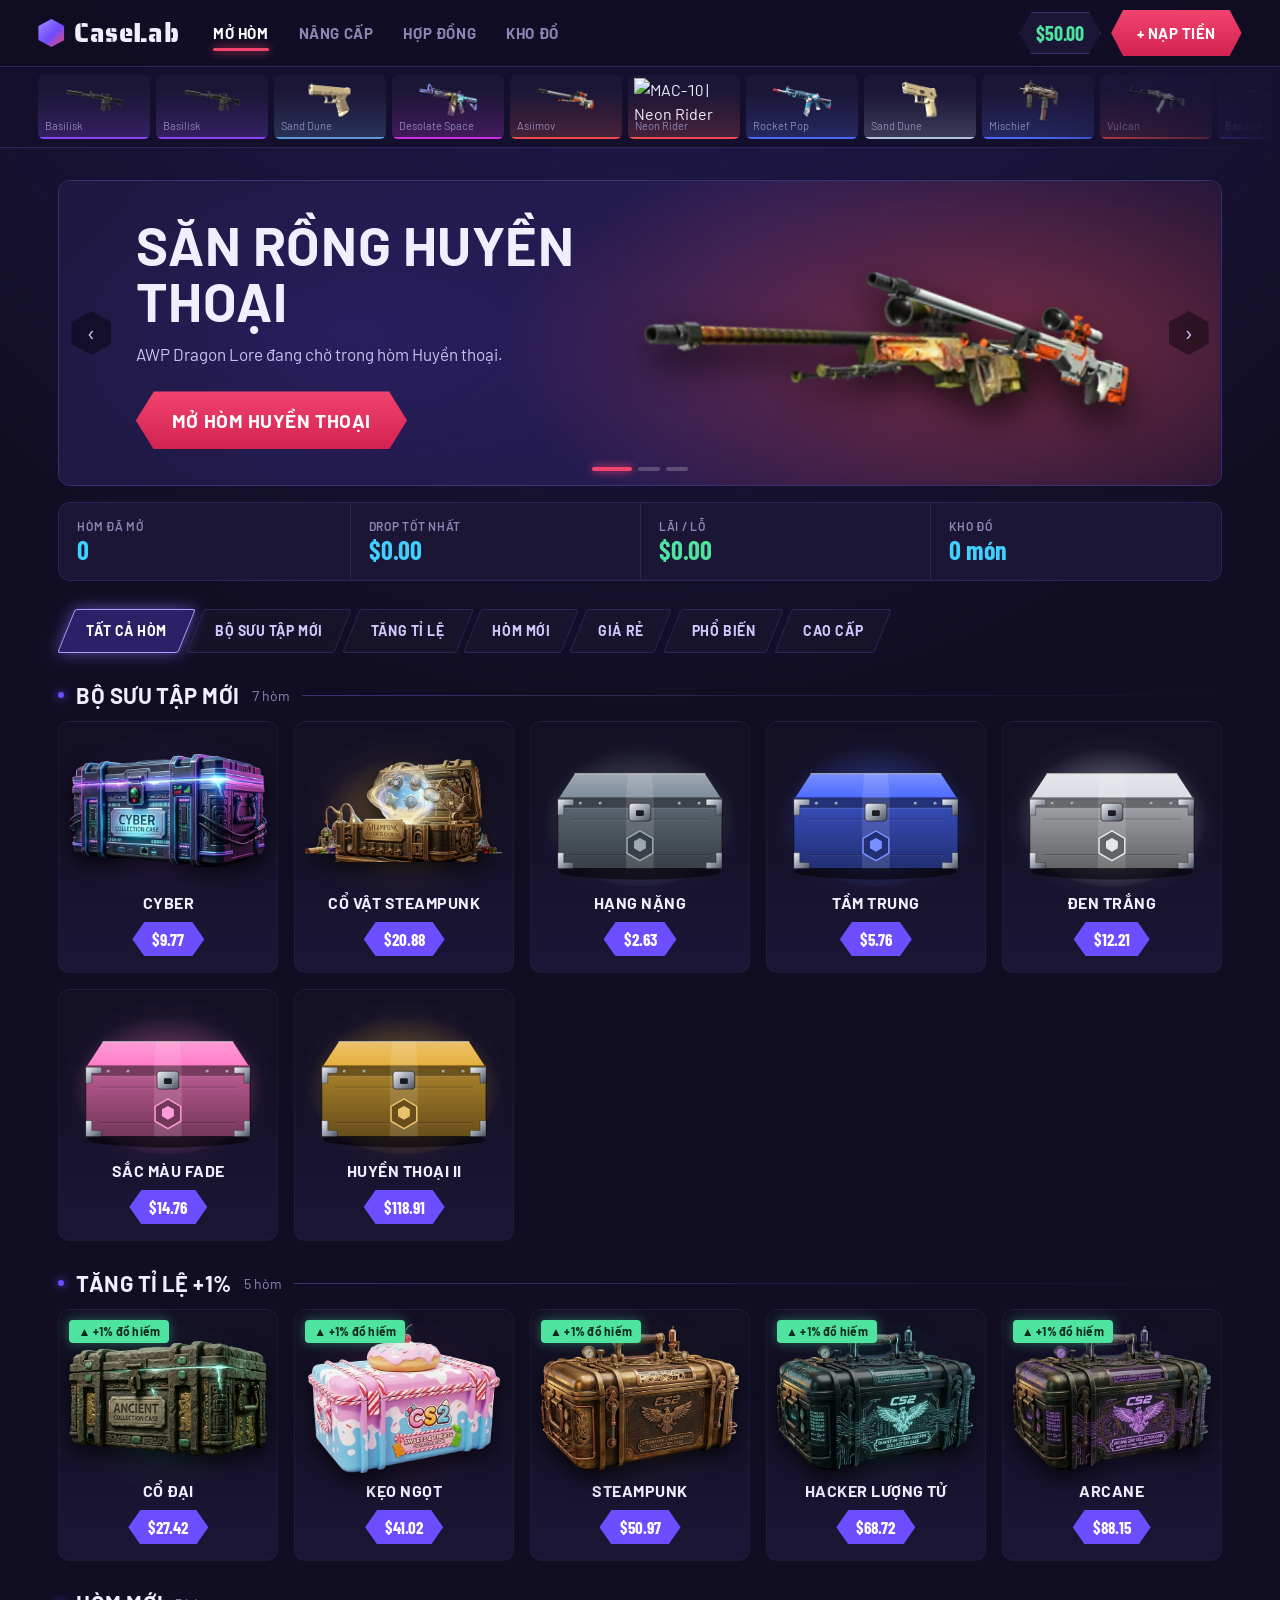
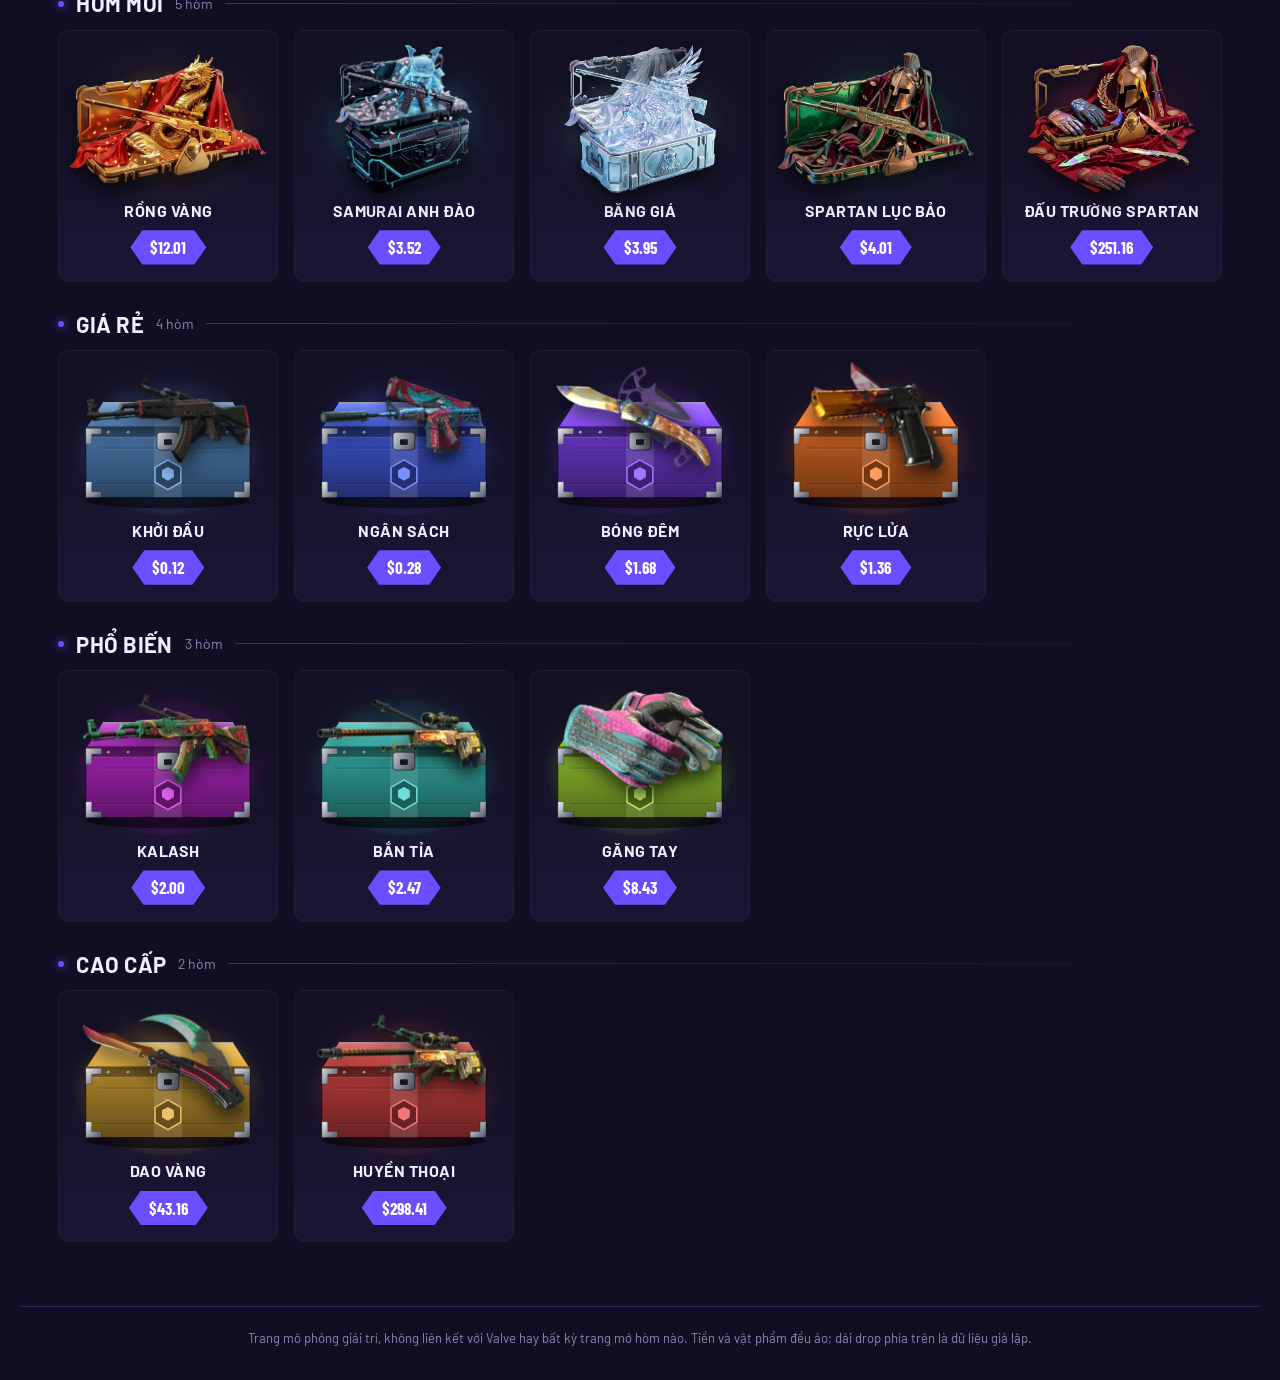
==== commit 56ee3664: "Add files via upload" ====
--- a/index.html
+++ b/index.html
@@ -27,7 +27,7 @@
       <div class="bn-dots" id="bnDots"></div>
     </div>
     <div class="stats" id="heroStats"></div>
-    <div class="tabs2"><button class="on" data-g="all">Tất cả hòm</button><button data-g="0">Tăng tỉ lệ</button><button data-g="1">Hòm mới</button><button data-g="2">Giá rẻ</button><button data-g="3">Phổ biến</button><button data-g="4">Cao cấp</button></div>
+    <div class="tabs2"><button class="on" data-g="all">Tất cả hòm</button><button data-g="0">Bộ sưu tập mới</button><button data-g="1">Tăng tỉ lệ</button><button data-g="2">Hòm mới</button><button data-g="3">Giá rẻ</button><button data-g="4">Phổ biến</button><button data-g="5">Cao cấp</button></div>
     <div id="caseGroups"></div>
   </section>
 </main>
--- a/css/style.css
+++ b/css/style.css
@@ -301,9 +301,49 @@
 .ug-mid .note{margin:12px 0 0;font-size:13px;color:var(--u-mute)}
 /* kim: lớp SVG riêng, xoay trên GPU */
 .gauge .ndl{position:absolute;inset:0;pointer-events:none;transform-origin:50% 50%;will-change:transform;transition:transform 4.5s cubic-bezier(.12,.75,.1,1)}
-#arc{transition:stroke-dasharray .35s ease,stroke .3s}
+.zone{transition:stroke .3s}
 .gauge.win .g-read b{color:var(--u-green)}.gauge.lose .g-read b{color:#ff4d6d}
-.gauge.win #arc{stroke:var(--u-green)}.gauge.lose #arc{stroke:#ff4d6d}
+.gauge.win .zone{stroke:var(--u-green)}.gauge.lose .zone{stroke:#ff4d6d}
+/* vệt đuôi của kim: mờ khi đứng yên, sáng rõ khi đang quay */
+.ndl .trail{opacity:.7;transition:opacity .5s}
+.gauge.spin .ndl .trail{opacity:1}
+/* RUSH: viền và vùng thắng chuyển sang cam */
+.gauge.rushy .gd{stroke:#ffb35c}.gauge.rushy .gd-glow{stroke:#ff8a3c}
+.gauge.rushy .zone{stroke:url(#gArcO)}
+/* thắng: lòng bát giác chuyển xanh ngọc, hiện skin vừa nhận */
+.g-win{position:absolute;inset:10.6%;display:none;flex-direction:column;align-items:center;justify-content:center;gap:2px;text-align:center;pointer-events:none;
+  clip-path:polygon(29.3% 0,70.7% 0,100% 29.3%,100% 70.7%,70.7% 100%,29.3% 100%,0 70.7%,0 29.3%);
+  background:radial-gradient(closest-side,#2ff5c8aa,#0e8f8a88 45%,#0b3b4a 85%),#0a2733;
+  box-shadow:inset 0 0 0 3px #3dffd0}
+.g-win::before{content:"";position:absolute;inset:14%;border-radius:50%;border:2px solid #7dffe2aa;box-shadow:0 0 24px #3dffd0,inset 0 0 24px #3dffd088;animation:ring 1.4s ease-out infinite}
+.g-win img{position:relative;width:66%;aspect-ratio:4/3;object-fit:contain;margin-top:6%;filter:drop-shadow(0 10px 16px #000c)}
+.g-win .gw-p{position:absolute;top:8%;left:0;right:0;font:700 clamp(14px,1.6vw,19px)/1 Barlow,sans-serif;color:#ffd166;text-shadow:0 1px 6px #000a}
+.g-win small{position:relative;margin-top:4px;font:600 12px/1.2 Barlow,sans-serif;color:#bff5ea;text-transform:uppercase;letter-spacing:.06em}
+.g-win b{position:relative;font:700 clamp(16px,1.9vw,22px)/1.15 Barlow,sans-serif;color:#fff}
+.g-win em{position:relative;font:500 12px/1.3 Barlow,sans-serif;font-style:normal;color:#9fd9cf}
+.gauge.win .g-win{display:flex;animation:winpop .45s cubic-bezier(.2,1.4,.4,1)}
+.gauge.win .g-read,.gauge.win .ndl{opacity:0;transition:opacity .2s}
+@keyframes winpop{from{transform:scale(.7);opacity:0}}
+@keyframes ring{from{transform:scale(.85);opacity:1}to{transform:scale(1.15);opacity:0}}
+/* thua: vòng quay bị nhiễu, giật hình */
+.gauge.lose #gauge,.gauge.lose .g-read{animation:glitch .9s steps(1,end)}
+.gauge.lose .ndl{animation:flick .9s steps(1,end)}
+.gauge.lose::after{content:"";position:absolute;inset:6%;pointer-events:none;
+  clip-path:polygon(29.3% 0,70.7% 0,100% 29.3%,100% 70.7%,70.7% 100%,29.3% 100%,0 70.7%,0 29.3%);
+  background:repeating-linear-gradient(0deg,#ff2d6f33 0 2px,transparent 2px 6px);animation:scan .9s linear forwards}
+@keyframes glitch{
+  0%{transform:translate(-7px,2px) skewX(10deg);filter:hue-rotate(-60deg) saturate(2.2);clip-path:inset(12% 0 52% 0)}
+  12%{transform:translate(6px,-3px) skewX(-8deg);filter:hue-rotate(80deg);clip-path:inset(58% 0 8% 0)}
+  24%{transform:translate(-4px,0) skewX(4deg);filter:none;clip-path:inset(0 0 72% 0)}
+  36%{transform:translate(5px,3px);filter:hue-rotate(-30deg) brightness(1.6);clip-path:inset(30% 0 30% 0)}
+  48%{transform:translate(-3px,-2px) skewX(-5deg);filter:none;clip-path:none}
+  62%{transform:translate(2px,1px);filter:hue-rotate(40deg)}
+  76%{transform:translate(-1px,0);filter:none}
+  100%{transform:none;filter:none;clip-path:none}}
+@keyframes flick{0%,24%,48%{opacity:.2}12%,36%,62%{opacity:1}100%{opacity:1}}
+@keyframes scan{0%{opacity:1;transform:translateY(-6%)}80%{opacity:.6}100%{opacity:0;transform:translateY(6%)}}
+.g-get{margin:10px 0 0;font:700 14px/1.3 Barlow,sans-serif;text-transform:uppercase;letter-spacing:.03em;color:#e9e4ff}
+.g-get b{margin-left:4px;color:#ffd166}
 .rush{display:flex;align-items:center;justify-content:center;gap:22px;margin:0 auto 16px;padding:4px 10px;animation:pop .3s ease}
 .rush .rt{font:500 52px/1 Barlow,sans-serif;letter-spacing:.03em;font-variant-numeric:tabular-nums}
 .rush .rt::after{content:")))";margin-left:8px;font-size:38px;letter-spacing:-.15em;color:#ff5a2a;vertical-align:4px}
@@ -506,5 +546,6 @@
 @media(prefers-reduced-motion:reduce){
   .idle .cv,.feed .mini,.box{animation:none}
   #ndl{transition-duration:1s}
+  .gauge.lose #gauge,.gauge.lose .g-read,.gauge.lose .ndl,.gauge.lose::after,.g-win::before{animation:none}
   .bn-track{transition:none}
 }
